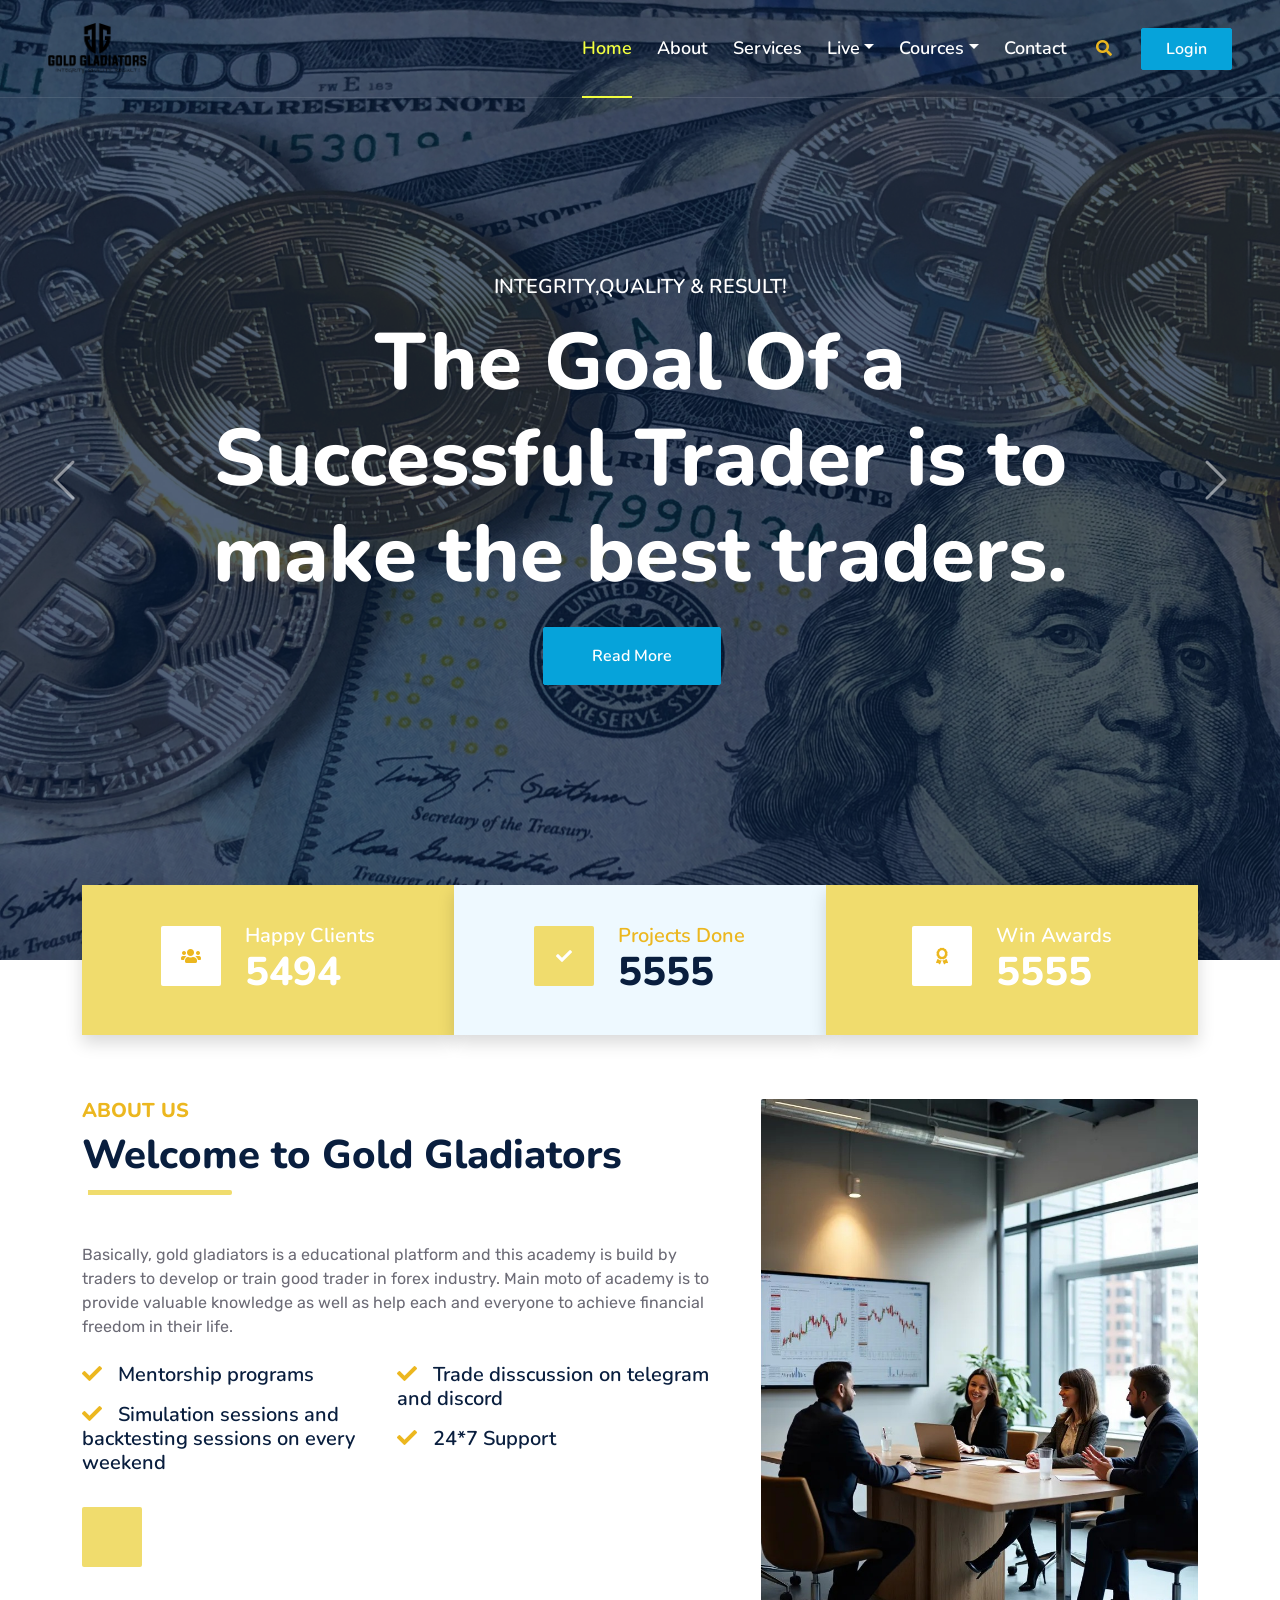
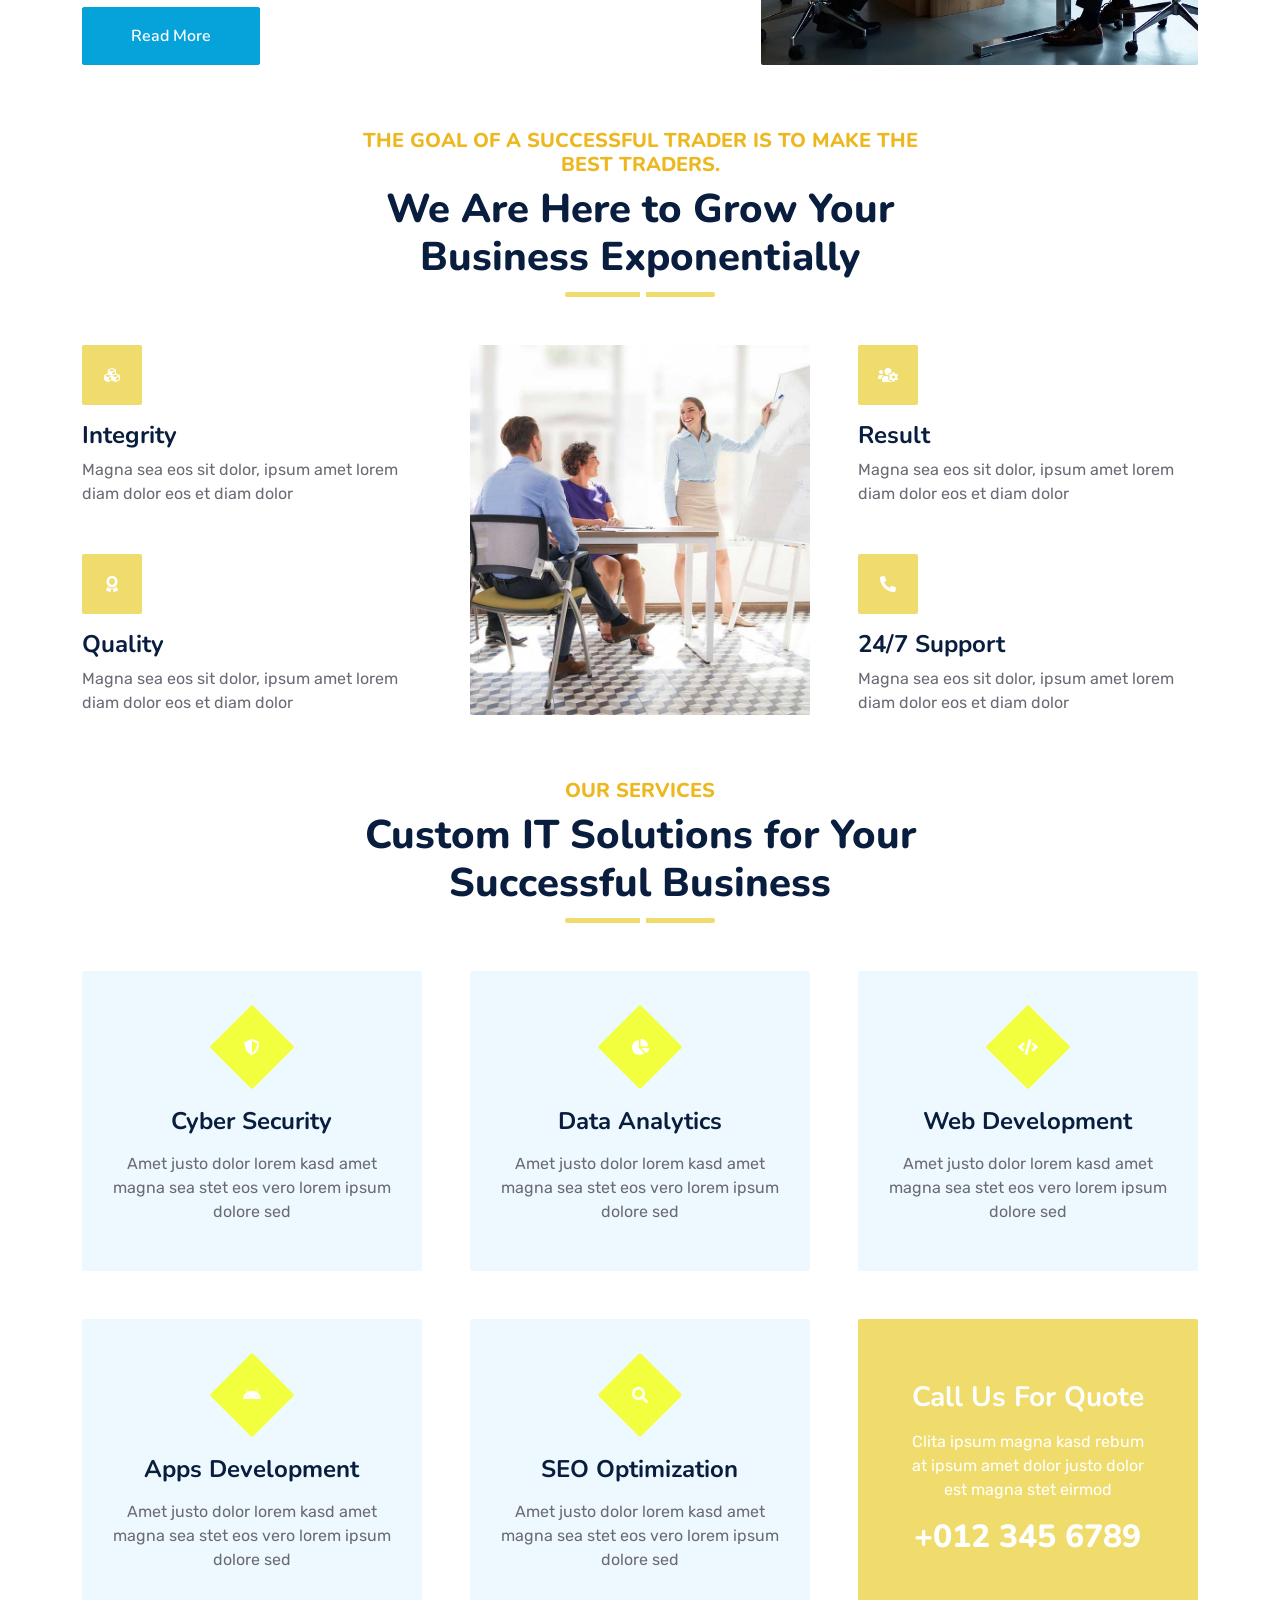
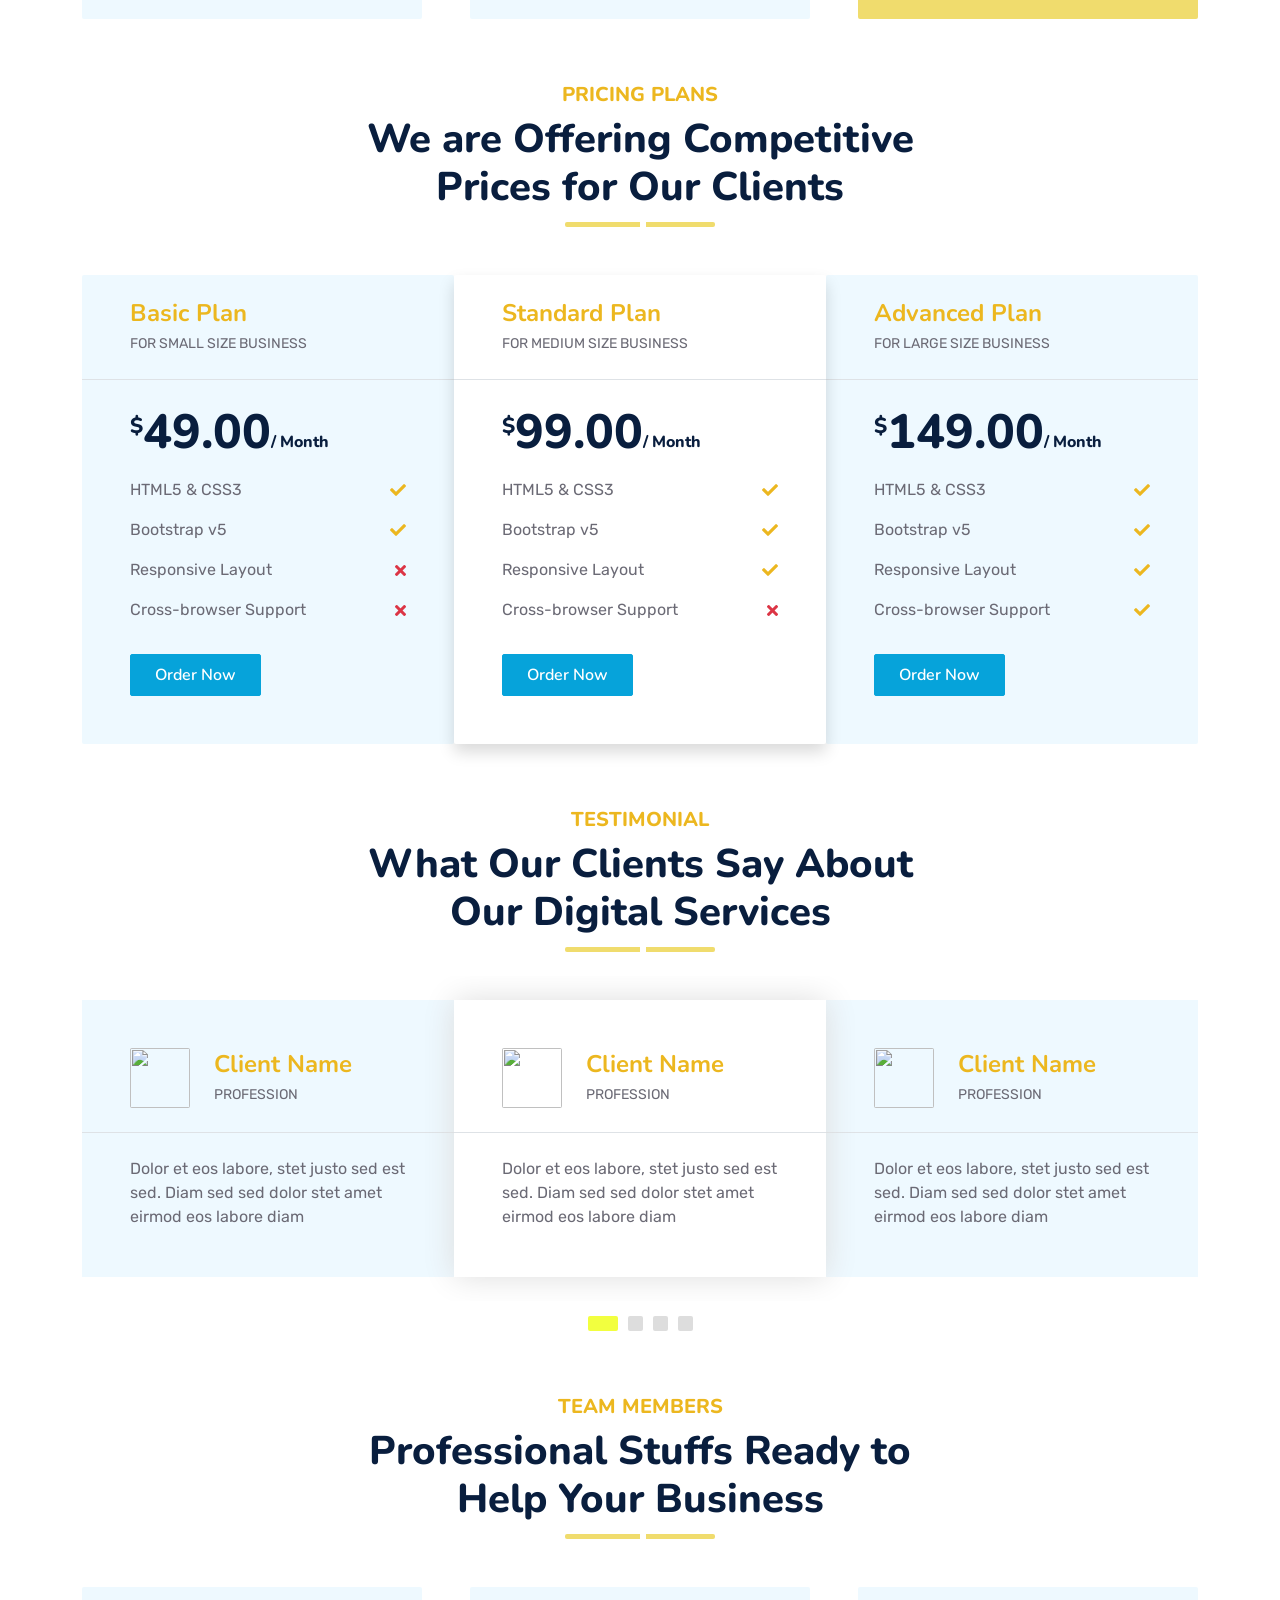
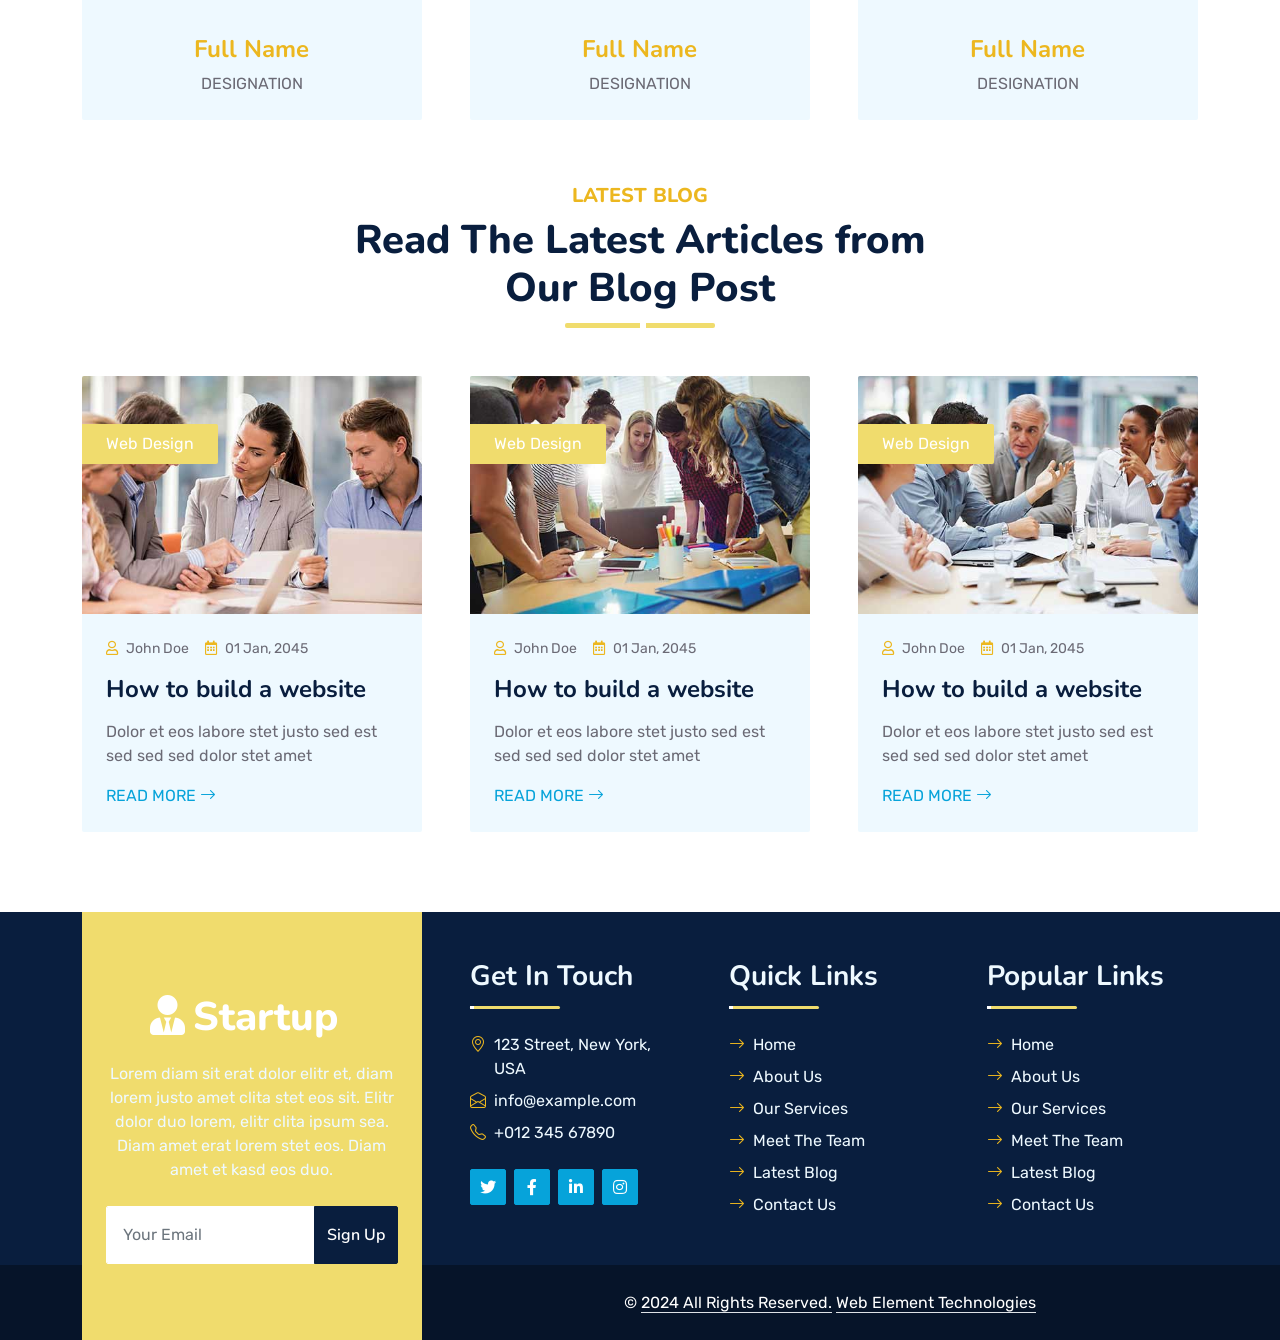
==== index.html @ cb043a67 "updated by admin" ====
<!DOCTYPE html>
<html lang="en">

<head>
    <meta charset="utf-8">
    <title>Gold Gladiators</title>

    <meta content="width=device-width, initial-scale=1.0" name="viewport">
    <meta content="Free HTML Templates" name="keywords">
    <meta content="Free HTML Templates" name="description">

    <!-- Favicon -->
    <link href="img/favicon.ico" rel="icon">

    <!-- Google Web Fonts -->
    <link rel="preconnect" href="https://fonts.googleapis.com">
    <link rel="preconnect" href="https://fonts.gstatic.com" crossorigin>
    <link href="https://fonts.googleapis.com/css2?family=Nunito:wght@400;600;700;800&family=Rubik:wght@400;500;600;700&display=swap" rel="stylesheet">

    <!-- Icon Font Stylesheet -->
    <link href="https://cdnjs.cloudflare.com/ajax/libs/font-awesome/5.10.0/css/all.min.css" rel="stylesheet">
    <link href="https://cdn.jsdelivr.net/npm/bootstrap-icons@1.4.1/font/bootstrap-icons.css" rel="stylesheet">

    <!-- Libraries Stylesheet -->
    <link href="lib/owlcarousel/assets/owl.carousel.min.css" rel="stylesheet">
    <link href="lib/animate/animate.min.css" rel="stylesheet">

    <!-- Customized Bootstrap Stylesheet -->
    <link href="css/bootstrap.min.css" rel="stylesheet">

    <!-- Template Stylesheet -->
    <link href="css/style.css" rel="stylesheet">
</head>

<body>
    <!-- Spinner Start -->
    <div id="spinner" class="show bg-white position-fixed translate-middle w-100 vh-100 top-50 start-50 d-flex align-items-center justify-content-center">
        <div class="spinner"></div>
    </div>
    <!-- Spinner End -->
    <!-- Navbar & Carousel Start -->
    <div class="container-fluid position-relative p-0">
        <nav class="navbar navbar-expand-lg navbar-dark px-5 py-3 py-lg-0">
            <a href="index.html" class="navbar-brand p-0">
                <img src="./img/gg logo FINAL.png" alt="" height="20%" width="20%">
            </a>
            <button class="navbar-toggler" type="button" data-bs-toggle="collapse" data-bs-target="#navbarCollapse">
                <span class="fa fa-bars"></span>
            </button>
            <div class="collapse navbar-collapse" id="navbarCollapse">
                <div class="navbar-nav ms-auto py-0">
                    <a href="index.html" class="nav-item nav-link active">Home</a>
                    <a href="about.html" class="nav-item nav-link">About</a>
                    <a href="service.html" class="nav-item nav-link">Services</a>
                    <div class="nav-item dropdown">
                        <a href="#" class="nav-link dropdown-toggle" data-bs-toggle="dropdown">Live</a>
                        <div class="dropdown-menu m-0">
                            <a href="blog.html" class="dropdown-item">Blog Grid</a>
                            <a href="detail.html" class="dropdown-item">Blog Detail</a>
                        </div>
                    </div>
                    <div class="nav-item dropdown">
                        <a href="#" class="nav-link dropdown-toggle" data-bs-toggle="dropdown">Cources</a>
                        <div class="dropdown-menu m-0">
                            <a href="price.html" class="dropdown-item">Foundation Program</a>
                            <a href="feature.html" class="dropdown-item">Elite Program</a>
                            <a href="team.html" class="dropdown-item">Exclusive Program	</a>

                        </div>
                    </div>
                    <a href="contact.html" class="nav-item nav-link">Contact</a>
                </div>
                <butaton type="button" class="btn text-primary ms-3" data-bs-toggle="modal" data-bs-target="#searchModal"><i class="fa fa-search"></i></butaton>
                <a href="https://htmlcodex.com/startup-company-website-template" class="btn btn-primary py-2 px-4 ms-3">Login</a>
            </div>
        </nav>

        <div id="header-carousel" class="carousel slide carousel-fade" data-bs-ride="carousel">
            <div class="carousel-inner">
                <div class="carousel-item active">
                    <img class="w-100" src="./img/pexels-davidmcbee-730547.jpg" alt="Image">
                    <div class="carousel-caption d-flex flex-column align-items-center justify-content-center">
                        <div class="p-3" style="max-width: 900px;">
                            <h5 class="text-white text-uppercase mb-3 animated slideInDown">INTEGRITY,QUALITY & RESULT!</h5>
                            <h1 class="display-1 text-white mb-md-4 animated zoomIn">The Goal Of a Successful Trader is to make the best traders.</h1>
                            <a href="about.html" class="btn btn-primary py-md-3 px-md-5 me-3 animated slideInLeft">Read More</a>
                            <!-- <a href="" class="btn btn-outline-light py-md-3 px-md-5 animated slideInRight">Contact Us</a> -->
                        </div>
                    </div>
                </div>
                <div class="carousel-item">
                    <img class="w-100" src="img/carousel-2.jpg" alt="Image">
                    <div class="carousel-caption d-flex flex-column align-items-center justify-content-center">
                        <div class="p-3" style="max-width: 900px;">
                            <h5 class="text-white text-uppercase mb-3 animated slideInDown">Integrity,Quality & Result!</h5>
                            <h1 class="display-1 text-white mb-md-4 animated zoomIn">The Goal of a Successful Trader is to make the best traders.</h1>
                            <a href="about.html" class="btn btn-primary py-md-3 px-md-5 me-3 animated slideInLeft">Read More</a>
                            <!-- <a href="" class="btn btn-outline-light py-md-3 px-md-5 animated slideInRight">Contact Us</a> -->
                        </div>
                    </div>
                </div>
            </div>
            <button class="carousel-control-prev" type="button" data-bs-target="#header-carousel"
                data-bs-slide="prev">
                <span class="carousel-control-prev-icon" aria-hidden="true"></span>
                <span class="visually-hidden">Previous</span>
            </button>
            <button class="carousel-control-next" type="button" data-bs-target="#header-carousel"
                data-bs-slide="next">
                <span class="carousel-control-next-icon" aria-hidden="true"></span>
                <span class="visually-hidden">Next</span>
            </button>
        </div>
    </div>
    <!-- Navbar & Carousel End -->


    <!-- Full Screen Search Start -->
    <div class="modal fade" id="searchModal" tabindex="-1">
        <div class="modal-dialog modal-fullscreen">
            <div class="modal-content" style="background: rgba(45, 189, 191, 0.7);">
                <div class="modal-header border-0">
                    <button type="button" class="btn bg-white btn-close" data-bs-dismiss="modal" aria-label="Close"></button>
                </div>
                <div class="modal-body d-flex align-items-center justify-content-center">
                    <div class="input-group" style="max-width: 600px;">
                        <input type="text" class="form-control bg-transparent border-primary p-3" placeholder="Type search keyword">
                        <button class="btn btn-primary px-4"><i class="bi bi-search"></i></button>
                    </div>
                </div>
            </div>
        </div>
    </div>
    <!-- Full Screen Search End -->


    <!-- Facts Start -->
    <div class="container-fluid facts py-5 pt-lg-0">
        <div class="container py-5 pt-lg-0">
            <div class="row gx-0">
                <div class="col-lg-4 wow zoomIn" data-wow-delay="0.1s">
                    <div class="bg-primary shadow d-flex align-items-center justify-content-center p-4" style="height: 150px;">
                        <div class="bg-white d-flex align-items-center justify-content-center rounded mb-2" style="width: 60px; height: 60px;">
                            <i class="fa fa-users text-primary"></i>
                        </div>
                        <div class="ps-4">
                            <h5 class="text-white mb-0">Happy Clients</h5>
                            <h1 class="text-white mb-0" data-toggle="counter-up">12345</h1>
                        </div>
                    </div>
                </div>
                <div class="col-lg-4 wow zoomIn" data-wow-delay="0.3s">
                    <div class="bg-light shadow d-flex align-items-center justify-content-center p-4" style="height: 150px;">
                        <div class="bg-primary d-flex align-items-center justify-content-center rounded mb-2" style="width: 60px; height: 60px;">
                            <i class="fa fa-check text-white"></i>
                        </div>
                        <div class="ps-4">
                            <h5 class="text-primary mb-0">Projects Done</h5>
                            <h1 class="mb-0" data-toggle="counter-up">12345</h1>
                        </div>
                    </div>
                </div>
                <div class="col-lg-4 wow zoomIn" data-wow-delay="0.6s">
                    <div class="bg-primary shadow d-flex align-items-center justify-content-center p-4" style="height: 150px;">
                        <div class="bg-white d-flex align-items-center justify-content-center rounded mb-2" style="width: 60px; height: 60px;">
                            <i class="fa fa-award text-primary"></i>
                        </div>
                        <div class="ps-4">
                            <h5 class="text-white mb-0">Win Awards</h5>
                            <h1 class="text-white mb-0" data-toggle="counter-up">12345</h1>
                        </div>
                    </div>
                </div>
            </div>
        </div>
    </div>
    <!-- Facts Start -->


    <!-- About Start -->
    <div class="container-fluid py-5 wow fadeInUp" data-wow-delay="0.1s">
        <div class="container py-5">
            <div class="row g-5">
                <div class="col-lg-7">
                    <div class="section-title position-relative pb-3 mb-5">
                        <h5 class="fw-bold text-primary text-uppercase">About Us</h5>
                        <h1 class="mb-0">Welcome to Gold Gladiators</h1>
                    </div>
                    <p class="mb-4">Basically, gold gladiators is a educational platform and this academy is build by traders to develop or train good trader in forex industry. Main moto of academy is to provide valuable knowledge as well as help each and everyone to achieve financial freedom in their life.</p>
                    <div class="row g-0 mb-3">
                        <div class="col-sm-6 wow zoomIn" data-wow-delay="0.2s">
                            <h5 class="mb-3"><i class="fa fa-check text-primary me-3"></i>Mentorship programs</h5>
                            <h5 class="mb-3"><i class="fa fa-check text-primary me-3"></i>Simulation sessions and backtesting sessions on every weekend</h5>
                        </div>
                        <div class="col-sm-6 wow zoomIn" data-wow-delay="0.4s">
                            <h5 class="mb-3"><i class="fa fa-check text-primary me-3"></i>Trade disscussion on telegram and discord</h5>
                            <h5 class="mb-3"><i class="fa fa-check text-primary me-3"></i>24*7 Support</h5>
                        </div>
                    </div>
                    <div class="d-flex align-items-center mb-4 wow fadeIn" data-wow-delay="0.6s">
                        <div class="bg-primary d-flex align-items-center justify-content-center rounded" style="width: 60px; height: 60px;">
                            <!-- <i class="fa fa-phone-alt text-white"></i> -->
                        </div>
                        
                    </div>
                    <a href="about.html" class="btn btn-primary py-3 px-5 mt-3 wow zoomIn" data-wow-delay="0.9s">Read More</a>
                </div>
                <div class="col-lg-5" style="min-height: 500px;">
                    <div class="position-relative h-100">
                        <img class="position-absolute w-100 h-100 rounded wow zoomIn" data-wow-delay="0.9s" src="./img/about-img.jpeg.jpg" style="object-fit: cover;">
                    </div>
                </div>
            </div>
        </div>
    </div>
    <!-- About End -->


    <!-- Features Start -->
    <div class="container-fluid py-5 wow fadeInUp" data-wow-delay="0.1s">
        <div class="container py-5">
            <div class="section-title text-center position-relative pb-3 mb-5 mx-auto" style="max-width: 600px;">
                <h5 class="fw-bold text-primary text-uppercase">The Goal of a Successful Trader is to make the
                    best traders.</h5>
                <h1 class="mb-0">We Are Here to Grow Your Business Exponentially</h1>
            </div>
            <div class="row g-5">
                <div class="col-lg-4">
                    <div class="row g-5">
                        <div class="col-12 wow zoomIn" data-wow-delay="0.2s">
                            <div class="bg-primary rounded d-flex align-items-center justify-content-center mb-3" style="width: 60px; height: 60px;">
                                <i class="fa fa-cubes text-white"></i>
                            </div>
                            <h4>Integrity</h4>
                            <p class="mb-0">Magna sea eos sit dolor, ipsum amet lorem diam dolor eos et diam dolor</p>
                        </div>
                        <div class="col-12 wow zoomIn" data-wow-delay="0.6s">
                            <div class="bg-primary rounded d-flex align-items-center justify-content-center mb-3" style="width: 60px; height: 60px;">
                                <i class="fa fa-award text-white"></i>
                            </div>
                            <h4>Quality</h4>
                            <p class="mb-0">Magna sea eos sit dolor, ipsum amet lorem diam dolor eos et diam dolor</p>
                        </div>
                    </div>
                </div>
                <div class="col-lg-4  wow zoomIn" data-wow-delay="0.9s" style="min-height: 350px;">
                    <div class="position-relative h-100">
                        <img class="position-absolute w-100 h-100 rounded wow zoomIn" data-wow-delay="0.1s" src="img/feature.jpg" style="object-fit: cover;">
                    </div>
                </div>
                <div class="col-lg-4">
                    <div class="row g-5">
                        <div class="col-12 wow zoomIn" data-wow-delay="0.4s">
                            <div class="bg-primary rounded d-flex align-items-center justify-content-center mb-3" style="width: 60px; height: 60px;">
                                <i class="fa fa-users-cog text-white"></i>
                            </div>
                            <h4>Result</h4>
                            <p class="mb-0">Magna sea eos sit dolor, ipsum amet lorem diam dolor eos et diam dolor</p>
                        </div>
                        <div class="col-12 wow zoomIn" data-wow-delay="0.8s">
                            <div class="bg-primary rounded d-flex align-items-center justify-content-center mb-3" style="width: 60px; height: 60px;">
                                <i class="fa fa-phone-alt text-white"></i>
                            </div>
                            <h4>24/7 Support</h4>
                            <p class="mb-0">Magna sea eos sit dolor, ipsum amet lorem diam dolor eos et diam dolor</p>
                        </div>
                    </div>
                </div>
            </div>
        </div>
    </div>
    <!-- Features Start -->


    <!-- Service Start -->
    <div class="container-fluid py-5 wow fadeInUp" data-wow-delay="0.1s">
        <div class="container py-5">
            <div class="section-title text-center position-relative pb-3 mb-5 mx-auto" style="max-width: 600px;">
                <h5 class="fw-bold text-primary text-uppercase">Our Services</h5>
                <h1 class="mb-0">Custom IT Solutions for Your Successful Business</h1>
            </div>
            <div class="row g-5">
                <div class="col-lg-4 col-md-6 wow zoomIn" data-wow-delay="0.3s">
                    <div class="service-item bg-light rounded d-flex flex-column align-items-center justify-content-center text-center">
                        <div class="service-icon">
                            <i class="fa fa-shield-alt text-white"></i>
                        </div>
                        <h4 class="mb-3">Cyber Security</h4>
                        <p class="m-0">Amet justo dolor lorem kasd amet magna sea stet eos vero lorem ipsum dolore sed</p>
                        <a class="btn btn-lg btn-primary rounded" href="">
                            <i class="bi bi-arrow-right"></i>
                        </a>
                    </div>
                </div>
                <div class="col-lg-4 col-md-6 wow zoomIn" data-wow-delay="0.6s">
                    <div class="service-item bg-light rounded d-flex flex-column align-items-center justify-content-center text-center">
                        <div class="service-icon">
                            <i class="fa fa-chart-pie text-white"></i>
                        </div>
                        <h4 class="mb-3">Data Analytics</h4>
                        <p class="m-0">Amet justo dolor lorem kasd amet magna sea stet eos vero lorem ipsum dolore sed</p>
                        <a class="btn btn-lg btn-primary rounded" href="">
                            <i class="bi bi-arrow-right"></i>
                        </a>
                    </div>
                </div>
                <div class="col-lg-4 col-md-6 wow zoomIn" data-wow-delay="0.9s">
                    <div class="service-item bg-light rounded d-flex flex-column align-items-center justify-content-center text-center">
                        <div class="service-icon">
                            <i class="fa fa-code text-white"></i>
                        </div>
                        <h4 class="mb-3">Web Development</h4>
                        <p class="m-0">Amet justo dolor lorem kasd amet magna sea stet eos vero lorem ipsum dolore sed</p>
                        <a class="btn btn-lg btn-primary rounded" href="">
                            <i class="bi bi-arrow-right"></i>
                        </a>
                    </div>
                </div>
                <div class="col-lg-4 col-md-6 wow zoomIn" data-wow-delay="0.3s">
                    <div class="service-item bg-light rounded d-flex flex-column align-items-center justify-content-center text-center">
                        <div class="service-icon">
                            <i class="fab fa-android text-white"></i>
                        </div>
                        <h4 class="mb-3">Apps Development</h4>
                        <p class="m-0">Amet justo dolor lorem kasd amet magna sea stet eos vero lorem ipsum dolore sed</p>
                        <a class="btn btn-lg btn-primary rounded" href="">
                            <i class="bi bi-arrow-right"></i>
                        </a>
                    </div>
                </div>
                <div class="col-lg-4 col-md-6 wow zoomIn" data-wow-delay="0.6s">
                    <div class="service-item bg-light rounded d-flex flex-column align-items-center justify-content-center text-center">
                        <div class="service-icon">
                            <i class="fa fa-search text-white"></i>
                        </div>
                        <h4 class="mb-3">SEO Optimization</h4>
                        <p class="m-0">Amet justo dolor lorem kasd amet magna sea stet eos vero lorem ipsum dolore sed</p>
                        <a class="btn btn-lg btn-primary rounded" href="">
                            <i class="bi bi-arrow-right"></i>
                        </a>
                    </div>
                </div>
                <div class="col-lg-4 col-md-6 wow zoomIn" data-wow-delay="0.9s">
                    <div class="position-relative bg-primary rounded h-100 d-flex flex-column align-items-center justify-content-center text-center p-5">
                        <h3 class="text-white mb-3">Call Us For Quote</h3>
                        <p class="text-white mb-3">Clita ipsum magna kasd rebum at ipsum amet dolor justo dolor est magna stet eirmod</p>
                        <h2 class="text-white mb-0">+012 345 6789</h2>
                    </div>
                </div>
            </div>
        </div>
    </div>
    <!-- Service End -->


    <!-- Pricing Plan Start -->
    <div class="container-fluid py-5 wow fadeInUp" data-wow-delay="0.1s">
        <div class="container py-5">
            <div class="section-title text-center position-relative pb-3 mb-5 mx-auto" style="max-width: 600px;">
                <h5 class="fw-bold text-primary text-uppercase">Pricing Plans</h5>
                <h1 class="mb-0">We are Offering Competitive Prices for Our Clients</h1>
            </div>
            <div class="row g-0">
                <div class="col-lg-4 wow slideInUp" data-wow-delay="0.6s">
                    <div class="bg-light rounded">
                        <div class="border-bottom py-4 px-5 mb-4">
                            <h4 class="text-primary mb-1">Basic Plan</h4>
                            <small class="text-uppercase">For Small Size Business</small>
                        </div>
                        <div class="p-5 pt-0">
                            <h1 class="display-5 mb-3">
                                <small class="align-top" style="font-size: 22px; line-height: 45px;">$</small>49.00<small
                                    class="align-bottom" style="font-size: 16px; line-height: 40px;">/ Month</small>
                            </h1>
                            <div class="d-flex justify-content-between mb-3"><span>HTML5 & CSS3</span><i class="fa fa-check text-primary pt-1"></i></div>
                            <div class="d-flex justify-content-between mb-3"><span>Bootstrap v5</span><i class="fa fa-check text-primary pt-1"></i></div>
                            <div class="d-flex justify-content-between mb-3"><span>Responsive Layout</span><i class="fa fa-times text-danger pt-1"></i></div>
                            <div class="d-flex justify-content-between mb-2"><span>Cross-browser Support</span><i class="fa fa-times text-danger pt-1"></i></div>
                            <a href="" class="btn btn-primary py-2 px-4 mt-4">Order Now</a>
                        </div>
                    </div>
                </div>
                <div class="col-lg-4 wow slideInUp" data-wow-delay="0.3s">
                    <div class="bg-white rounded shadow position-relative" style="z-index: 1;">
                        <div class="border-bottom py-4 px-5 mb-4">
                            <h4 class="text-primary mb-1">Standard Plan</h4>
                            <small class="text-uppercase">For Medium Size Business</small>
                        </div>
                        <div class="p-5 pt-0">
                            <h1 class="display-5 mb-3">
                                <small class="align-top" style="font-size: 22px; line-height: 45px;">$</small>99.00<small
                                    class="align-bottom" style="font-size: 16px; line-height: 40px;">/ Month</small>
                            </h1>
                            <div class="d-flex justify-content-between mb-3"><span>HTML5 & CSS3</span><i class="fa fa-check text-primary pt-1"></i></div>
                            <div class="d-flex justify-content-between mb-3"><span>Bootstrap v5</span><i class="fa fa-check text-primary pt-1"></i></div>
                            <div class="d-flex justify-content-between mb-3"><span>Responsive Layout</span><i class="fa fa-check text-primary pt-1"></i></div>
                            <div class="d-flex justify-content-between mb-2"><span>Cross-browser Support</span><i class="fa fa-times text-danger pt-1"></i></div>
                            <a href="" class="btn btn-primary py-2 px-4 mt-4">Order Now</a>
                        </div>
                    </div>
                </div>
                <div class="col-lg-4 wow slideInUp" data-wow-delay="0.9s">
                    <div class="bg-light rounded">
                        <div class="border-bottom py-4 px-5 mb-4">
                            <h4 class="text-primary mb-1">Advanced Plan</h4>
                            <small class="text-uppercase">For Large Size Business</small>
                        </div>
                        <div class="p-5 pt-0">
                            <h1 class="display-5 mb-3">
                                <small class="align-top" style="font-size: 22px; line-height: 45px;">$</small>149.00<small
                                    class="align-bottom" style="font-size: 16px; line-height: 40px;">/ Month</small>
                            </h1>
                            <div class="d-flex justify-content-between mb-3"><span>HTML5 & CSS3</span><i class="fa fa-check text-primary pt-1"></i></div>
                            <div class="d-flex justify-content-between mb-3"><span>Bootstrap v5</span><i class="fa fa-check text-primary pt-1"></i></div>
                            <div class="d-flex justify-content-between mb-3"><span>Responsive Layout</span><i class="fa fa-check text-primary pt-1"></i></div>
                            <div class="d-flex justify-content-between mb-2"><span>Cross-browser Support</span><i class="fa fa-check text-primary pt-1"></i></div>
                            <a href="" class="btn btn-primary py-2 px-4 mt-4">Order Now</a>
                        </div>
                    </div>
                </div>
            </div>
        </div>
    </div>
    <!-- Pricing Plan End -->
    <!-- Testimonial Start -->
    <div class="container-fluid py-5 wow fadeInUp" data-wow-delay="0.1s">
        <div class="container py-5">
            <div class="section-title text-center position-relative pb-3 mb-4 mx-auto" style="max-width: 600px;">
                <h5 class="fw-bold text-primary text-uppercase">Testimonial</h5>
                <h1 class="mb-0">What Our Clients Say About Our Digital Services</h1>
            </div>
            <div class="owl-carousel testimonial-carousel wow fadeInUp" data-wow-delay="0.6s">
                <div class="testimonial-item bg-light my-4">
                    <div class="d-flex align-items-center border-bottom pt-5 pb-4 px-5">
                        <img class="img-fluid rounded" src="img/testimonial-1.jpg" style="width: 60px; height: 60px;" >
                        <div class="ps-4">
                            <h4 class="text-primary mb-1">Client Name</h4>
                            <small class="text-uppercase">Profession</small>
                        </div>
                    </div>
                    <div class="pt-4 pb-5 px-5">
                        Dolor et eos labore, stet justo sed est sed. Diam sed sed dolor stet amet eirmod eos labore diam
                    </div>
                </div>
                <div class="testimonial-item bg-light my-4">
                    <div class="d-flex align-items-center border-bottom pt-5 pb-4 px-5">
                        <img class="img-fluid rounded" src="img/testimonial-2.jpg" style="width: 60px; height: 60px;" >
                        <div class="ps-4">
                            <h4 class="text-primary mb-1">Client Name</h4>
                            <small class="text-uppercase">Profession</small>
                        </div>
                    </div>
                    <div class="pt-4 pb-5 px-5">
                        Dolor et eos labore, stet justo sed est sed. Diam sed sed dolor stet amet eirmod eos labore diam
                    </div>
                </div>
                <div class="testimonial-item bg-light my-4">
                    <div class="d-flex align-items-center border-bottom pt-5 pb-4 px-5">
                        <img class="img-fluid rounded" src="img/testimonial-3.jpg" style="width: 60px; height: 60px;" >
                        <div class="ps-4">
                            <h4 class="text-primary mb-1">Client Name</h4>
                            <small class="text-uppercase">Profession</small>
                        </div>
                    </div>
                    <div class="pt-4 pb-5 px-5">
                        Dolor et eos labore, stet justo sed est sed. Diam sed sed dolor stet amet eirmod eos labore diam
                    </div>
                </div>
                <div class="testimonial-item bg-light my-4">
                    <div class="d-flex align-items-center border-bottom pt-5 pb-4 px-5">
                        <img class="img-fluid rounded" src="img/testimonial-4.jpg" style="width: 60px; height: 60px;" >
                        <div class="ps-4">
                            <h4 class="text-primary mb-1">Client Name</h4>
                            <small class="text-uppercase">Profession</small>
                        </div>
                    </div>
                    <div class="pt-4 pb-5 px-5">
                        Dolor et eos labore, stet justo sed est sed. Diam sed sed dolor stet amet eirmod eos labore diam
                    </div>
                </div>
            </div>
        </div>
    </div>
    <!-- Testimonial End -->


    <!-- Team Start -->
    <div class="container-fluid py-5 wow fadeInUp" data-wow-delay="0.1s">
        <div class="container py-5">
            <div class="section-title text-center position-relative pb-3 mb-5 mx-auto" style="max-width: 600px;">
                <h5 class="fw-bold text-primary text-uppercase">Team Members</h5>
                <h1 class="mb-0">Professional Stuffs Ready to Help Your Business</h1>
            </div>
            <div class="row g-5">
                <div class="col-lg-4 wow slideInUp" data-wow-delay="0.3s">
                    <div class="team-item bg-light rounded overflow-hidden">
                        <div class="team-img position-relative overflow-hidden">
                            <img class="img-fluid w-100" src="img/team-1.jpg" alt="">
                            <div class="team-social">
                                <a class="btn btn-lg btn-primary btn-lg-square rounded" href=""><i class="fab fa-twitter fw-normal"></i></a>
                                <a class="btn btn-lg btn-primary btn-lg-square rounded" href=""><i class="fab fa-facebook-f fw-normal"></i></a>
                                <a class="btn btn-lg btn-primary btn-lg-square rounded" href=""><i class="fab fa-instagram fw-normal"></i></a>
                                <a class="btn btn-lg btn-primary btn-lg-square rounded" href=""><i class="fab fa-linkedin-in fw-normal"></i></a>
                            </div>
                        </div>
                        <div class="text-center py-4">
                            <h4 class="text-primary">Full Name</h4>
                            <p class="text-uppercase m-0">Designation</p>
                        </div>
                    </div>
                </div>
                <div class="col-lg-4 wow slideInUp" data-wow-delay="0.6s">
                    <div class="team-item bg-light rounded overflow-hidden">
                        <div class="team-img position-relative overflow-hidden">
                            <img class="img-fluid w-100" src="img/team-2.jpg" alt="">
                            <div class="team-social">
                                <a class="btn btn-lg btn-primary btn-lg-square rounded" href=""><i class="fab fa-twitter fw-normal"></i></a>
                                <a class="btn btn-lg btn-primary btn-lg-square rounded" href=""><i class="fab fa-facebook-f fw-normal"></i></a>
                                <a class="btn btn-lg btn-primary btn-lg-square rounded" href=""><i class="fab fa-instagram fw-normal"></i></a>
                                <a class="btn btn-lg btn-primary btn-lg-square rounded" href=""><i class="fab fa-linkedin-in fw-normal"></i></a>
                            </div>
                        </div>
                        <div class="text-center py-4">
                            <h4 class="text-primary">Full Name</h4>
                            <p class="text-uppercase m-0">Designation</p>
                        </div>
                    </div>
                </div>
                <div class="col-lg-4 wow slideInUp" data-wow-delay="0.9s">
                    <div class="team-item bg-light rounded overflow-hidden">
                        <div class="team-img position-relative overflow-hidden">
                            <img class="img-fluid w-100" src="img/team-3.jpg" alt="">
                            <div class="team-social">
                                <a class="btn btn-lg btn-primary btn-lg-square rounded" href=""><i class="fab fa-twitter fw-normal"></i></a>
                                <a class="btn btn-lg btn-primary btn-lg-square rounded" href=""><i class="fab fa-facebook-f fw-normal"></i></a>
                                <a class="btn btn-lg btn-primary btn-lg-square rounded" href=""><i class="fab fa-instagram fw-normal"></i></a>
                                <a class="btn btn-lg btn-primary btn-lg-square rounded" href=""><i class="fab fa-linkedin-in fw-normal"></i></a>
                            </div>
                        </div>
                        <div class="text-center py-4">
                            <h4 class="text-primary">Full Name</h4>
                            <p class="text-uppercase m-0">Designation</p>
                        </div>
                    </div>
                </div>
            </div>
        </div>
    </div>
    <!-- Team End -->


    <!-- Blog Start -->
    <div class="container-fluid py-5 wow fadeInUp" data-wow-delay="0.1s">
        <div class="container py-5">
            <div class="section-title text-center position-relative pb-3 mb-5 mx-auto" style="max-width: 600px;">
                <h5 class="fw-bold text-primary text-uppercase">Latest Blog</h5>
                <h1 class="mb-0">Read The Latest Articles from Our Blog Post</h1>
            </div>
            <div class="row g-5">
                <div class="col-lg-4 wow slideInUp" data-wow-delay="0.3s">
                    <div class="blog-item bg-light rounded overflow-hidden">
                        <div class="blog-img position-relative overflow-hidden">
                            <img class="img-fluid" src="img/blog-1.jpg" alt="">
                            <a class="position-absolute top-0 start-0 bg-primary text-white rounded-end mt-5 py-2 px-4" href="">Web Design</a>
                        </div>
                        <div class="p-4">
                            <div class="d-flex mb-3">
                                <small class="me-3"><i class="far fa-user text-primary me-2"></i>John Doe</small>
                                <small><i class="far fa-calendar-alt text-primary me-2"></i>01 Jan, 2045</small>
                            </div>
                            <h4 class="mb-3">How to build a website</h4>
                            <p>Dolor et eos labore stet justo sed est sed sed sed dolor stet amet</p>
                            <a class="text-uppercase" href="">Read More <i class="bi bi-arrow-right"></i></a>
                        </div>
                    </div>
                </div>
                <div class="col-lg-4 wow slideInUp" data-wow-delay="0.6s">
                    <div class="blog-item bg-light rounded overflow-hidden">
                        <div class="blog-img position-relative overflow-hidden">
                            <img class="img-fluid" src="img/blog-2.jpg" alt="">
                            <a class="position-absolute top-0 start-0 bg-primary text-white rounded-end mt-5 py-2 px-4" href="">Web Design</a>
                        </div>
                        <div class="p-4">
                            <div class="d-flex mb-3">
                                <small class="me-3"><i class="far fa-user text-primary me-2"></i>John Doe</small>
                                <small><i class="far fa-calendar-alt text-primary me-2"></i>01 Jan, 2045</small>
                            </div>
                            <h4 class="mb-3">How to build a website</h4>
                            <p>Dolor et eos labore stet justo sed est sed sed sed dolor stet amet</p>
                            <a class="text-uppercase" href="">Read More <i class="bi bi-arrow-right"></i></a>
                        </div>
                    </div>
                </div>
                <div class="col-lg-4 wow slideInUp" data-wow-delay="0.9s">
                    <div class="blog-item bg-light rounded overflow-hidden">
                        <div class="blog-img position-relative overflow-hidden">
                            <img class="img-fluid" src="img/blog-3.jpg" alt="">
                            <a class="position-absolute top-0 start-0 bg-primary text-white rounded-end mt-5 py-2 px-4" href="">Web Design</a>
                        </div>
                        <div class="p-4">
                            <div class="d-flex mb-3">
                                <small class="me-3"><i class="far fa-user text-primary me-2"></i>John Doe</small>
                                <small><i class="far fa-calendar-alt text-primary me-2"></i>01 Jan, 2045</small>
                            </div>
                            <h4 class="mb-3">How to build a website</h4>
                            <p>Dolor et eos labore stet justo sed est sed sed sed dolor stet amet</p>
                            <a class="text-uppercase" href="">Read More <i class="bi bi-arrow-right"></i></a>
                        </div>
                    </div>
                </div>
            </div>
        </div>
    </div>
    <!-- Blog Start -->
    <!-- Footer Start -->
    <div class="container-fluid bg-dark text-light mt-5 wow fadeInUp" data-wow-delay="0.1s">
        <div class="container">
            <div class="row gx-5">
                <div class="col-lg-4 col-md-6 footer-about">
                    <div class="d-flex flex-column align-items-center justify-content-center text-center h-100 bg-primary p-4">
                        <a href="index.html" class="navbar-brand">
                            <h1 class="m-0 text-white"><i class="fa fa-user-tie me-2"></i>Startup</h1>
                        </a>
                        <p class="mt-3 mb-4">Lorem diam sit erat dolor elitr et, diam lorem justo amet clita stet eos sit. Elitr dolor duo lorem, elitr clita ipsum sea. Diam amet erat lorem stet eos. Diam amet et kasd eos duo.</p>
                        <form action="">
                            <div class="input-group">
                                <input type="text" class="form-control border-white p-3" placeholder="Your Email">
                                <button class="btn btn-dark">Sign Up</button>
                            </div>
                        </form>
                    </div>
                </div>
                <div class="col-lg-8 col-md-6">
                    <div class="row gx-5">
                        <div class="col-lg-4 col-md-12 pt-5 mb-5">
                            <div class="section-title section-title-sm position-relative pb-3 mb-4">
                                <h3 class="text-light mb-0">Get In Touch</h3>
                            </div>
                            <div class="d-flex mb-2">
                                <i class="bi bi-geo-alt text-primary me-2"></i>
                                <p class="mb-0">123 Street, New York, USA</p>
                            </div>
                            <div class="d-flex mb-2">
                                <i class="bi bi-envelope-open text-primary me-2"></i>
                                <p class="mb-0">info@example.com</p>
                            </div>
                            <div class="d-flex mb-2">
                                <i class="bi bi-telephone text-primary me-2"></i>
                                <p class="mb-0">+012 345 67890</p>
                            </div>
                            <div class="d-flex mt-4">
                                <a class="btn btn-primary btn-square me-2" href="#"><i class="fab fa-twitter fw-normal"></i></a>
                                <a class="btn btn-primary btn-square me-2" href="#"><i class="fab fa-facebook-f fw-normal"></i></a>
                                <a class="btn btn-primary btn-square me-2" href="#"><i class="fab fa-linkedin-in fw-normal"></i></a>
                                <a class="btn btn-primary btn-square" href="#"><i class="fab fa-instagram fw-normal"></i></a>
                            </div>
                        </div>
                        <div class="col-lg-4 col-md-12 pt-0 pt-lg-5 mb-5">
                            <div class="section-title section-title-sm position-relative pb-3 mb-4">
                                <h3 class="text-light mb-0">Quick Links</h3>
                            </div>
                            <div class="link-animated d-flex flex-column justify-content-start">
                                <a class="text-light mb-2" href="#"><i class="bi bi-arrow-right text-primary me-2"></i>Home</a>
                                <a class="text-light mb-2" href="#"><i class="bi bi-arrow-right text-primary me-2"></i>About Us</a>
                                <a class="text-light mb-2" href="#"><i class="bi bi-arrow-right text-primary me-2"></i>Our Services</a>
                                <a class="text-light mb-2" href="#"><i class="bi bi-arrow-right text-primary me-2"></i>Meet The Team</a>
                                <a class="text-light mb-2" href="#"><i class="bi bi-arrow-right text-primary me-2"></i>Latest Blog</a>
                                <a class="text-light" href="#"><i class="bi bi-arrow-right text-primary me-2"></i>Contact Us</a>
                            </div>
                        </div>
                        <div class="col-lg-4 col-md-12 pt-0 pt-lg-5 mb-5">
                            <div class="section-title section-title-sm position-relative pb-3 mb-4">
                                <h3 class="text-light mb-0">Popular Links</h3>
                            </div>
                            <div class="link-animated d-flex flex-column justify-content-start">
                                <a class="text-light mb-2" href="#"><i class="bi bi-arrow-right text-primary me-2"></i>Home</a>
                                <a class="text-light mb-2" href="#"><i class="bi bi-arrow-right text-primary me-2"></i>About Us</a>
                                <a class="text-light mb-2" href="#"><i class="bi bi-arrow-right text-primary me-2"></i>Our Services</a>
                                <a class="text-light mb-2" href="#"><i class="bi bi-arrow-right text-primary me-2"></i>Meet The Team</a>
                                <a class="text-light mb-2" href="#"><i class="bi bi-arrow-right text-primary me-2"></i>Latest Blog</a>
                                <a class="text-light" href="#"><i class="bi bi-arrow-right text-primary me-2"></i>Contact Us</a>
                            </div>
                        </div>
                    </div>
                </div>
            </div>
        </div>
    </div>
    <div class="container-fluid text-white" style="background: #061429;">
        <div class="container text-center">
            <div class="row justify-content-end">
                <div class="col-lg-8 col-md-6">
                    <div class="d-flex align-items-center justify-content-center" style="height: 75px;">
                        <p class="mb-0">&copy; <a class="text-white border-bottom" href="#">2024 All Rights Reserved.</a> <a class="text-white border-bottom">
									
						 <a class="text-white border-bottom" href="https://htmlcodex.com"> Web Element Technologies</a></p>
                    </div>
                </div>
            </div>
        </div>
    </div>
    <!-- Footer End -->


    <!-- Back to Top -->
    <a href="#" class="btn btn-lg btn-primary btn-lg-square rounded back-to-top"><i class="bi bi-arrow-up"></i></a>


    <!-- JavaScript Libraries -->
    <script src="https://code.jquery.com/jquery-3.4.1.min.js"></script>
    <script src="https://cdn.jsdelivr.net/npm/bootstrap@5.0.0/dist/js/bootstrap.bundle.min.js"></script>
    <script src="lib/wow/wow.min.js"></script>
    <script src="lib/easing/easing.min.js"></script>
    <script src="lib/waypoints/waypoints.min.js"></script>
    <script src="lib/counterup/counterup.min.js"></script>
    <script src="lib/owlcarousel/owl.carousel.min.js"></script>

    <!-- Template Javascript -->
    <script src="js/main.js"></script>
</body>

</html>
---- css/style.css ----
/********** Template CSS **********/
:root {
     --primary: #f2ff3f;
     --secondary: #34AD54;
    --light: #EEF9FF;
    --dark: #091E3E; 
}


/*** Spinner ***/
.spinner {
    width: 40px;
    height: 40px;
    background: var(--primary);
    margin: 100px auto;
    -webkit-animation: sk-rotateplane 1.2s infinite ease-in-out;
    animation: sk-rotateplane 1.2s infinite ease-in-out;
}

@-webkit-keyframes sk-rotateplane {
    0% {
        -webkit-transform: perspective(120px)
    }
    50% {
        -webkit-transform: perspective(120px) rotateY(180deg)
    }
    100% {
        -webkit-transform: perspective(120px) rotateY(180deg) rotateX(180deg)
    }
}

@keyframes sk-rotateplane {
    0% {
        transform: perspective(120px) rotateX(0deg) rotateY(0deg);
        -webkit-transform: perspective(120px) rotateX(0deg) rotateY(0deg)
    }
    50% {
        transform: perspective(120px) rotateX(-180.1deg) rotateY(0deg);
        -webkit-transform: perspective(120px) rotateX(-180.1deg) rotateY(0deg)
    }
    100% {
        transform: perspective(120px) rotateX(-180deg) rotateY(-179.9deg);
        -webkit-transform: perspective(120px) rotateX(-180deg) rotateY(-179.9deg);
    }
}

#spinner {
    opacity: 0;
    visibility: hidden;
    transition: opacity .5s ease-out, visibility 0s linear .5s;
    z-index: 99999;
}

#spinner.show {
    transition: opacity .5s ease-out, visibility 0s linear 0s;
    visibility: visible;
    opacity: 1;
}


/*** Heading ***/
h1,
h2,
.fw-bold {
    font-weight: 800 !important;
}

h3,
h4,
.fw-semi-bold {
    font-weight: 700 !important;
}

h5,
h6,
.fw-medium {
    font-weight: 600 !important;
}


/*** Button ***/
.btn {
    font-family: 'Nunito', sans-serif;
    font-weight: 600;
    transition: .5s;
}

.btn-primary,
.btn-secondary {
    color: #FFFFFF;
    box-shadow: inset 0 0 0 50px transparent;
}

.btn-primary:hover {
    box-shadow: inset 0 0 0 0 var(--primary);
}

.btn-secondary:hover {
    box-shadow: inset 0 0 0 0 var(--secondary);
}

.btn-square {
    width: 36px;
    height: 36px;
}

.btn-sm-square {
    width: 30px;
    height: 30px;
}

.btn-lg-square {
    width: 48px;
    height: 48px;
}

.btn-square,
.btn-sm-square,
.btn-lg-square {
    padding-left: 0;
    padding-right: 0;
    text-align: center;
}


/*** Navbar ***/
.navbar-dark .navbar-nav .nav-link {
    font-family: 'Nunito', sans-serif;
    position: relative;
    margin-left: 25px;
    padding: 35px 0;
    color: #FFFFFF;
    font-size: 18px;
    font-weight: 600;
    outline: none;
    transition: .5s;
}

.sticky-top.navbar-dark .navbar-nav .nav-link {
    padding: 20px 0;
    color: var(--dark);
}

.navbar-dark .navbar-nav .nav-link:hover,
.navbar-dark .navbar-nav .nav-link.active {
    color: var(--primary);
}

.navbar-dark .navbar-brand h1 {
    color: #FFFFFF;
}

.navbar-dark .navbar-toggler {
    color: var(--primary) !important;
    border-color: var(--primary) !important;
}

@media (max-width: 991.98px) {
    .sticky-top.navbar-dark {
        position: relative;
        background: #FFFFFF;
    }

    .navbar-dark .navbar-nav .nav-link,
    .navbar-dark .navbar-nav .nav-link.show,
    .sticky-top.navbar-dark .navbar-nav .nav-link {
        padding: 10px 0;
        color: var(--dark);
    }

    .navbar-dark .navbar-brand h1 {
        color: var(--primary);
    }
}

@media (min-width: 992px) {
    .navbar-dark {
        position: absolute;
        width: 100%;
        top: 0;
        left: 0;
        border-bottom: 1px solid rgba(256, 256, 256, .1);
        z-index: 999;
    }
    
    .sticky-top.navbar-dark {
        position: fixed;
        background: #FFFFFF;
    }

    .navbar-dark .navbar-nav .nav-link::before {
        position: absolute;
        content: "";
        width: 0;
        height: 2px;
        bottom: -1px;
        left: 50%;
        background: var(--primary);
        transition: .5s;
    }

    .navbar-dark .navbar-nav .nav-link:hover::before,
    .navbar-dark .navbar-nav .nav-link.active::before {
        width: 100%;
        left: 0;
    }

    .navbar-dark .navbar-nav .nav-link.nav-contact::before {
        display: none;
    }

    .sticky-top.navbar-dark .navbar-brand h1 {
        color: var(--primary);
    }
}


/*** Carousel ***/
.carousel-caption {
    top: 0;
    left: 0;
    right: 0;
    bottom: 0;
    background: rgba(9, 30, 62, .7);
    z-index: 1;
}

@media (max-width: 576px) {
    .carousel-caption h5 {
        font-size: 14px;
        font-weight: 500 !important;
    }

    .carousel-caption h1 {
        font-size: 30px;
        font-weight: 600 !important;
    }
}

.carousel-control-prev,
.carousel-control-next {
    width: 10%;
}

.carousel-control-prev-icon,
.carousel-control-next-icon {
    width: 3rem;
    height: 3rem;
}


/*** Section Title ***/
.section-title::before {
    position: absolute;
    content: "";
    width: 150px;
    height: 5px;
    left: 0;
    bottom: 0;
    background: #f0dc6d;
    border-radius: 2px;
}

.section-title.text-center::before {
    left: 50%;
    margin-left: -75px;
}

.section-title.section-title-sm::before {
    width: 90px;
    height: 3px;
}

.section-title::after {
    position: absolute;
    content: "";
    width: 6px;
    height: 5px;
    bottom: 0px;
    background: #FFFFFF;
    -webkit-animation: section-title-run 5s infinite linear;
    animation: section-title-run 5s infinite linear;
}

.section-title.section-title-sm::after {
    width: 4px;
    height: 3px;
}

.section-title.text-center::after {
    -webkit-animation: section-title-run-center 5s infinite linear;
    animation: section-title-run-center 5s infinite linear;
}

.section-title.section-title-sm::after {
    -webkit-animation: section-title-run-sm 5s infinite linear;
    animation: section-title-run-sm 5s infinite linear;
}

@-webkit-keyframes section-title-run {
    0% {left: 0; } 50% { left : 145px; } 100% { left: 0; }
}

@-webkit-keyframes section-title-run-center {
    0% { left: 50%; margin-left: -75px; } 50% { left : 50%; margin-left: 45px; } 100% { left: 50%; margin-left: -75px; }
}

@-webkit-keyframes section-title-run-sm {
    0% {left: 0; } 50% { left : 85px; } 100% { left: 0; }
}


/*** Service ***/
.service-item {
    position: relative;
    height: 300px;
    padding: 0 30px;
    transition: .5s;
}

.service-item .service-icon {
    margin-bottom: 30px;
    width: 60px;
    height: 60px;
    display: flex;
    align-items: center;
    justify-content: center;
    background: var(--primary);
    border-radius: 2px;
    transform: rotate(-45deg);
}

.service-item .service-icon i {
    transform: rotate(45deg);
}

.service-item a.btn {
    position: absolute;
    width: 60px;
    bottom: -48px;
    left: 50%;
    margin-left: -30px;
    opacity: 0;
}

.service-item:hover a.btn {
    bottom: -24px;
    opacity: 1;
}


/*** Testimonial ***/
.testimonial-carousel .owl-dots {
    margin-top: 15px;
    display: flex;
    align-items: flex-end;
    justify-content: center;
}

.testimonial-carousel .owl-dot {
    position: relative;
    display: inline-block;
    margin: 0 5px;
    width: 15px;
    height: 15px;
    background: #DDDDDD;
    border-radius: 2px;
    transition: .5s;
}

.testimonial-carousel .owl-dot.active {
    width: 30px;
    background: var(--primary);
}

.testimonial-carousel .owl-item.center {
    position: relative;
    z-index: 1;
}

.testimonial-carousel .owl-item .testimonial-item {
    transition: .5s;
}

.testimonial-carousel .owl-item.center .testimonial-item {
    background: #FFFFFF !important;
    box-shadow: 0 0 30px #DDDDDD;
}


/*** Team ***/
.team-item {
    transition: .5s;
}

.team-social {
    position: absolute;
    width: 100%;
    height: 100%;
    top: 0;
    left: 0;
    display: flex;
    align-items: center;
    justify-content: center;
    transition: .5s;
}

.team-social a.btn {
    position: relative;
    margin: 0 3px;
    margin-top: 100px;
    opacity: 0;
}

.team-item:hover {
    box-shadow: 0 0 30px #DDDDDD;
}

.team-item:hover .team-social {
    background: rgba(9, 30, 62, .7);
}

.team-item:hover .team-social a.btn:first-child {
    opacity: 1;
    margin-top: 0;
    transition: .3s 0s;
}

.team-item:hover .team-social a.btn:nth-child(2) {
    opacity: 1;
    margin-top: 0;
    transition: .3s .05s;
}

.team-item:hover .team-social a.btn:nth-child(3) {
    opacity: 1;
    margin-top: 0;
    transition: .3s .1s;
}

.team-item:hover .team-social a.btn:nth-child(4) {
    opacity: 1;
    margin-top: 0;
    transition: .3s .15s;
}

.team-item .team-img img,
.blog-item .blog-img img  {
    transition: .5s;
}

.team-item:hover .team-img img,
.blog-item:hover .blog-img img {
    transform: scale(1.15);
}


/*** Miscellaneous ***/
@media (min-width: 991.98px) {
    .facts {
        position: relative;
        margin-top: -75px;
        z-index: 1;
    }
}

.back-to-top {
    position: fixed;
    display: none;
    right: 45px;
    bottom: 45px;
    z-index: 99;
}

.bg-header {
    background: linear-gradient(rgba(9, 30, 62, .7), rgba(9, 30, 62, .7)), url(../img/carousel-1.jpg) center center no-repeat;
    background-size: cover;
}

.link-animated a {
    transition: .5s;
}

.link-animated a:hover {
    padding-left: 10px;
}

@media (min-width: 767.98px) {
    .footer-about {
        margin-bottom: -75px;
    }
}
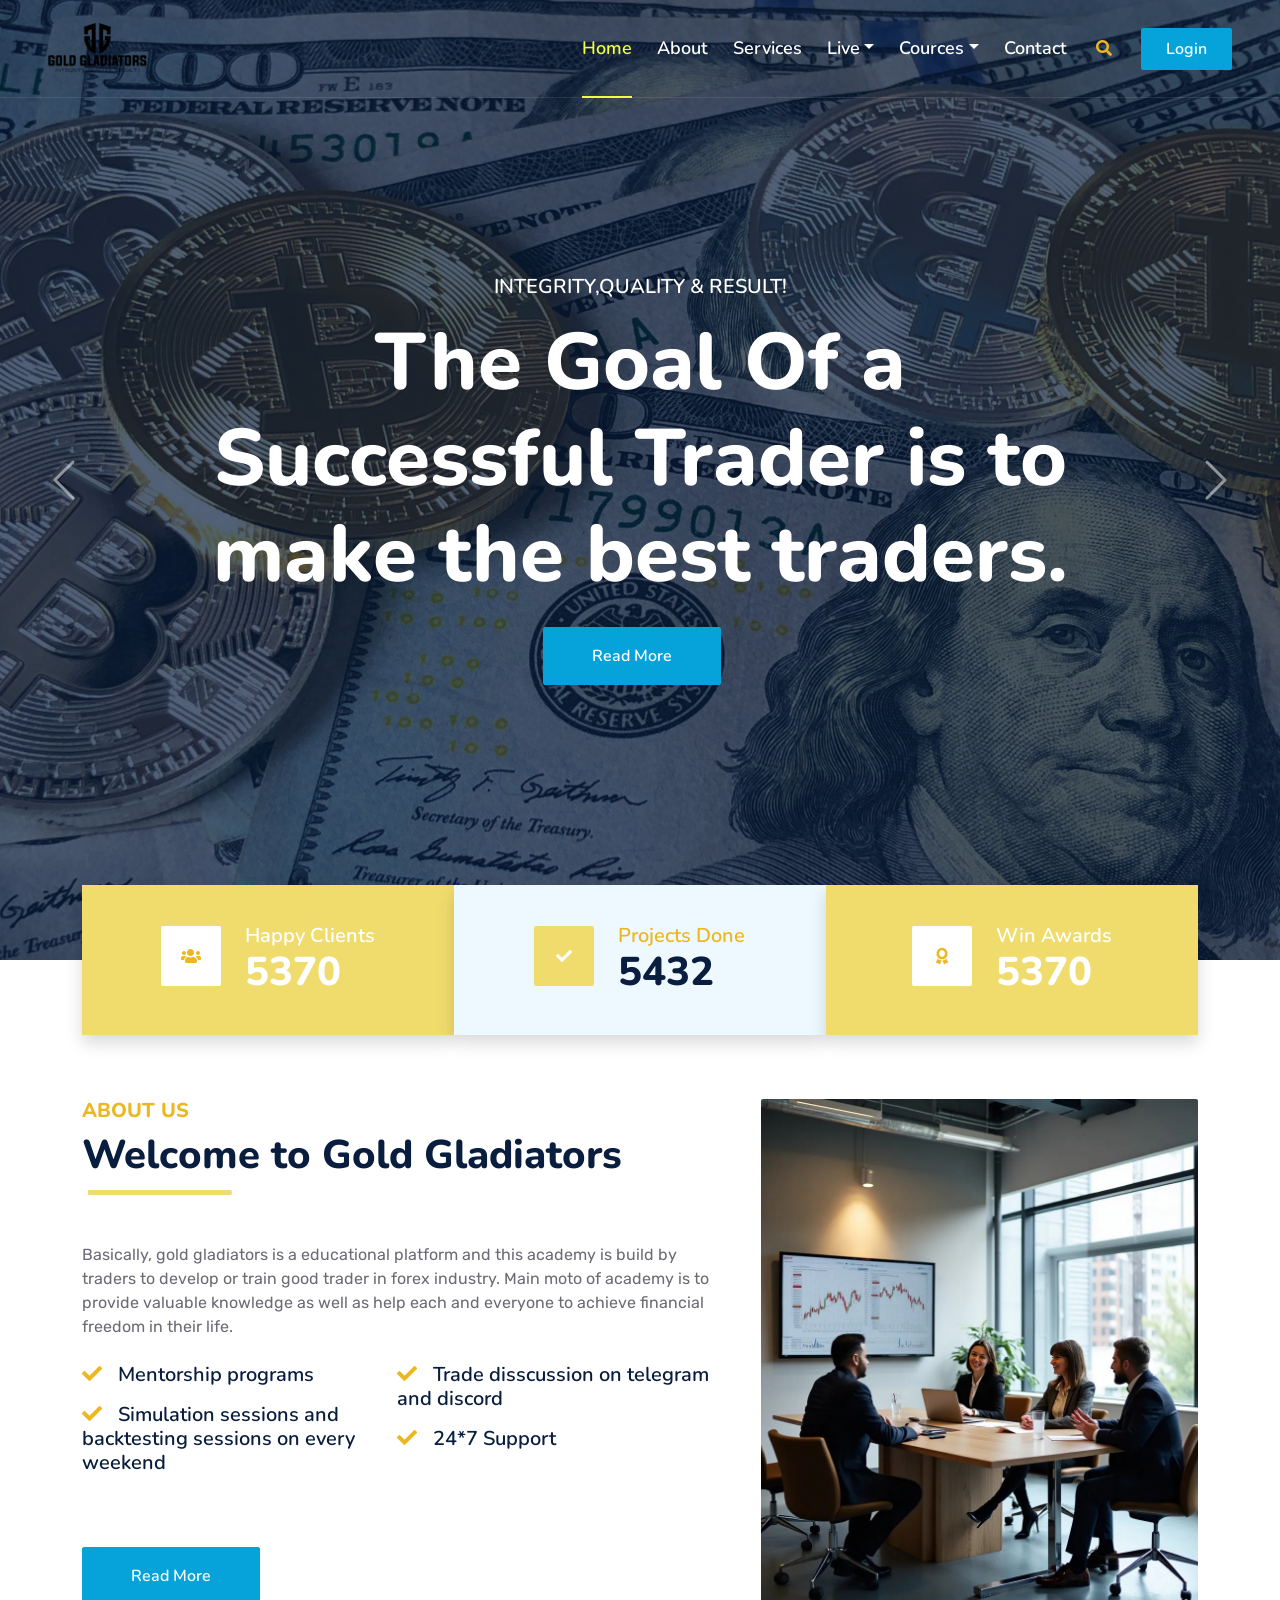
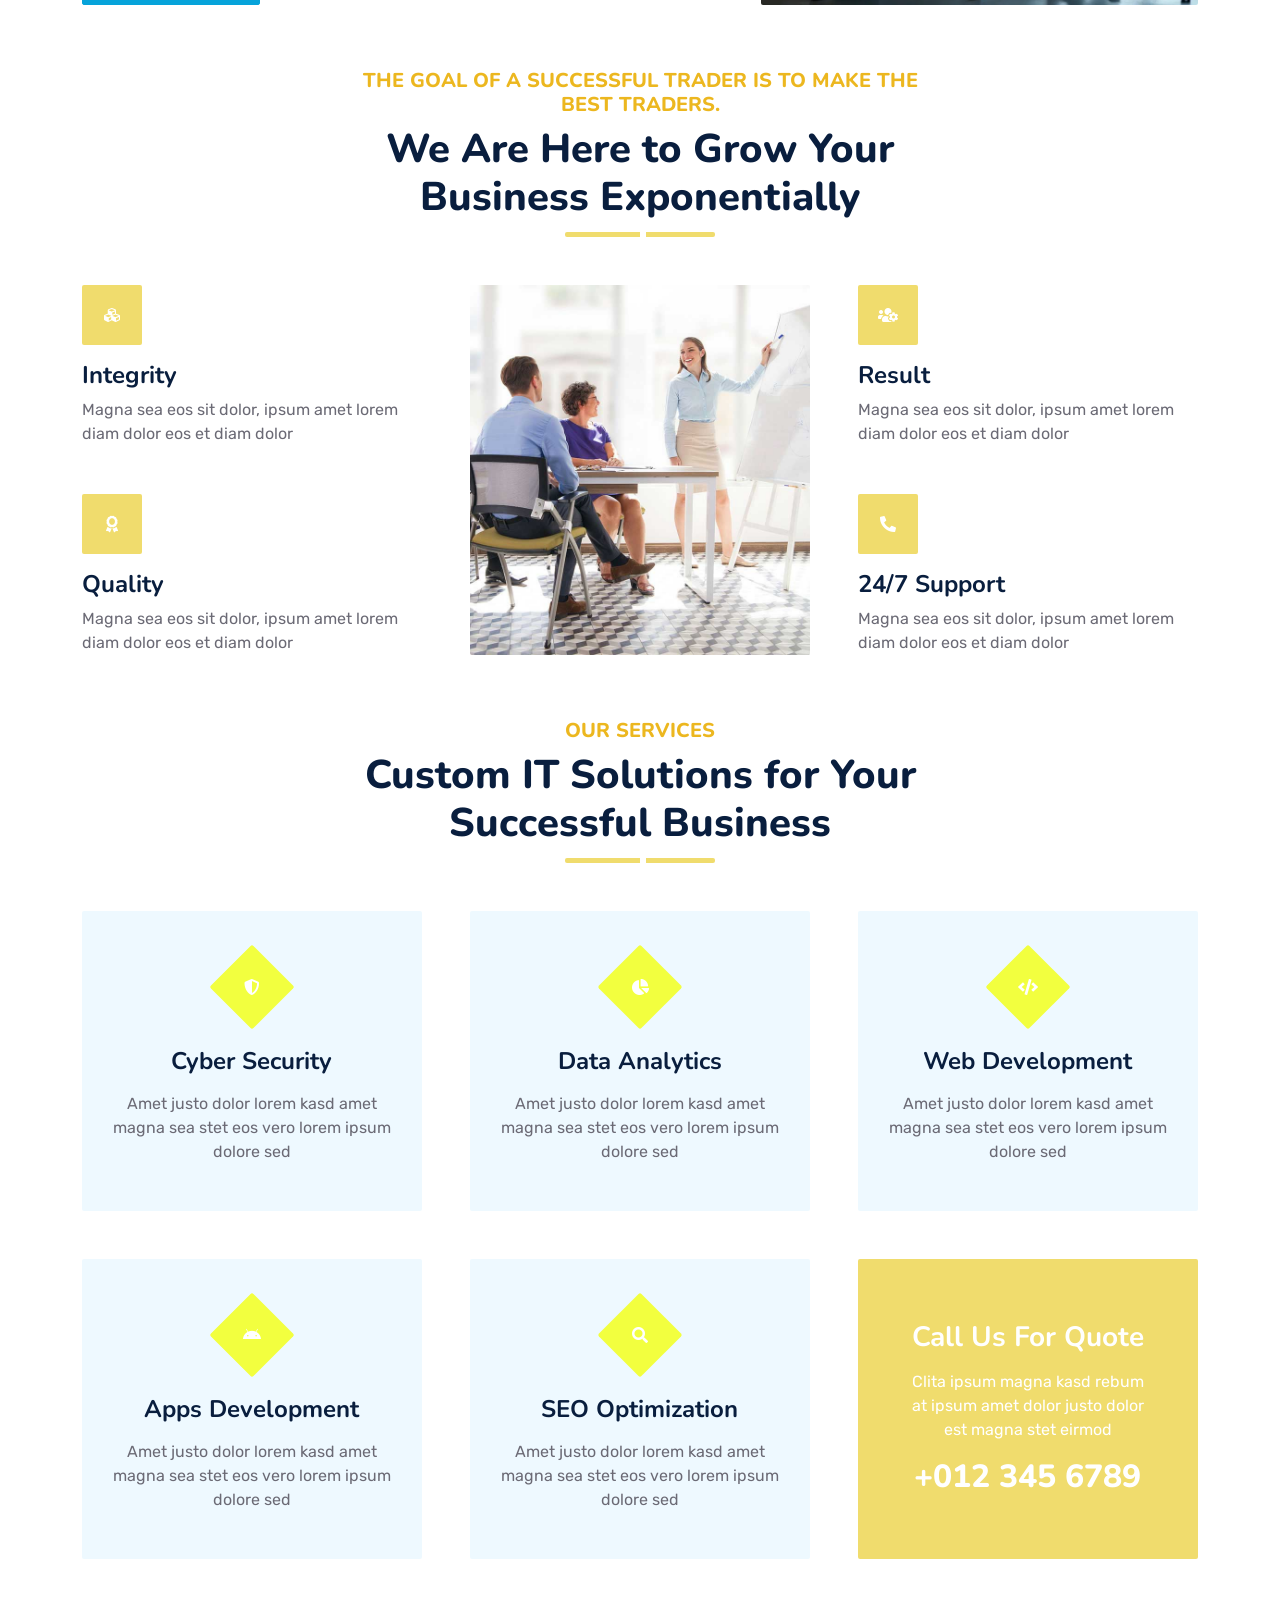
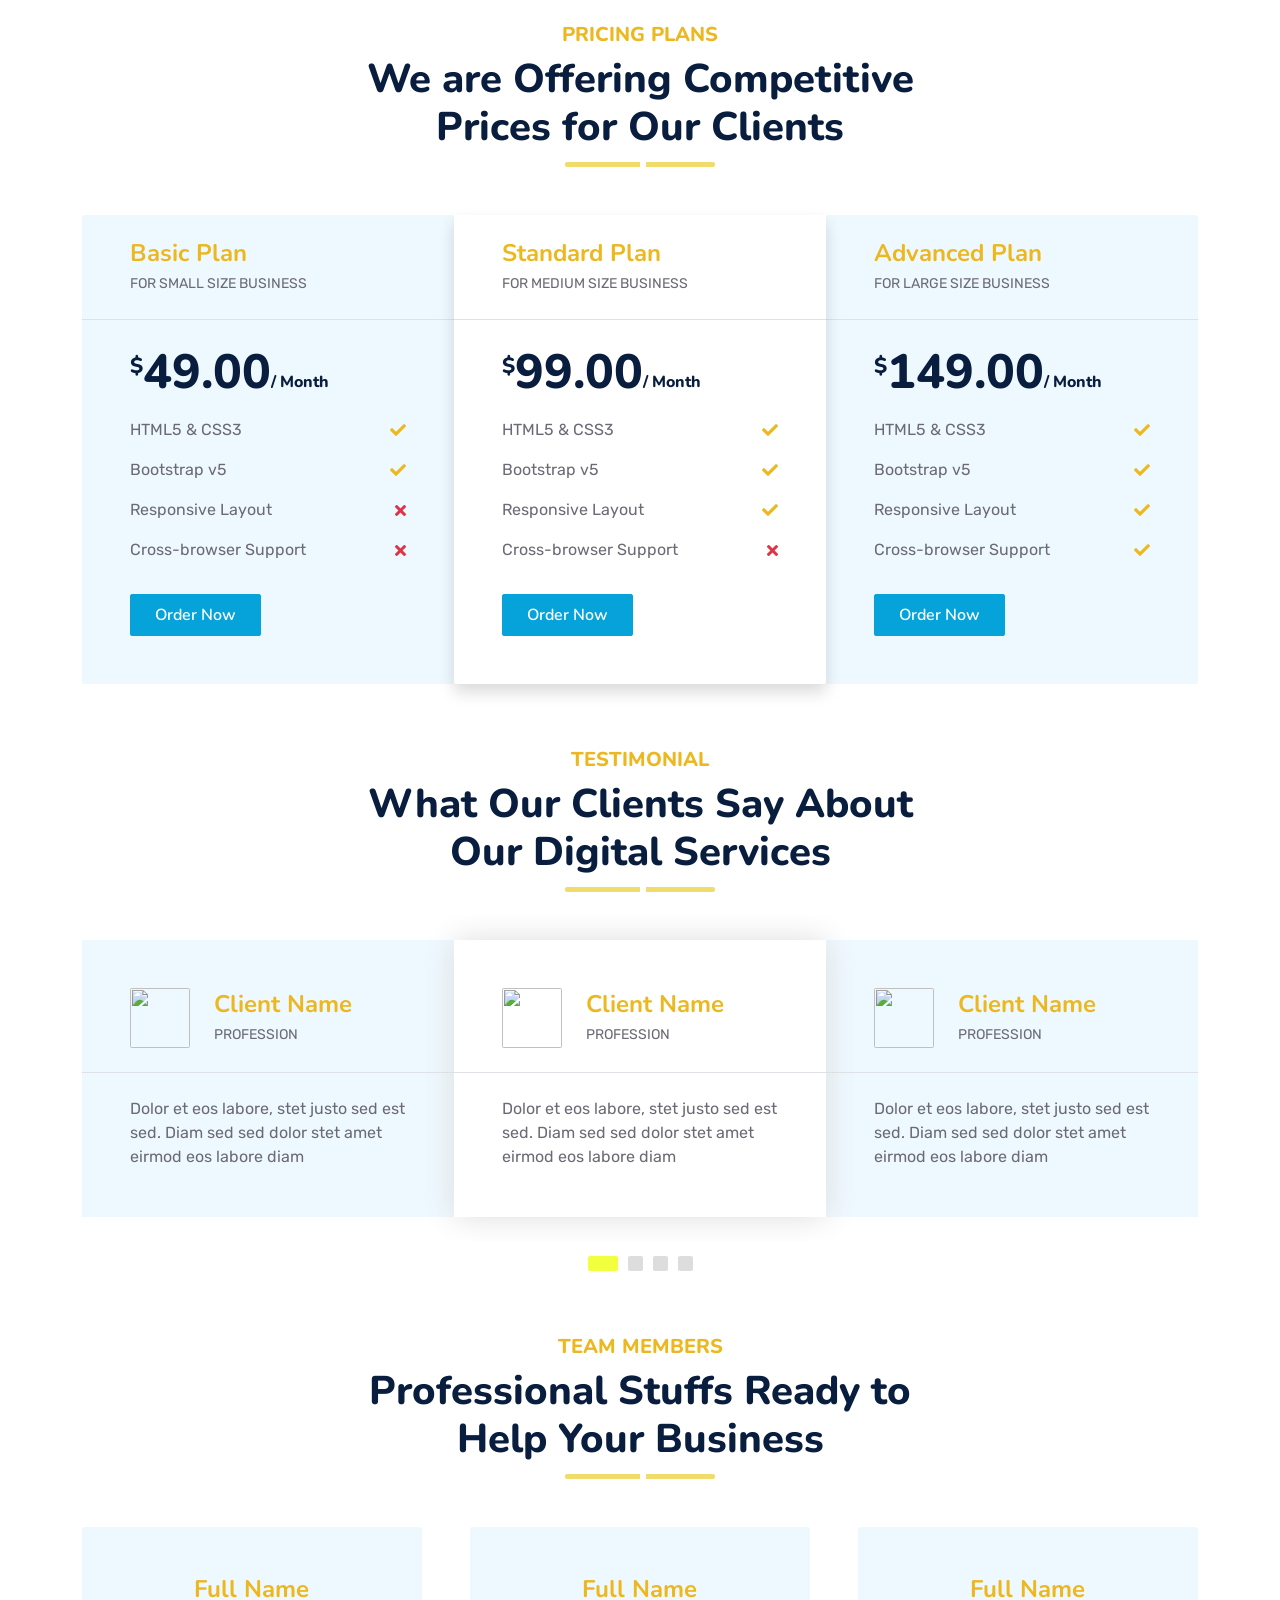
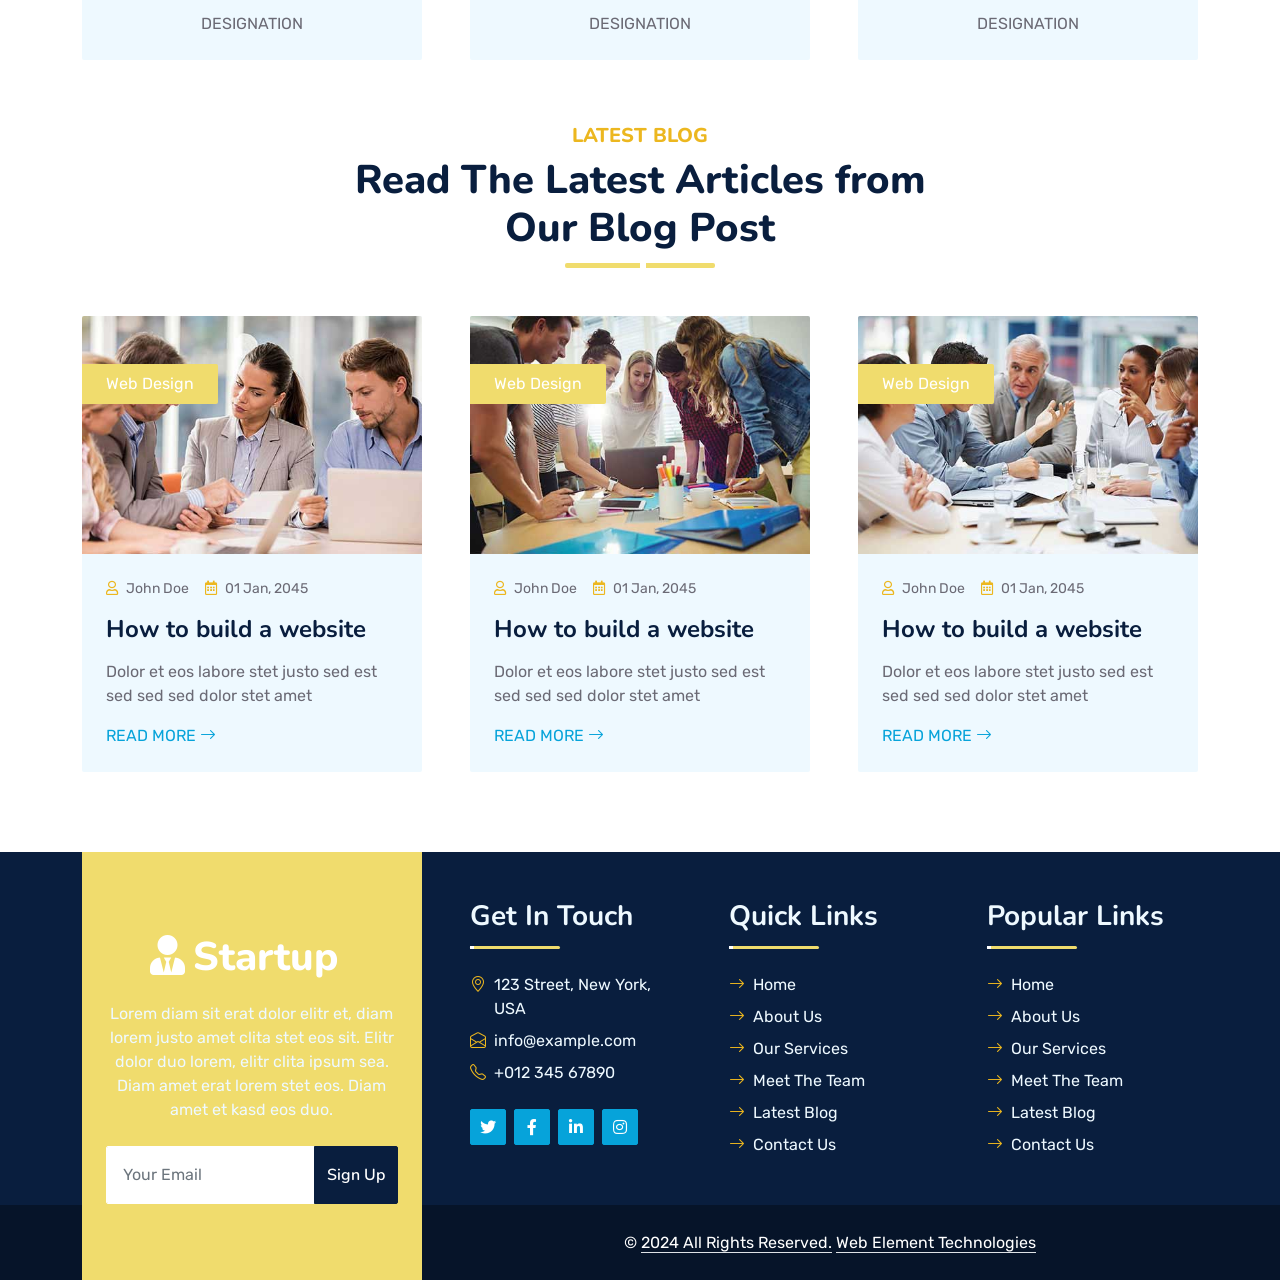
==== commit afb3f9fe: "updated by admin" ====
--- a/index.html
+++ b/index.html
@@ -198,9 +198,7 @@
                         </div>
                     </div>
                     <div class="d-flex align-items-center mb-4 wow fadeIn" data-wow-delay="0.6s">
-                        <div class="bg-primary d-flex align-items-center justify-content-center rounded" style="width: 60px; height: 60px;">
-                            <!-- <i class="fa fa-phone-alt text-white"></i> -->
-                        </div>
+                        
                         
                     </div>
                     <a href="about.html" class="btn btn-primary py-3 px-5 mt-3 wow zoomIn" data-wow-delay="0.9s">Read More</a>
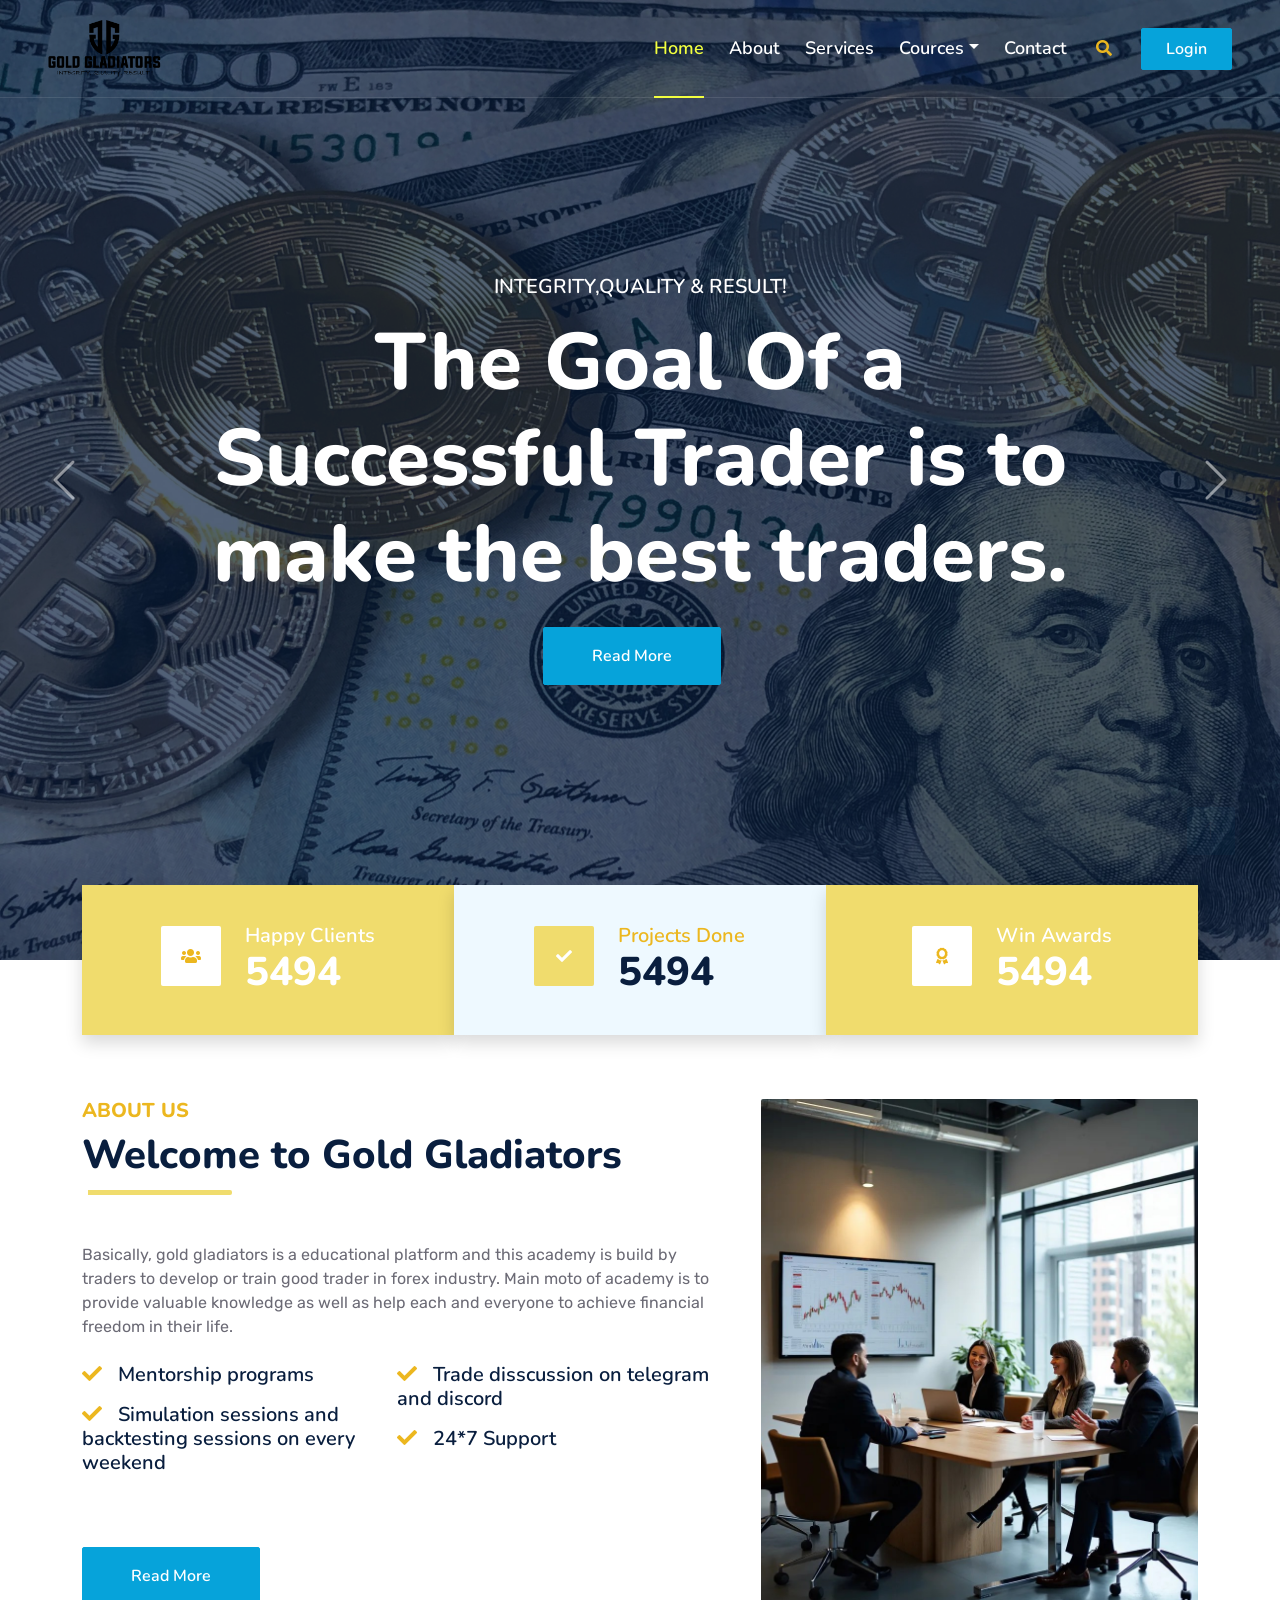
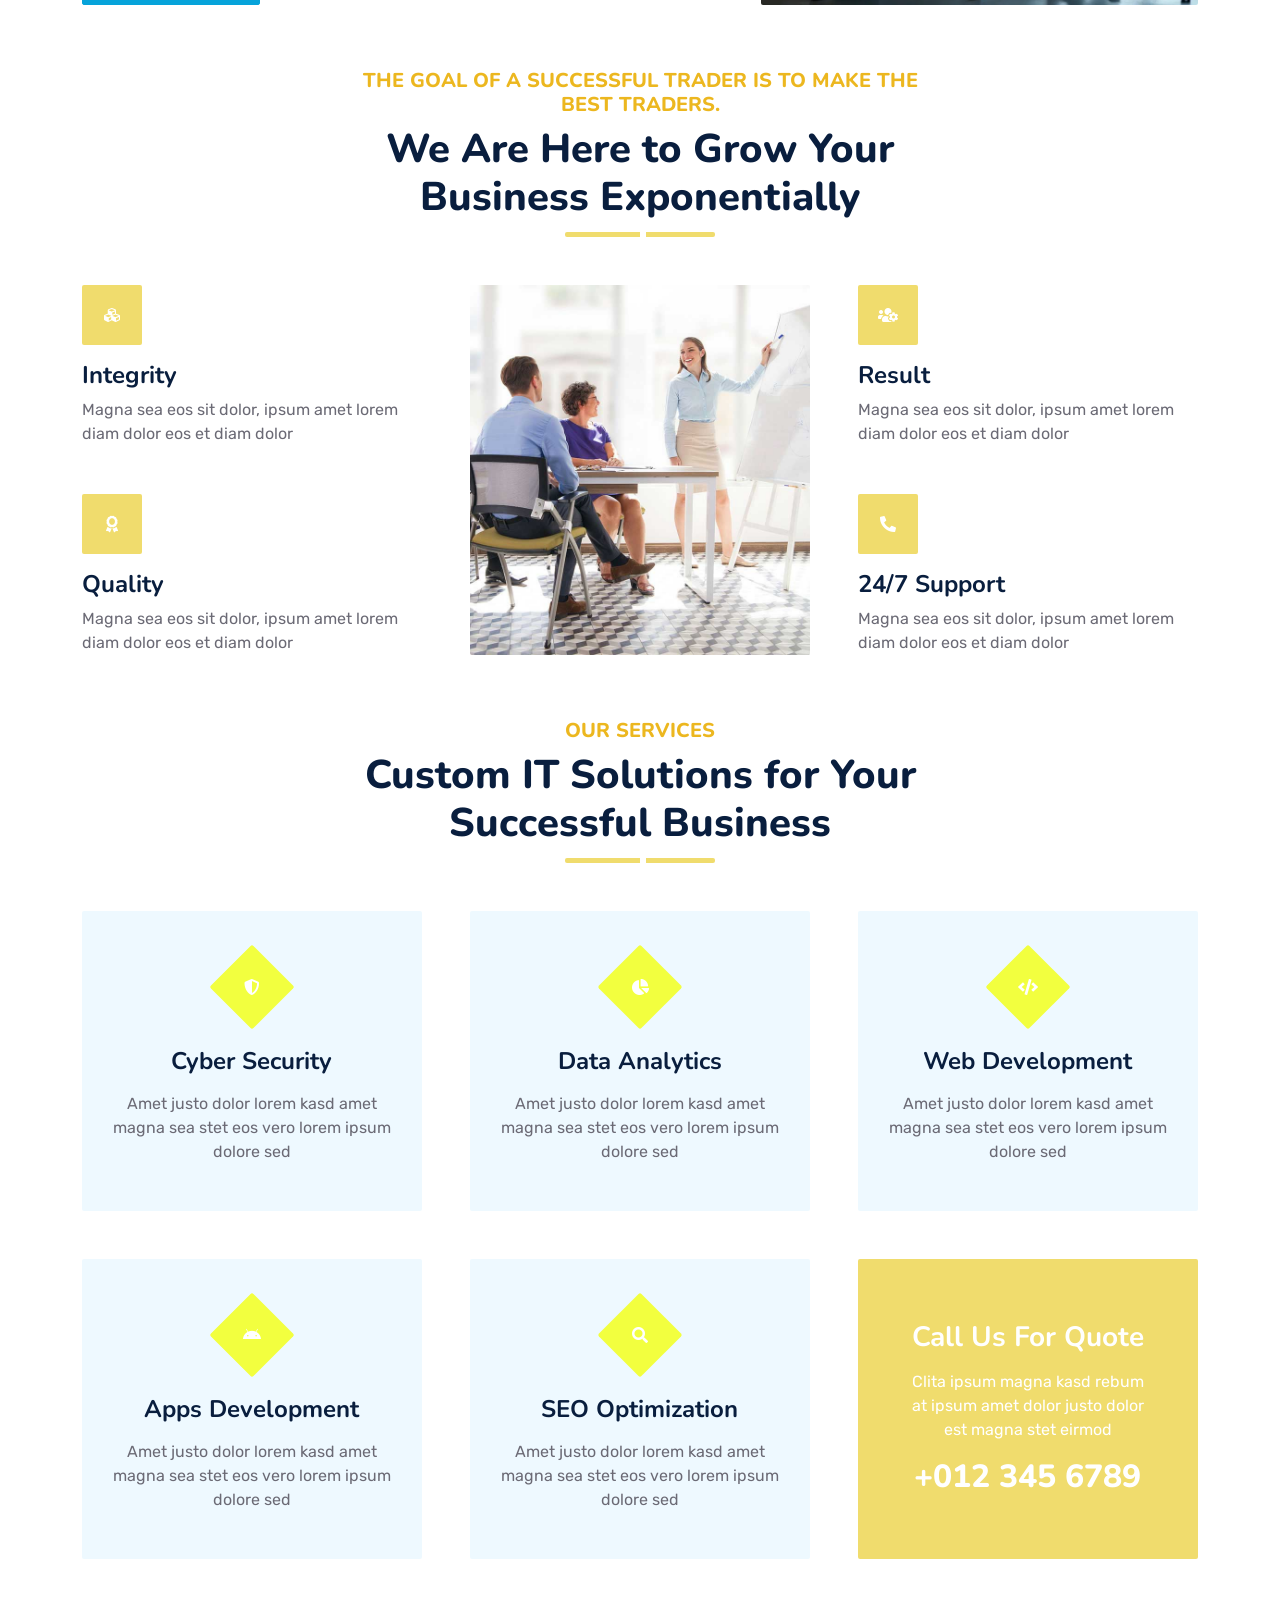
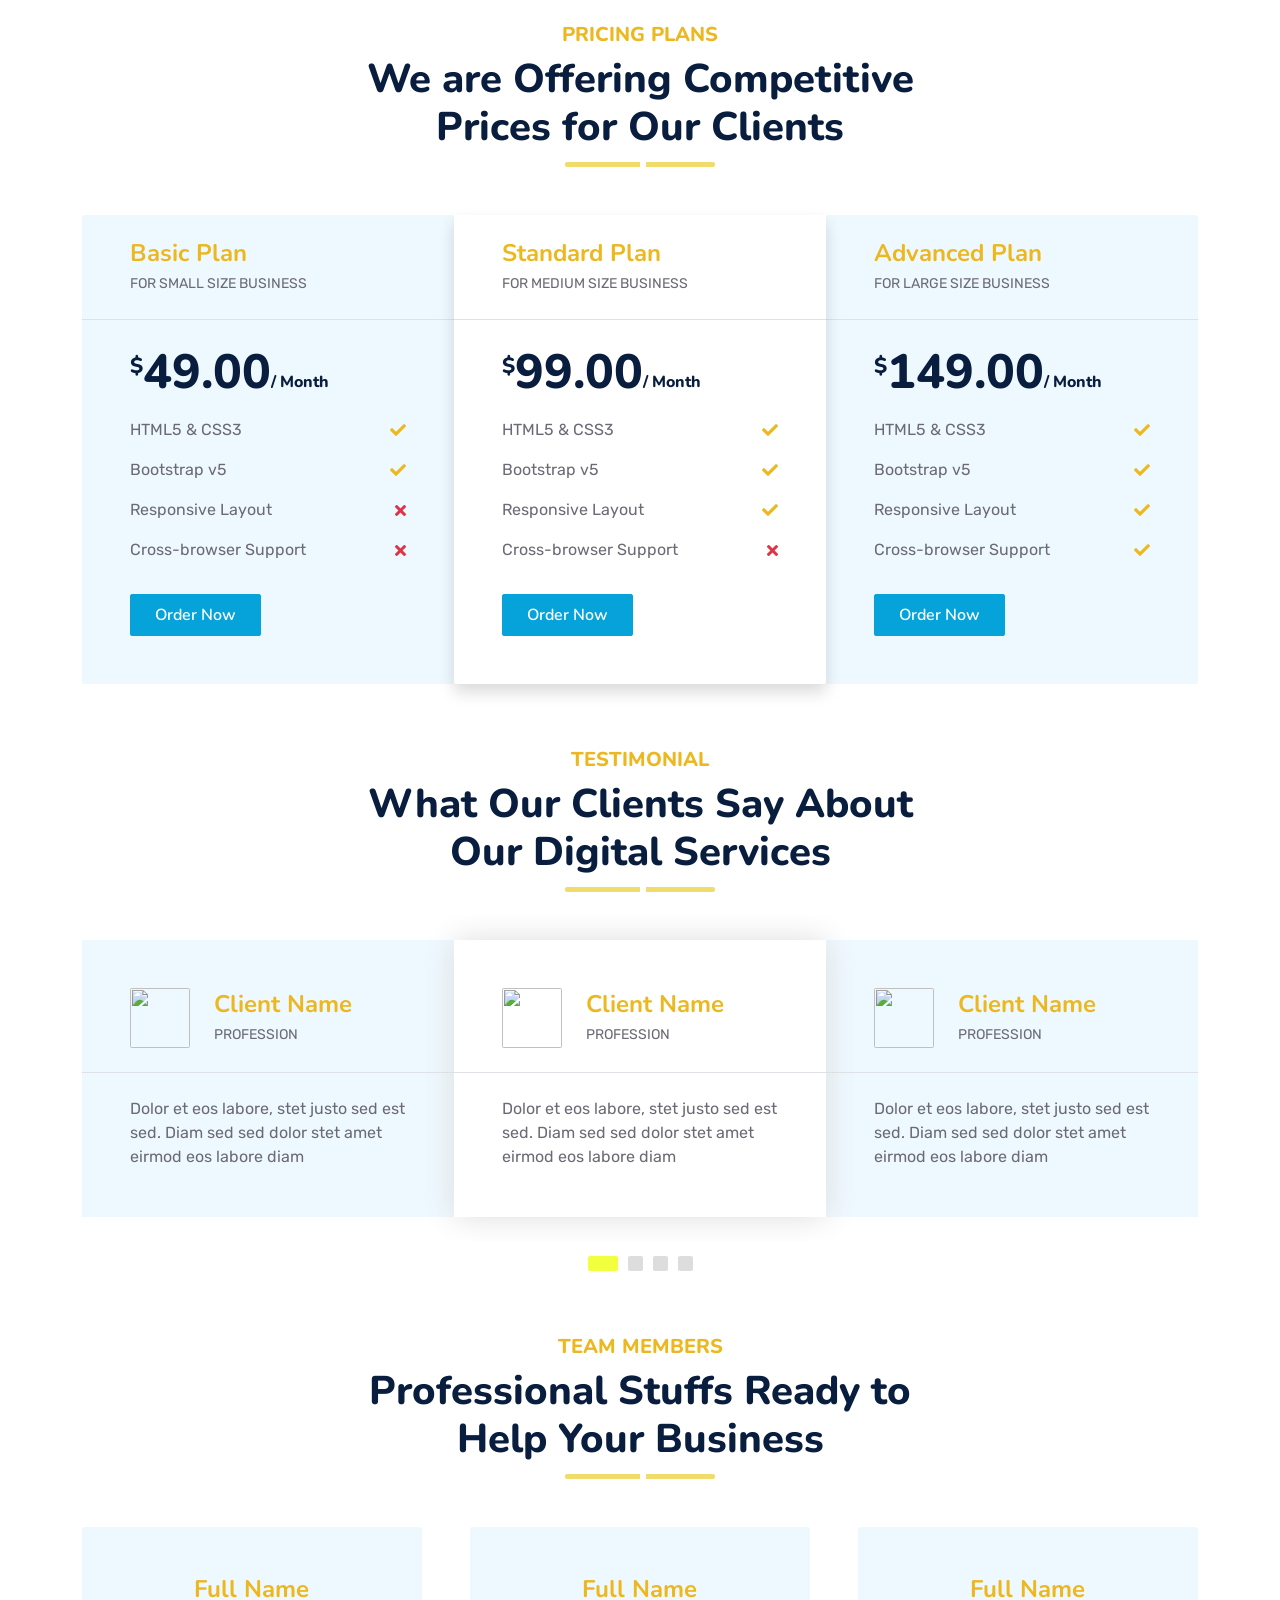
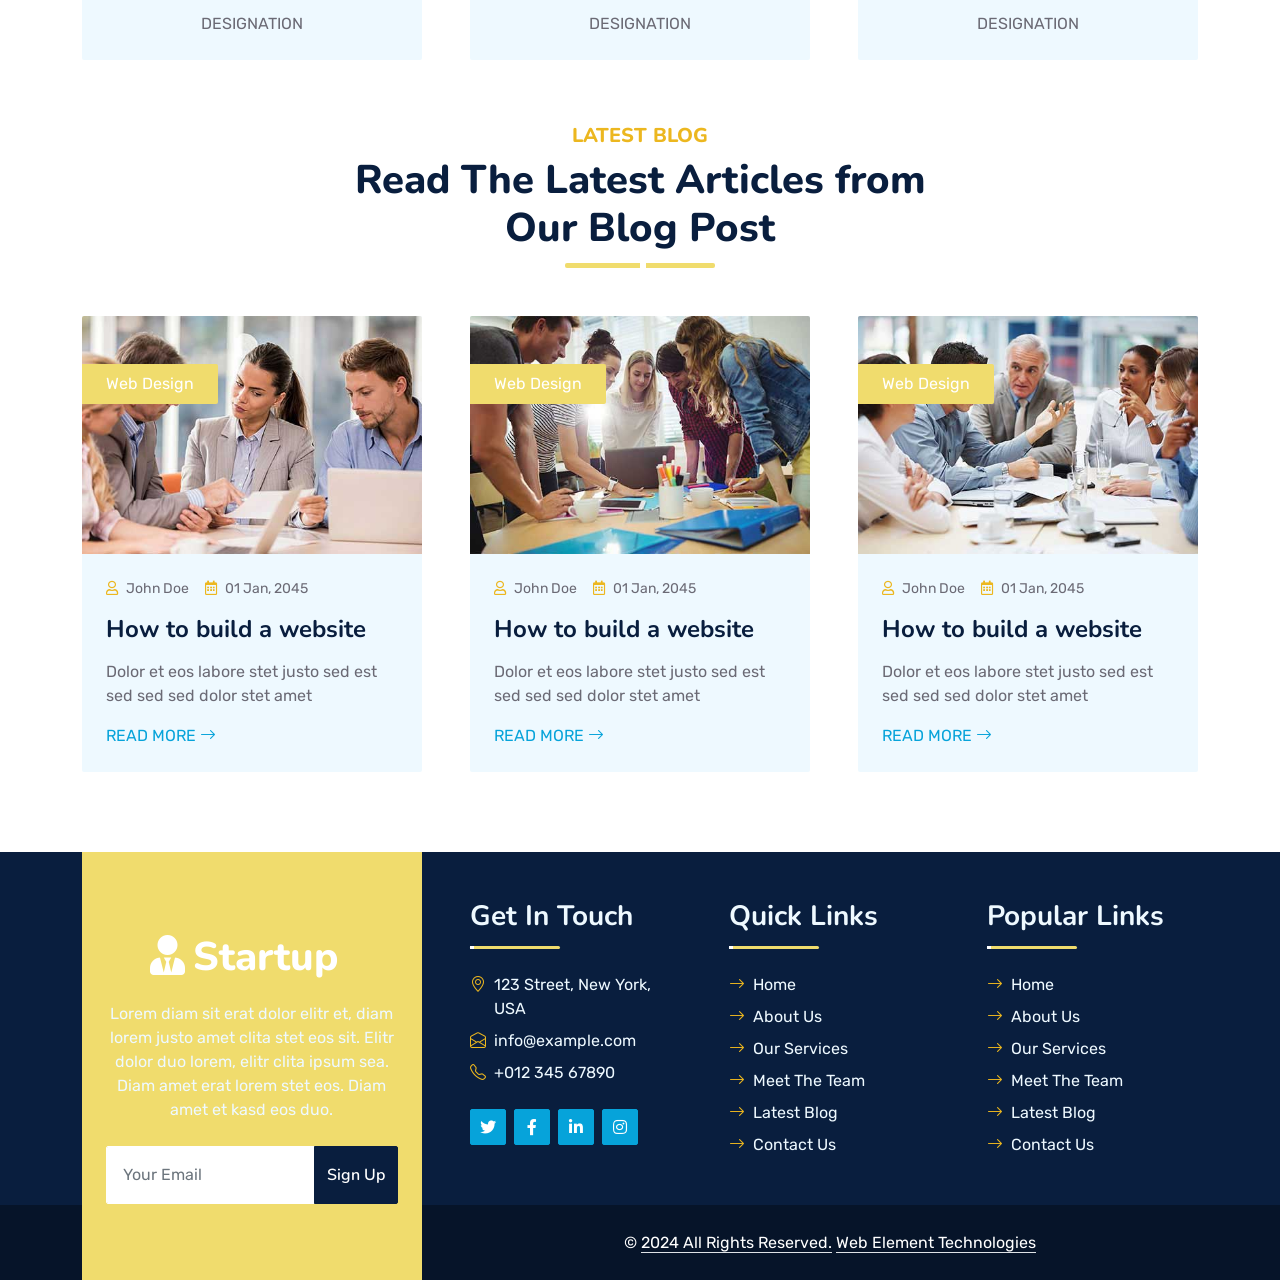
==== commit 3faf8cd9: "new code updated by admin" ====
--- a/index.html
+++ b/index.html
@@ -52,19 +52,13 @@
                     <a href="index.html" class="nav-item nav-link active">Home</a>
                     <a href="about.html" class="nav-item nav-link">About</a>
                     <a href="service.html" class="nav-item nav-link">Services</a>
-                    <div class="nav-item dropdown">
-                        <a href="#" class="nav-link dropdown-toggle" data-bs-toggle="dropdown">Live</a>
-                        <div class="dropdown-menu m-0">
-                            <a href="blog.html" class="dropdown-item">Blog Grid</a>
-                            <a href="detail.html" class="dropdown-item">Blog Detail</a>
-                        </div>
-                    </div>
+                    
                     <div class="nav-item dropdown">
                         <a href="#" class="nav-link dropdown-toggle" data-bs-toggle="dropdown">Cources</a>
                         <div class="dropdown-menu m-0">
-                            <a href="price.html" class="dropdown-item">Foundation Program</a>
-                            <a href="feature.html" class="dropdown-item">Elite Program</a>
-                            <a href="team.html" class="dropdown-item">Exclusive Program	</a>
+                            <a href="foundation.html" class="dropdown-item">Foundation Program</a>
+                            <a href="elite.html" class="dropdown-item">Elite Program</a>
+                            <a href="exclusive.html" class="dropdown-item">Exclusive Program	</a>
 
                         </div>
                     </div>
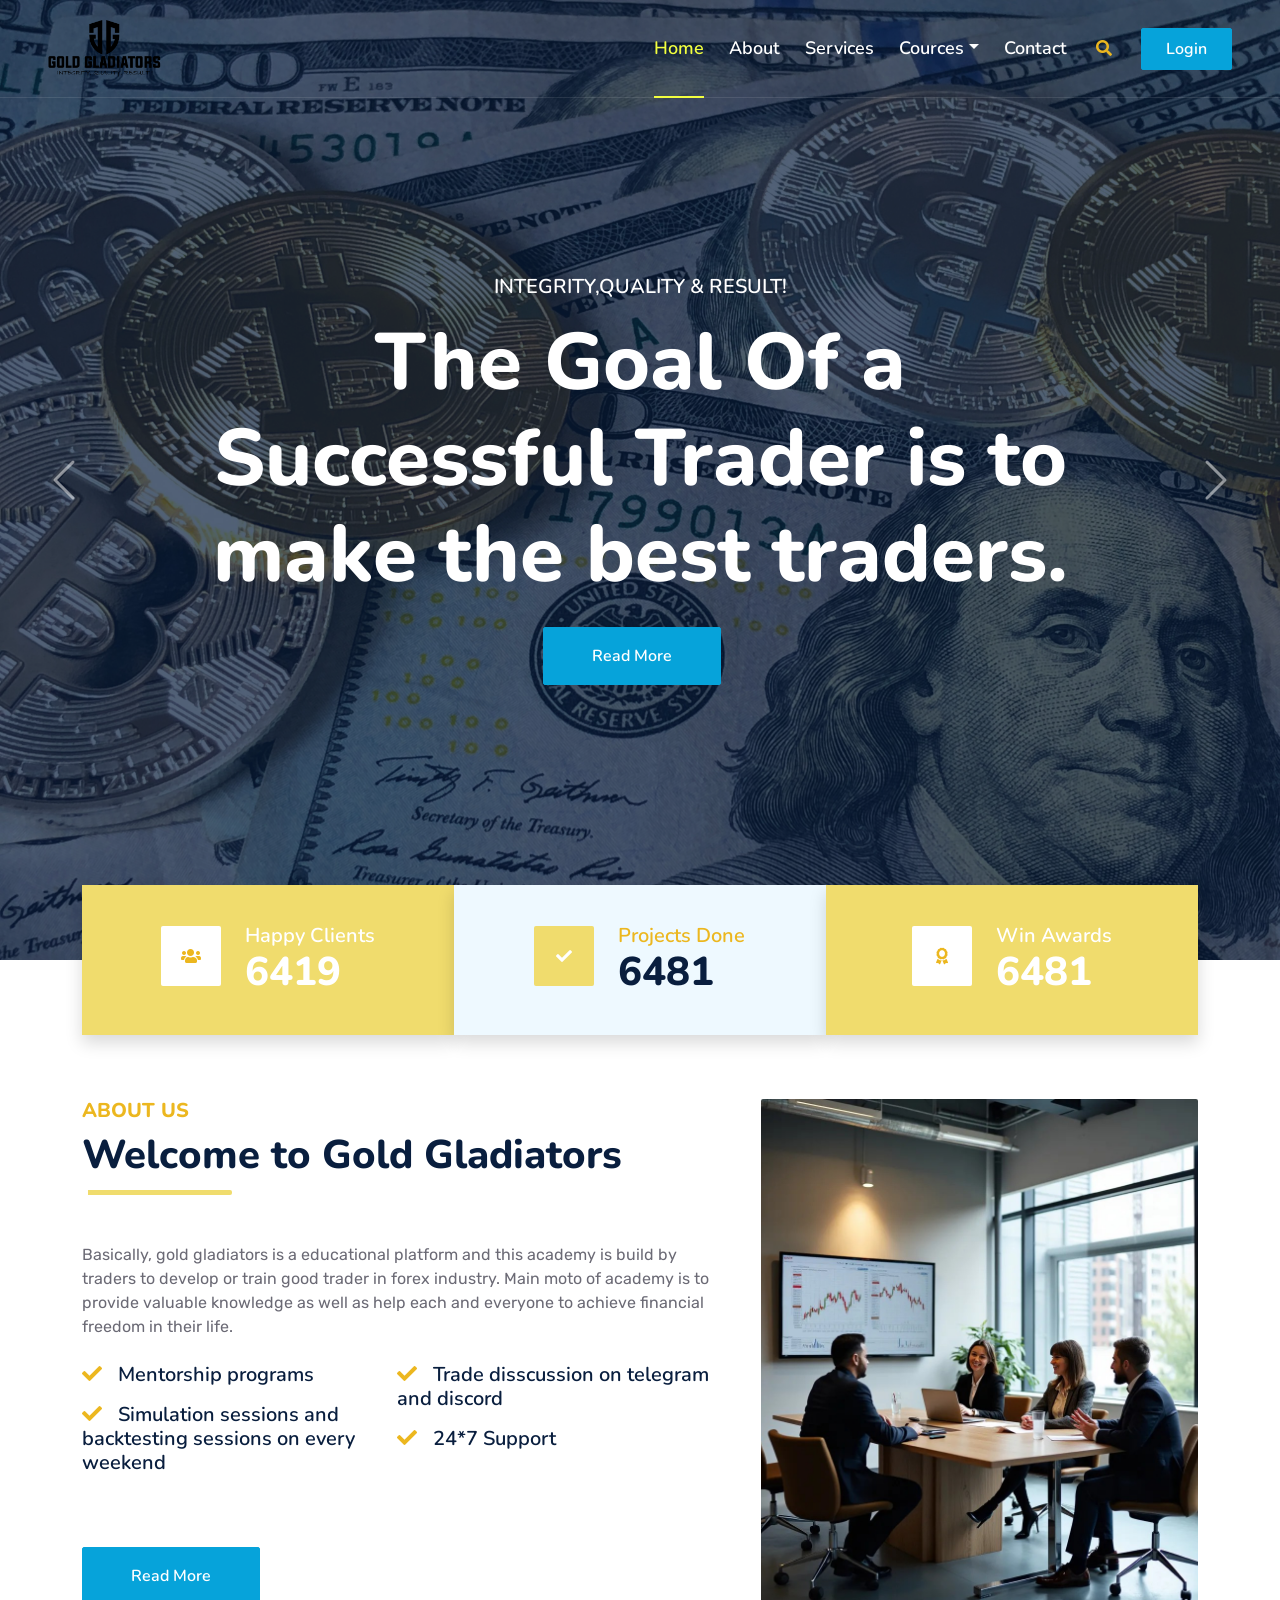
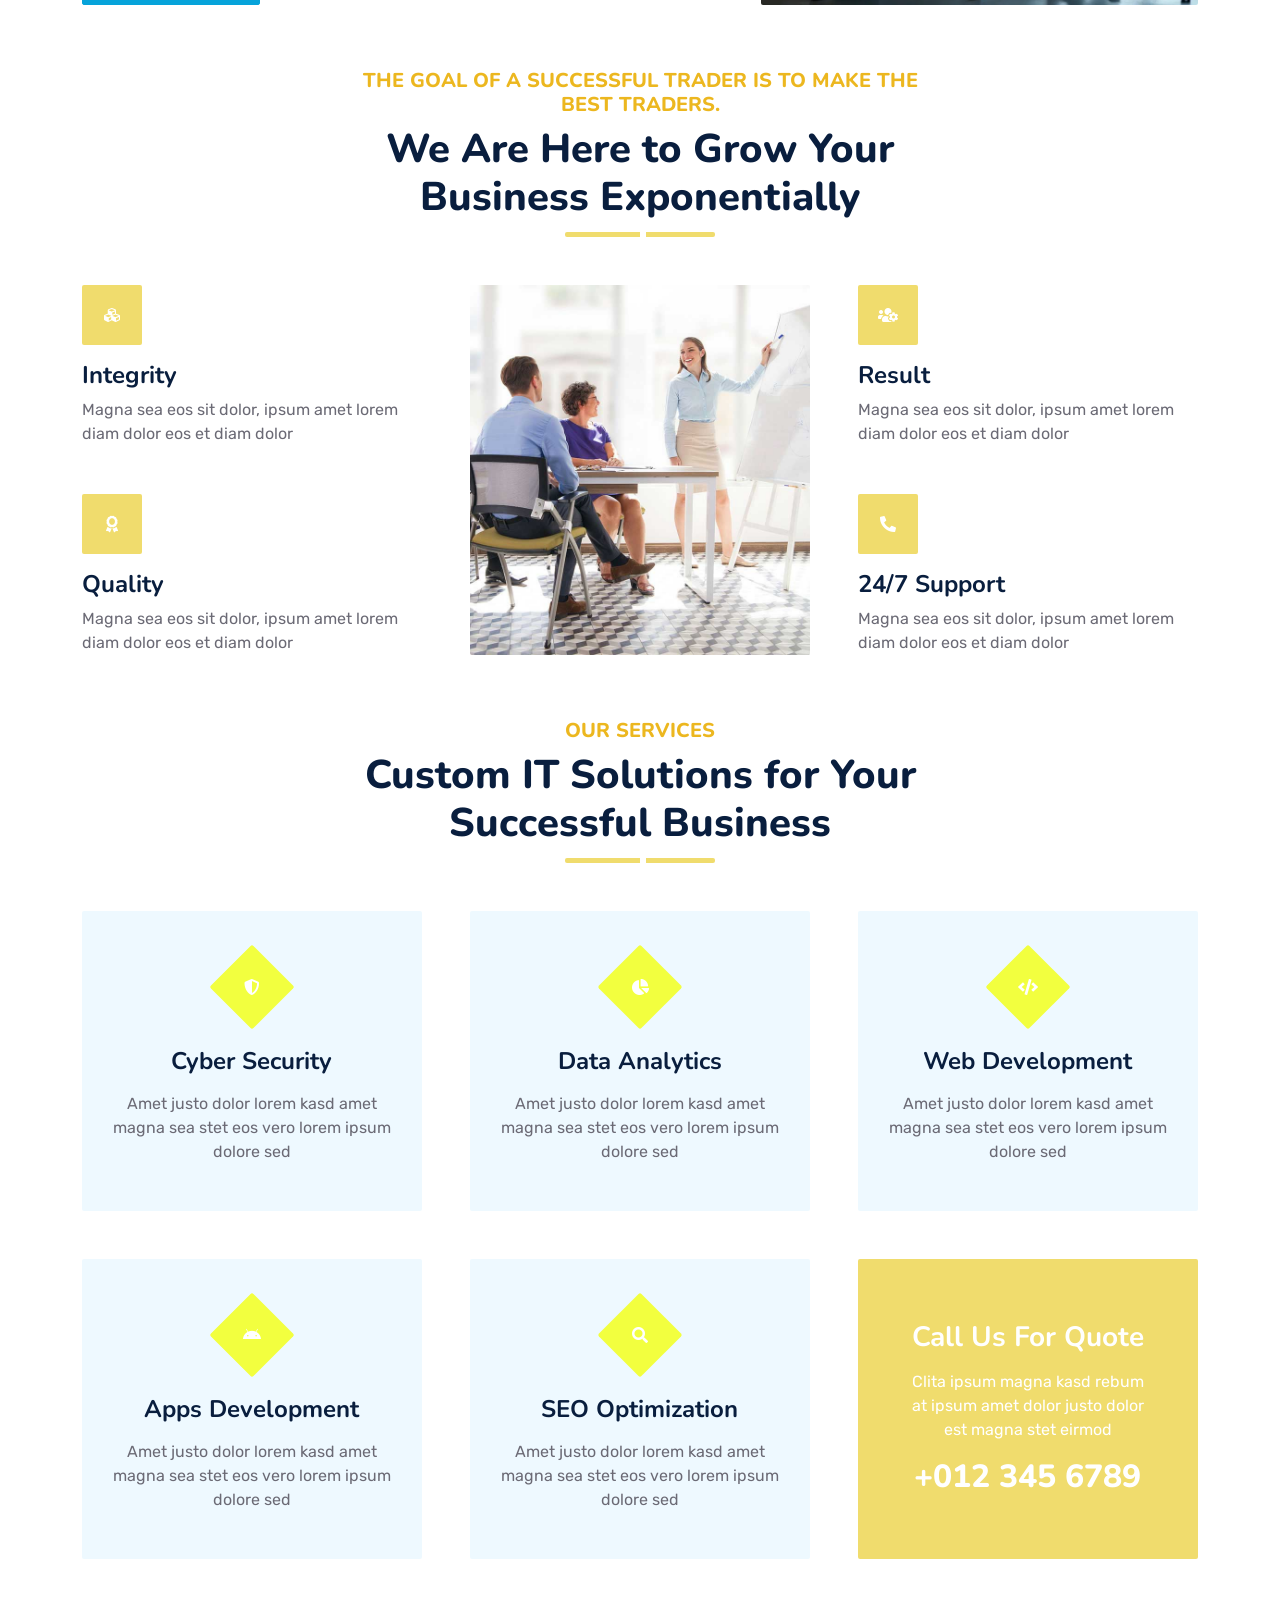
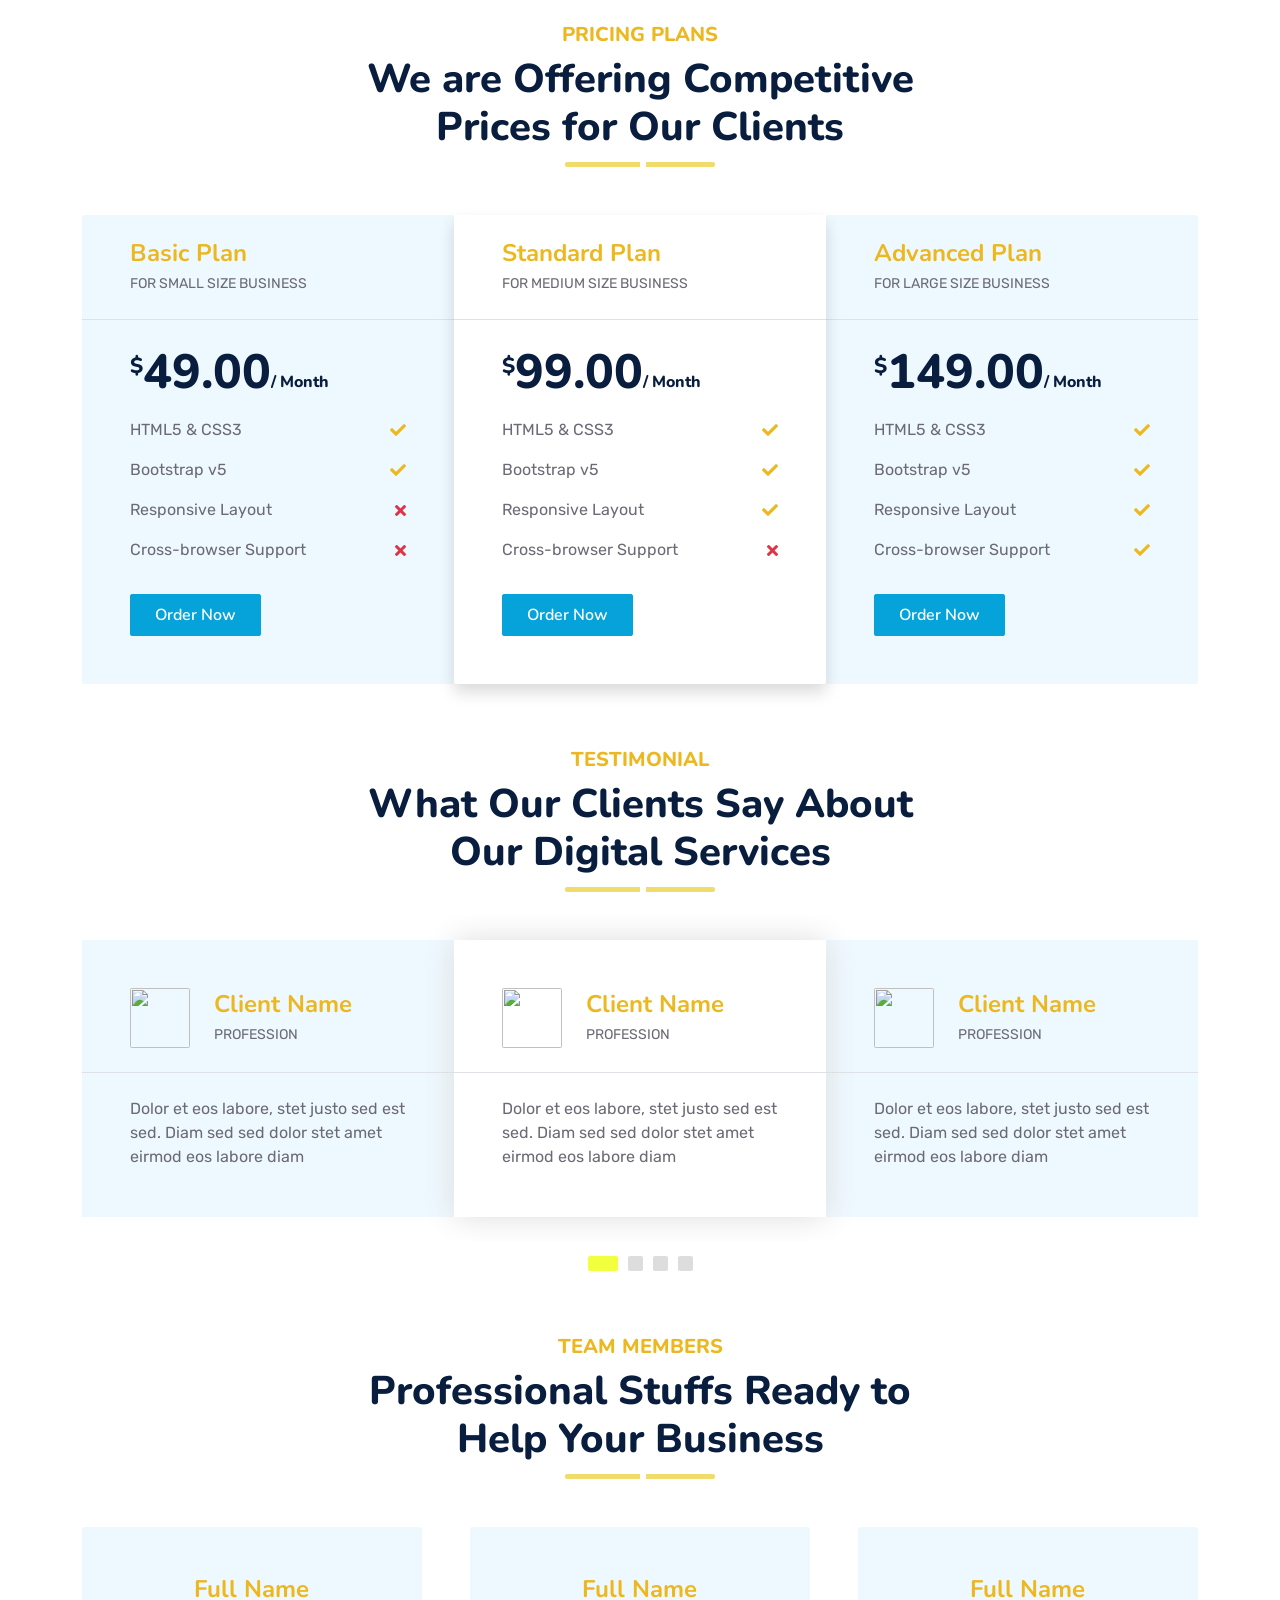
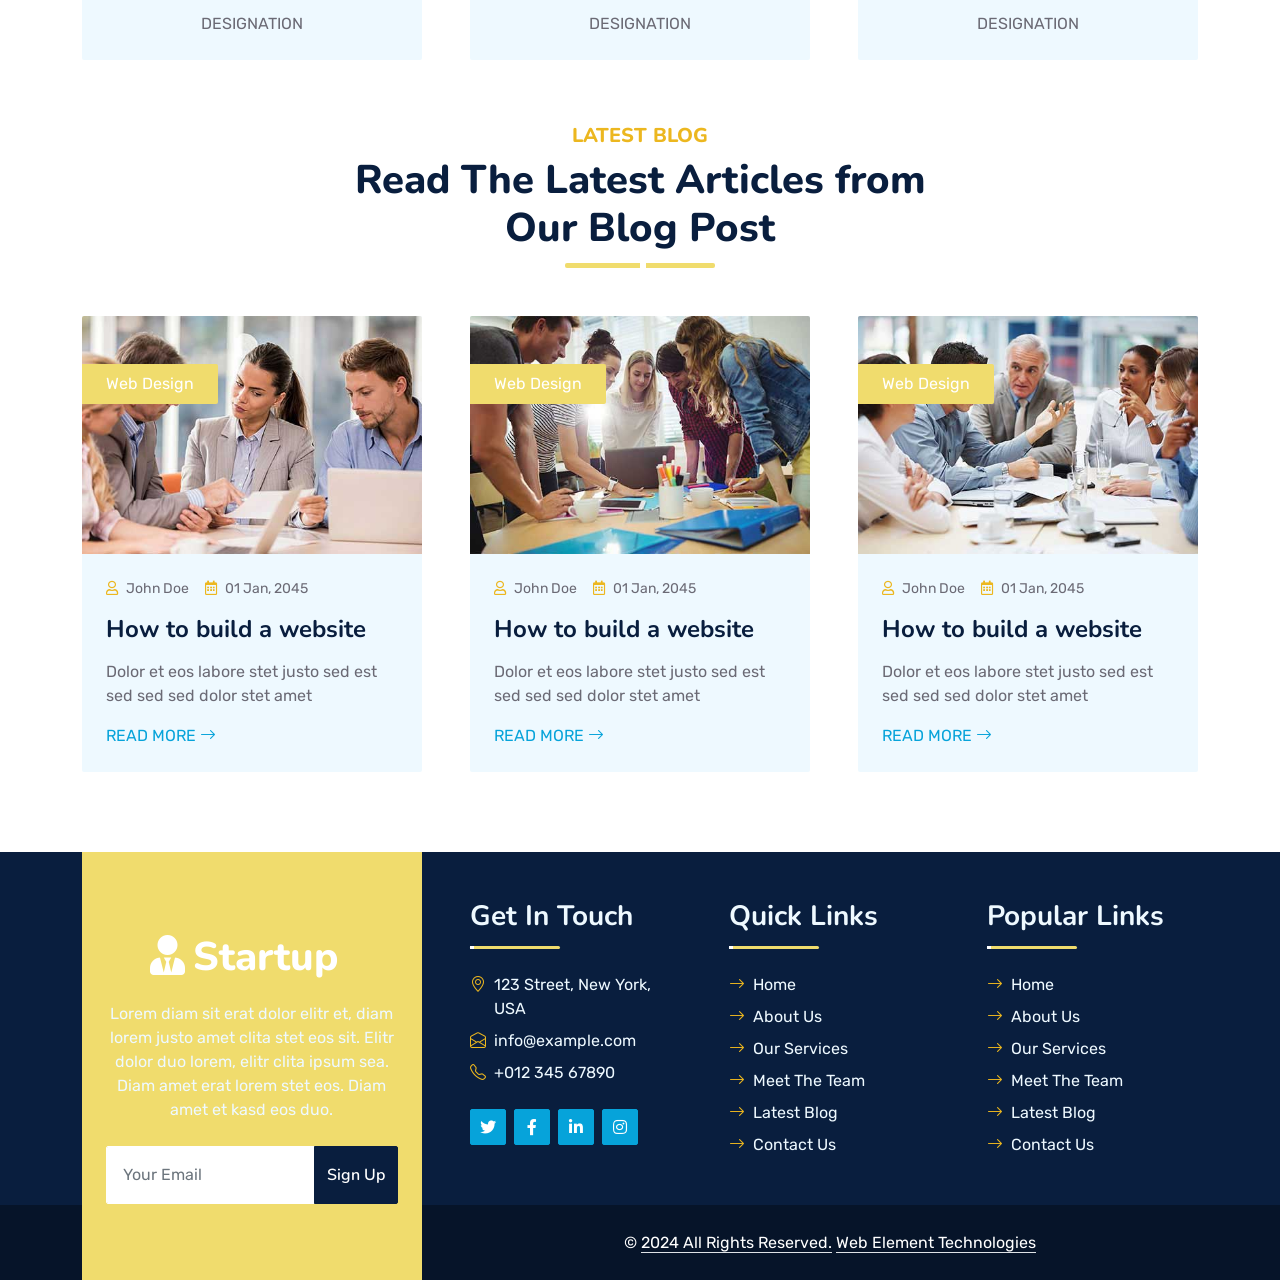
==== commit 0eea2c79: "new changes updated by pranjal" ====
--- a/index.html
+++ b/index.html
@@ -65,7 +65,7 @@
                     <a href="contact.html" class="nav-item nav-link">Contact</a>
                 </div>
                 <butaton type="button" class="btn text-primary ms-3" data-bs-toggle="modal" data-bs-target="#searchModal"><i class="fa fa-search"></i></butaton>
-                <a href="https://htmlcodex.com/startup-company-website-template" class="btn btn-primary py-2 px-4 ms-3">Login</a>
+                <a href="admin/index.html" class="btn btn-primary py-2 px-4 ms-3">Login</a>
             </div>
         </nav>
 
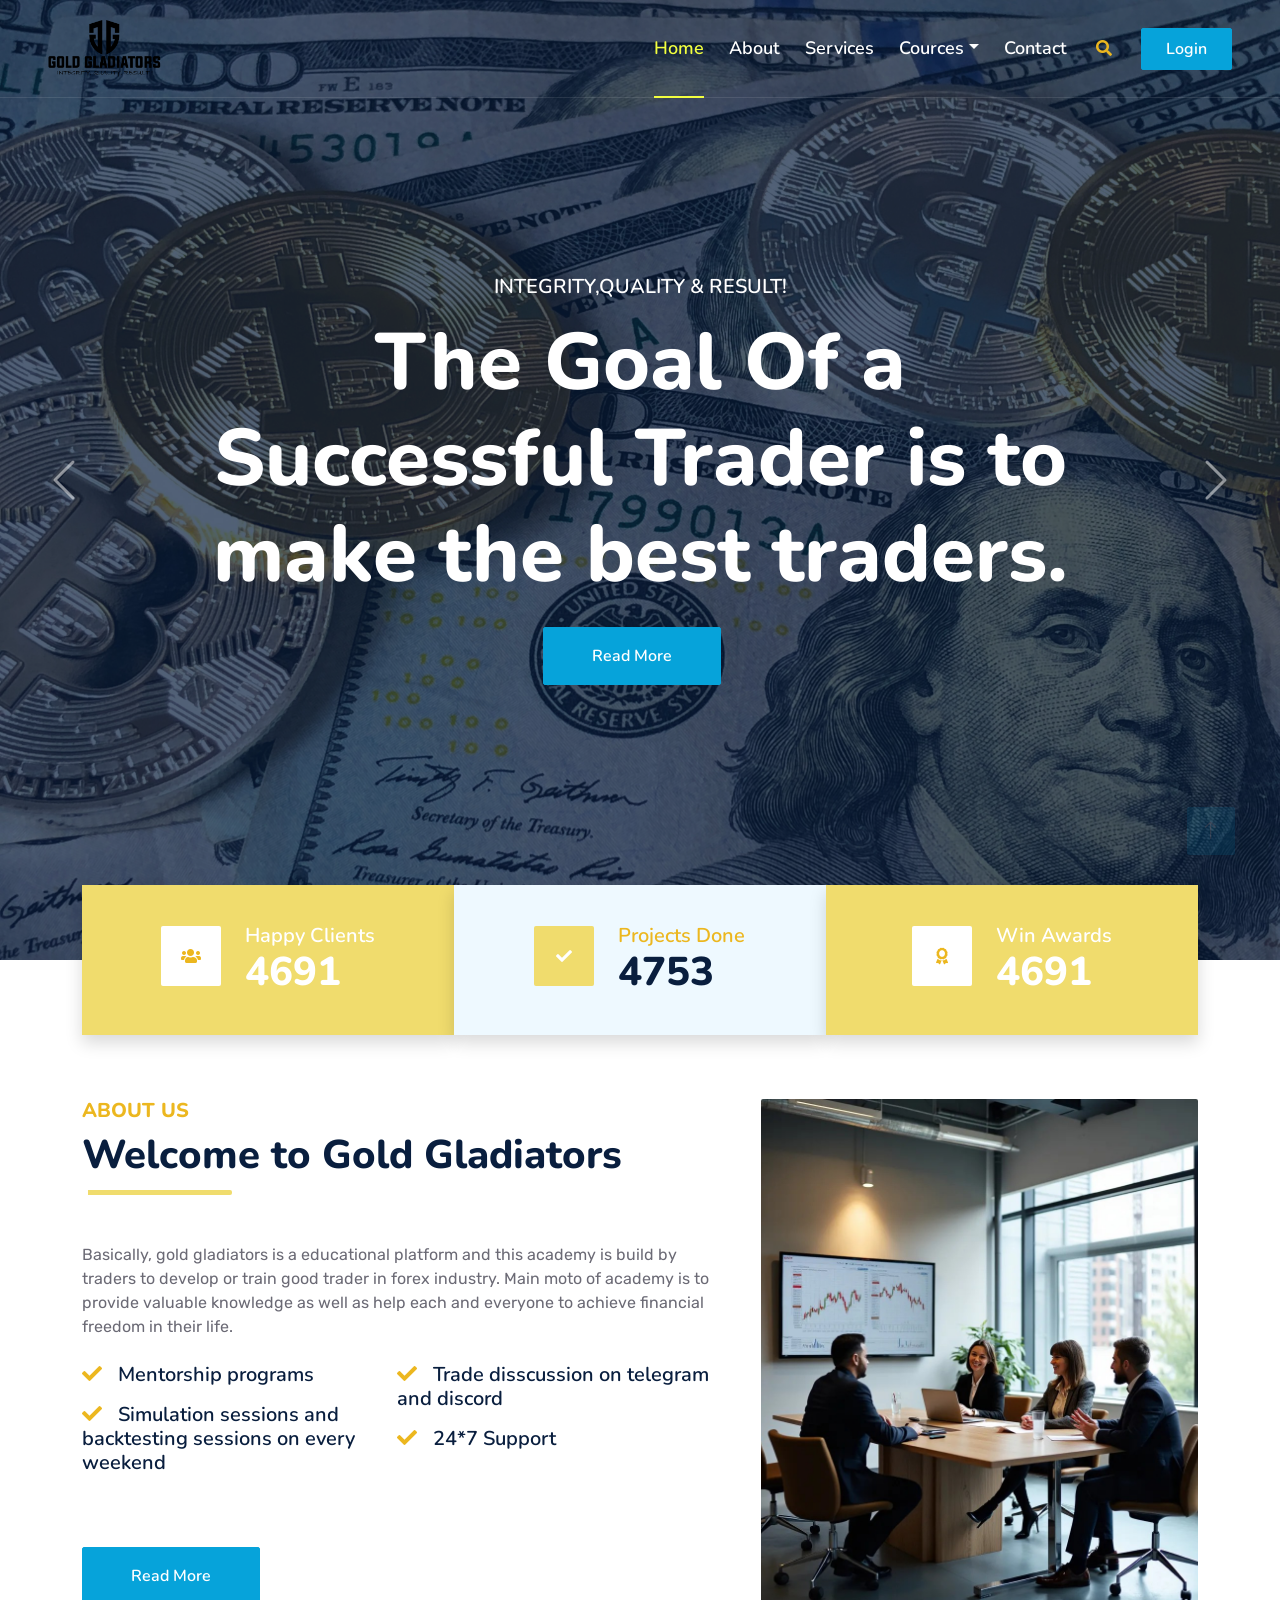
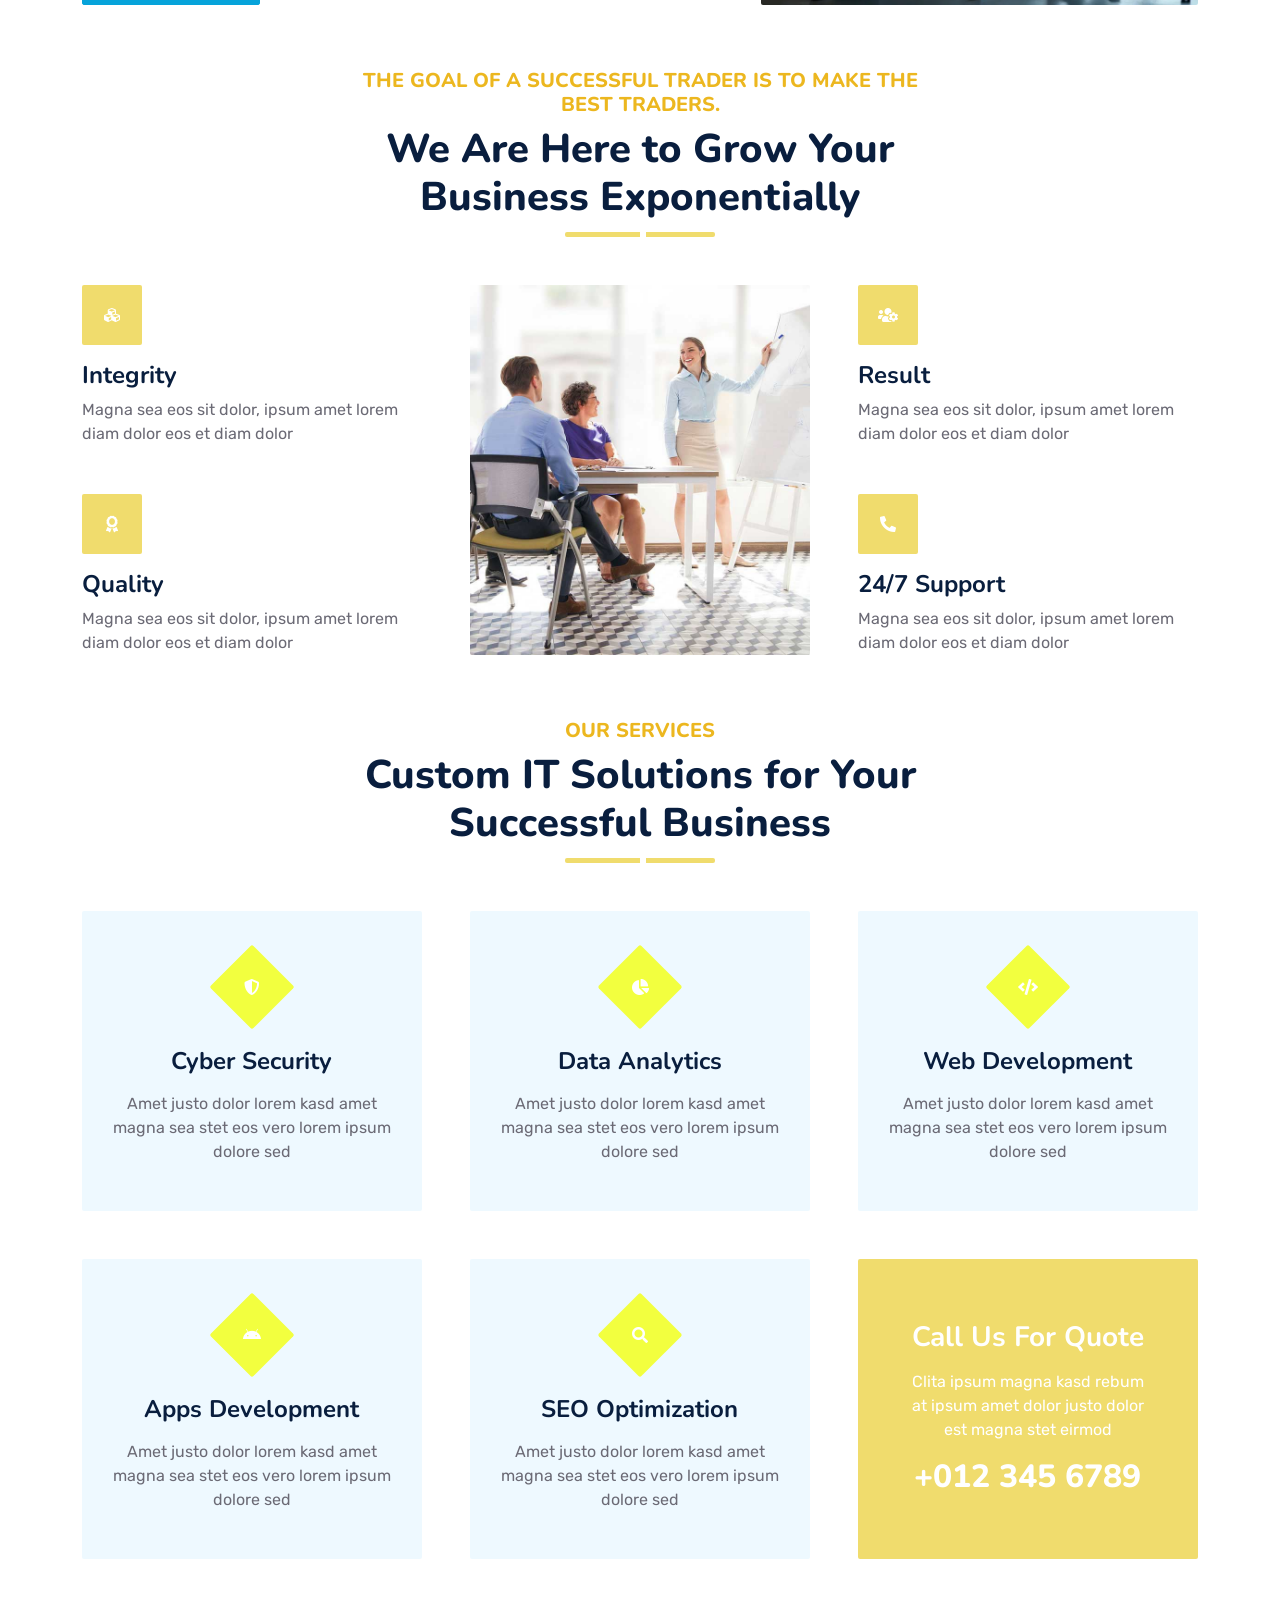
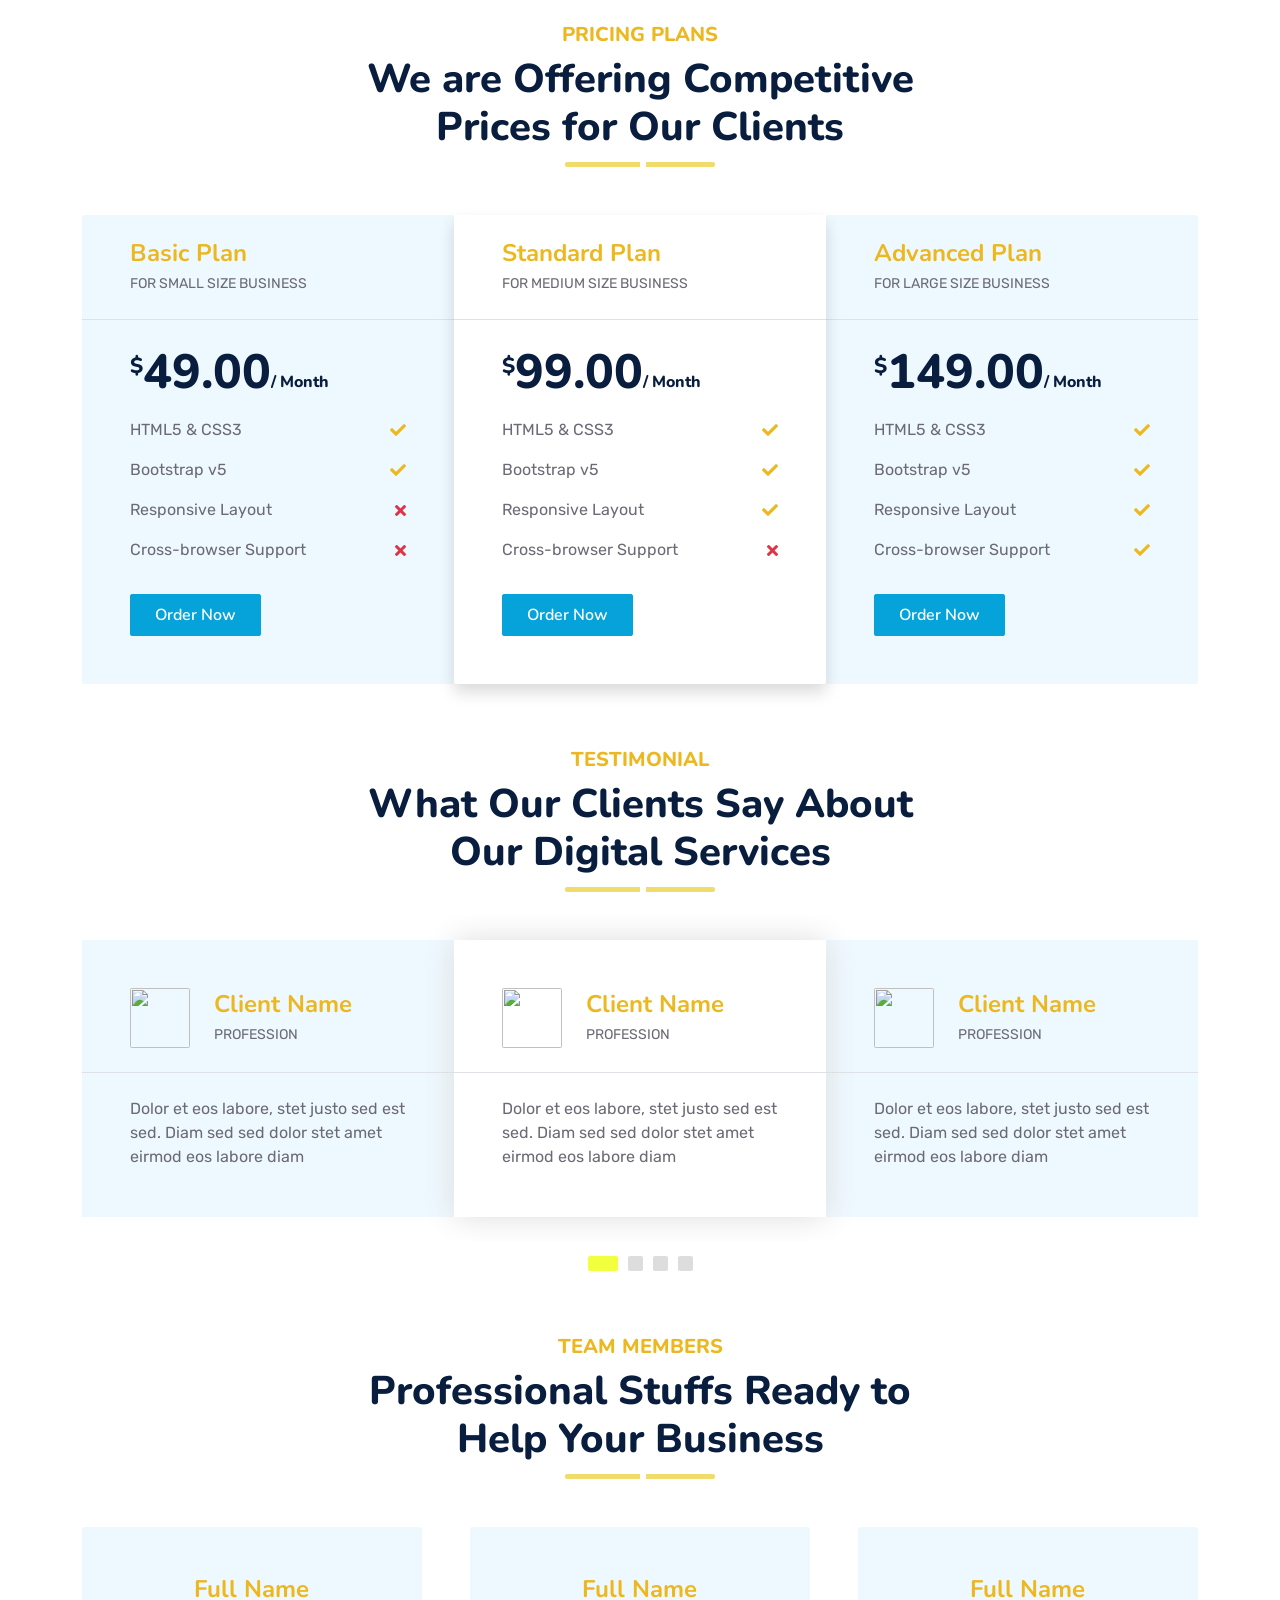
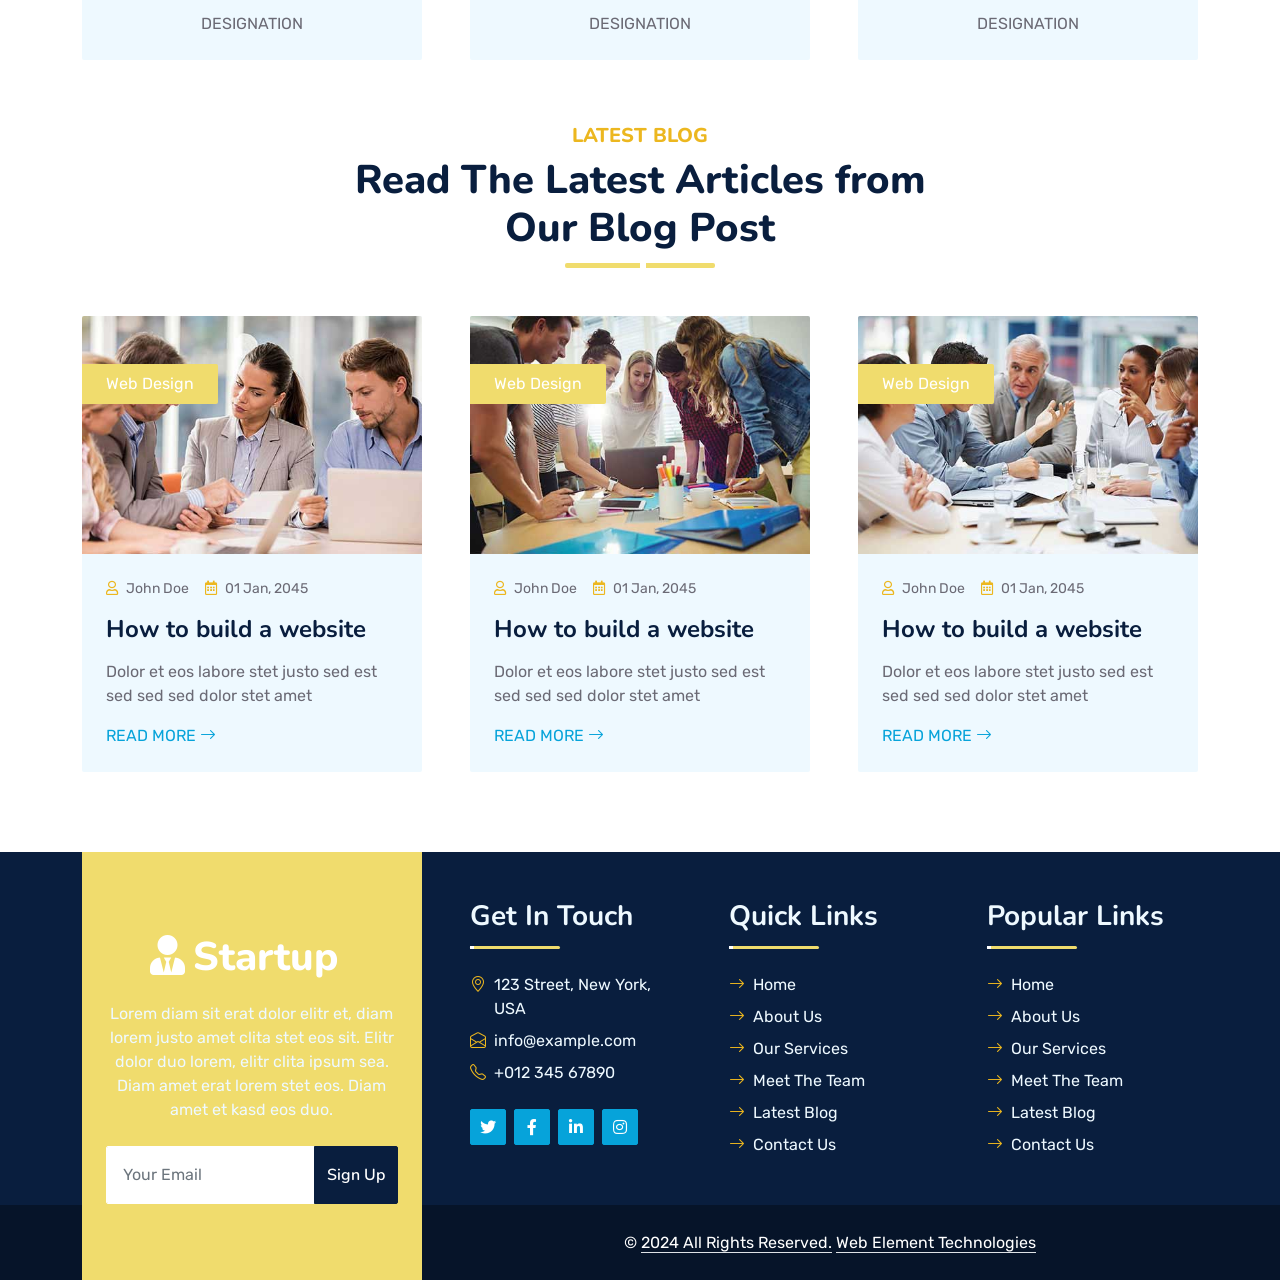
==== commit a27dfab8: "new code updated by admin" ====
--- a/index.html
+++ b/index.html
@@ -65,7 +65,7 @@
                     <a href="contact.html" class="nav-item nav-link">Contact</a>
                 </div>
                 <butaton type="button" class="btn text-primary ms-3" data-bs-toggle="modal" data-bs-target="#searchModal"><i class="fa fa-search"></i></butaton>
-                <a href="admin/index.html" class="btn btn-primary py-2 px-4 ms-3">Login</a>
+                <a href="./admin/index.html" class="btn btn-primary py-2 px-4 ms-3">Login</a>
             </div>
         </nav>
 
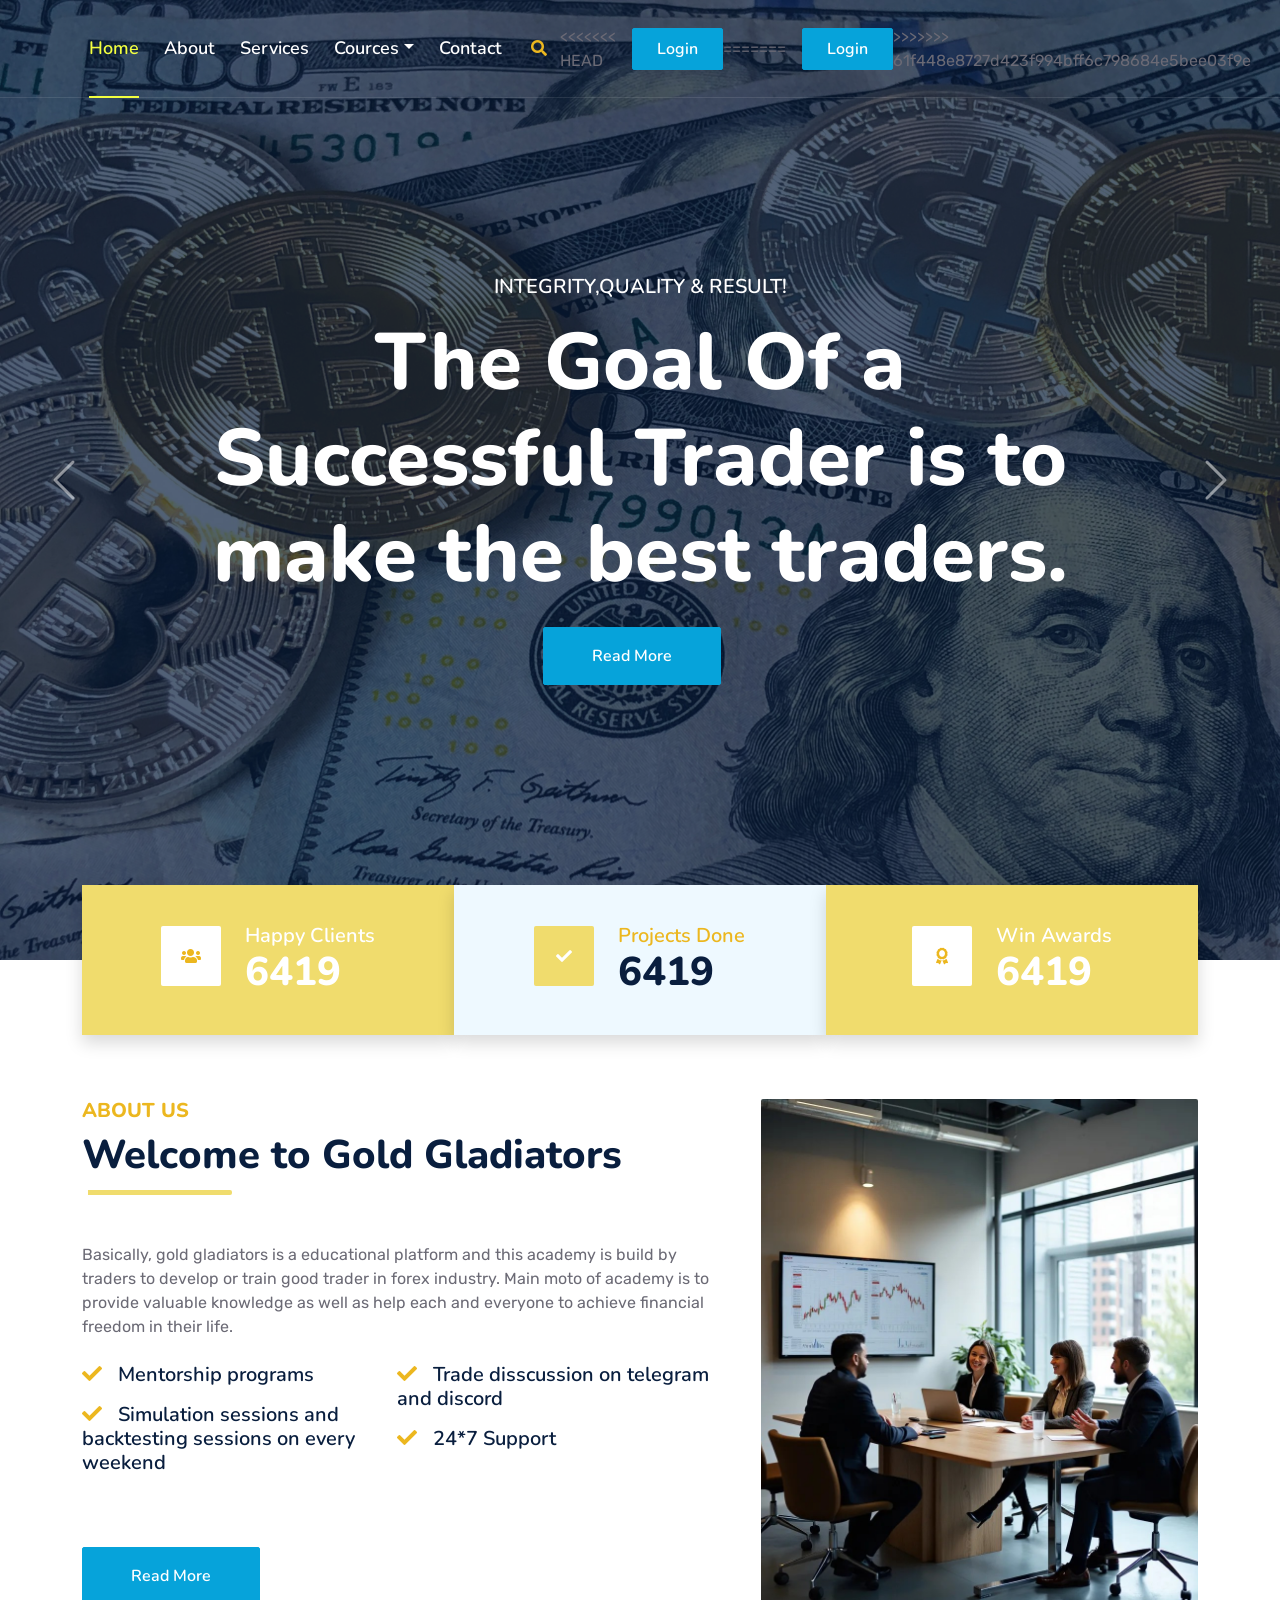
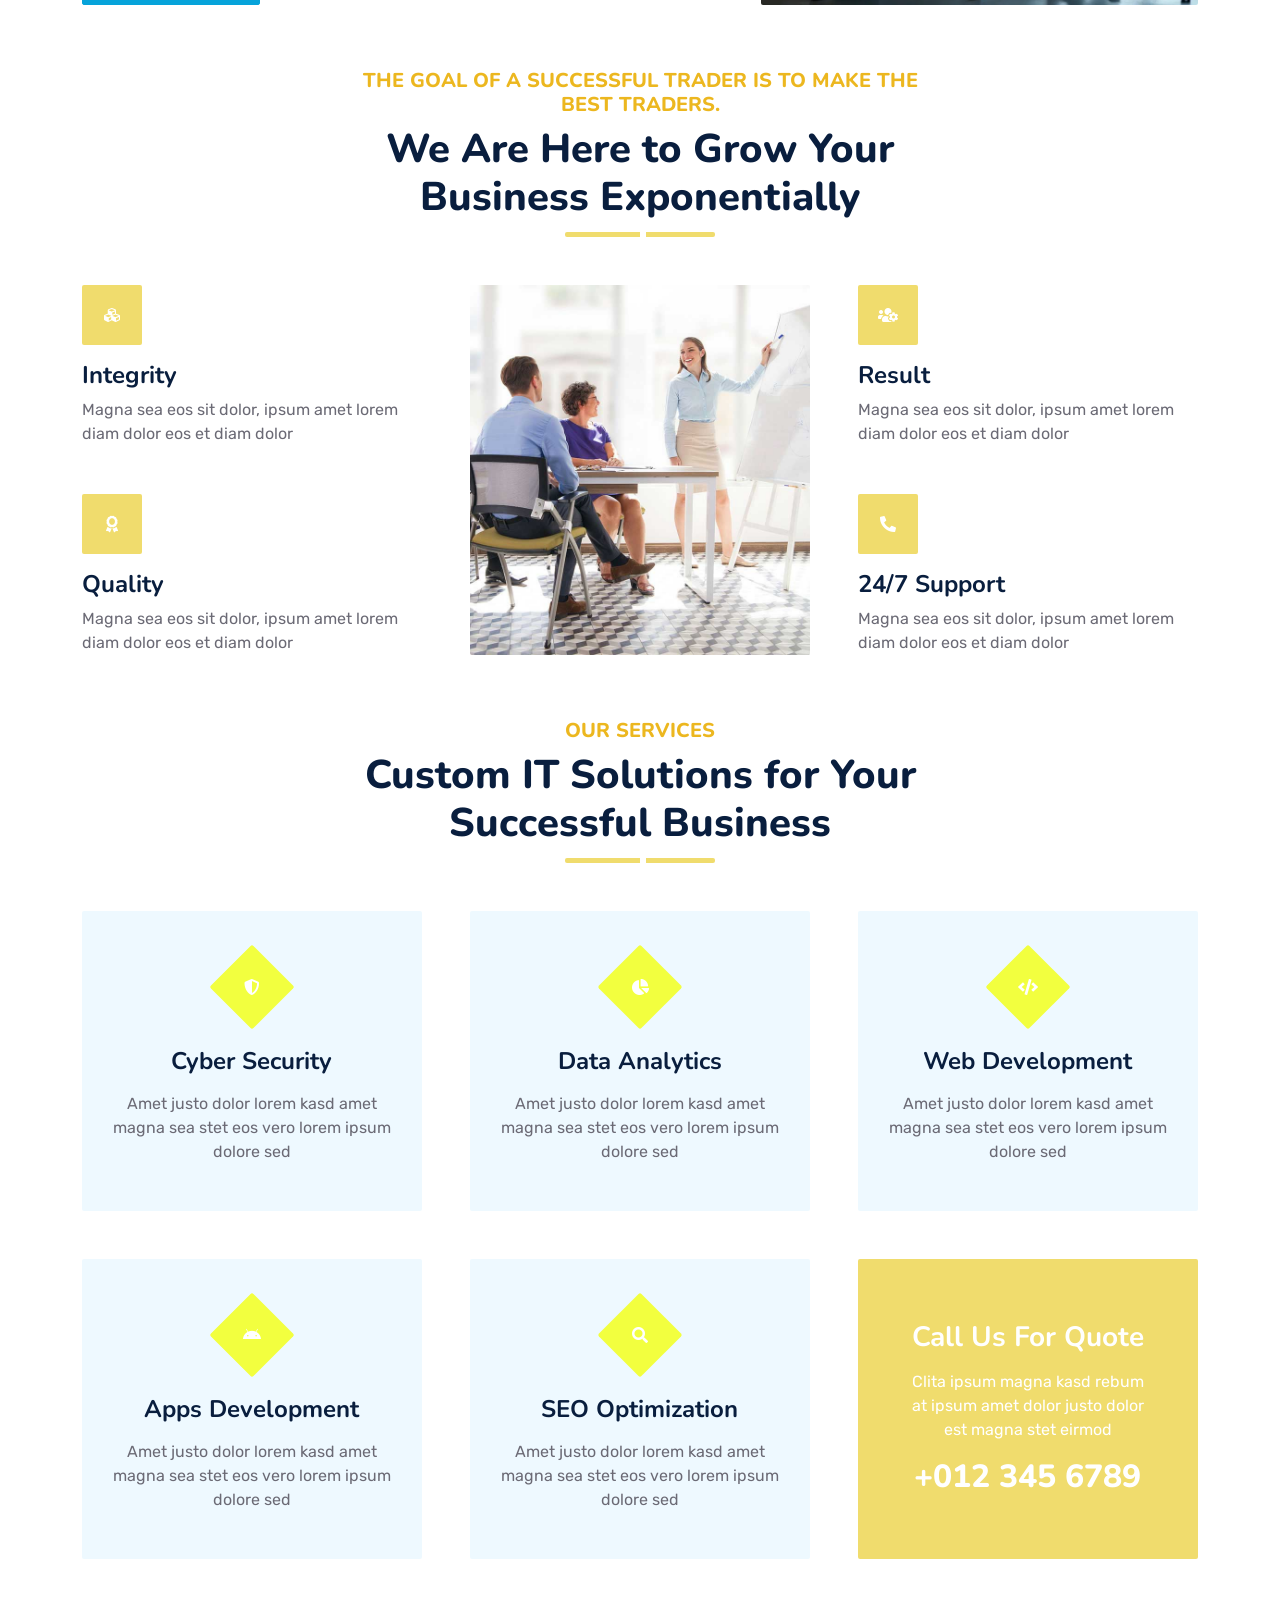
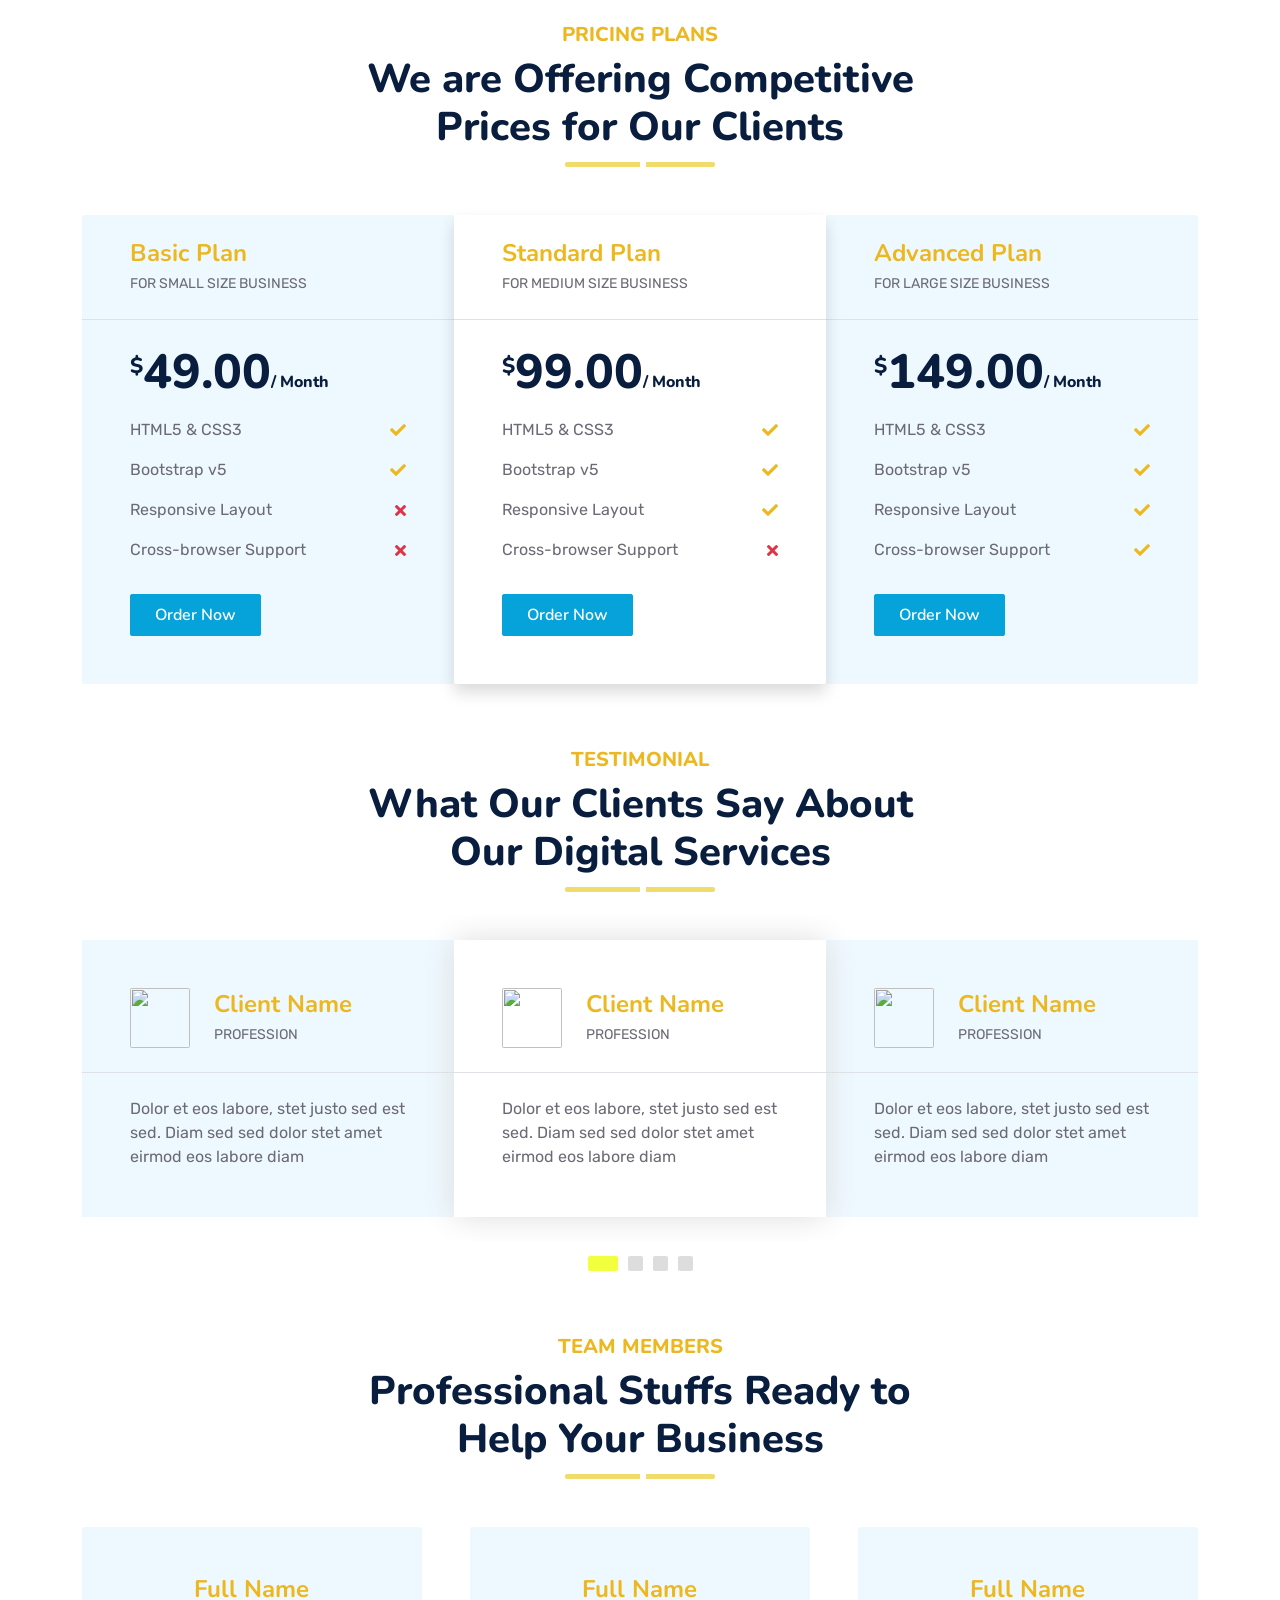
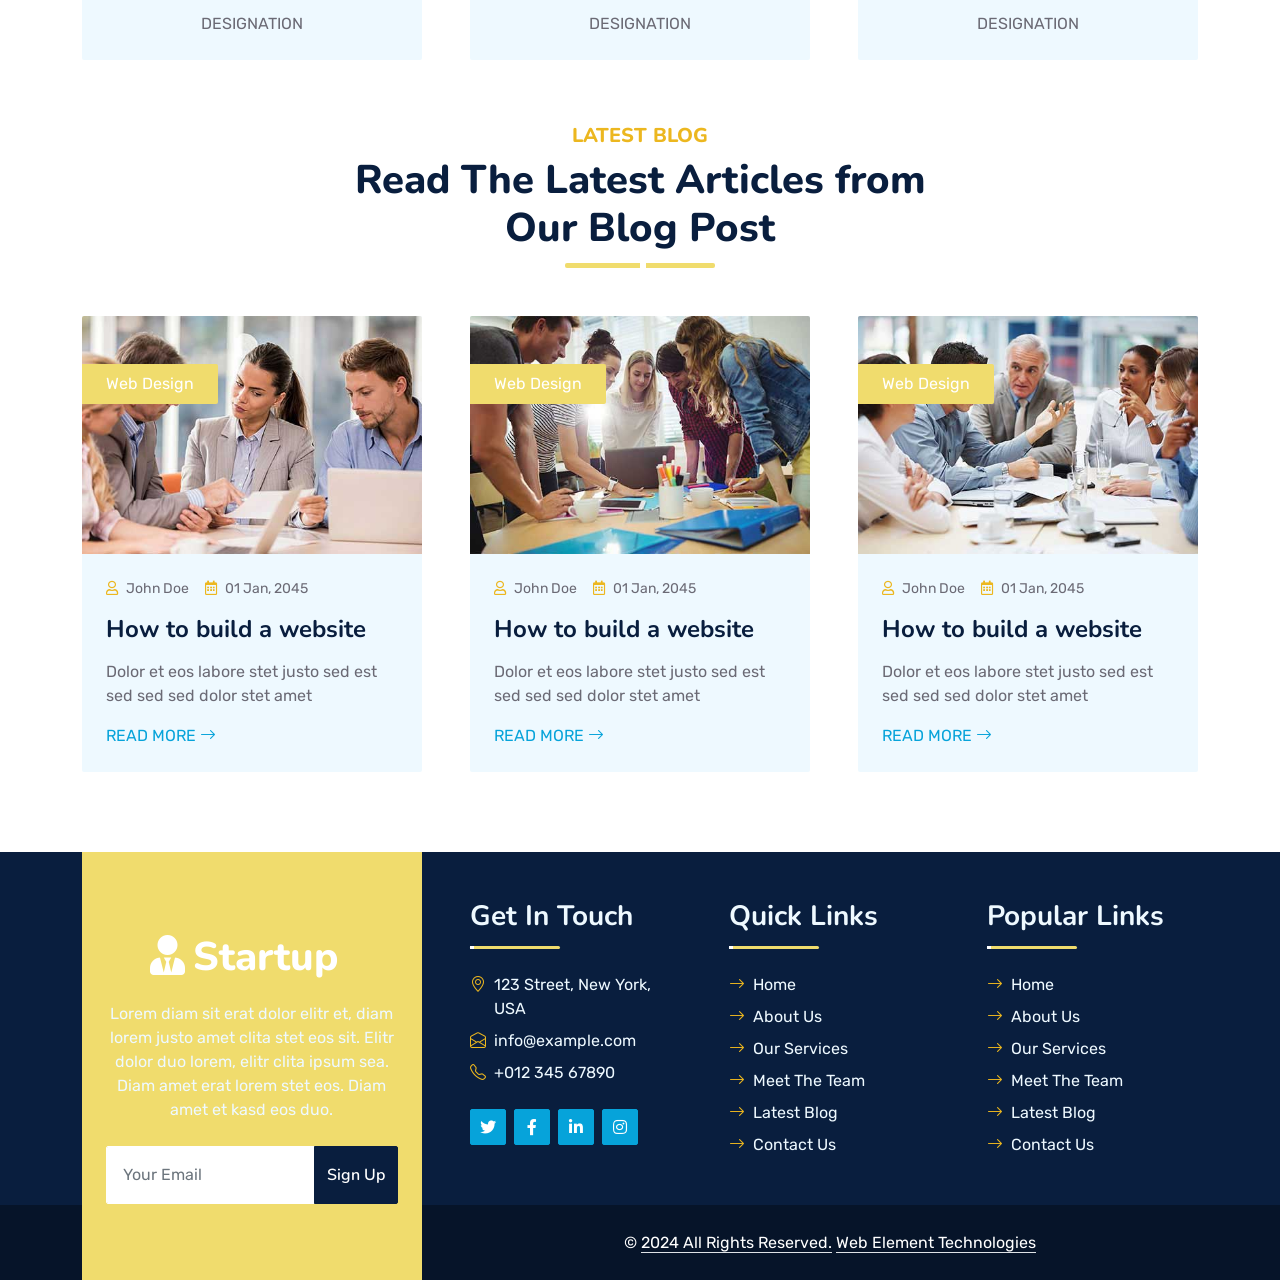
==== commit 1d98ebd5: "new code updated by admin" ====
--- a/index.html
+++ b/index.html
@@ -65,7 +65,11 @@
                     <a href="contact.html" class="nav-item nav-link">Contact</a>
                 </div>
                 <butaton type="button" class="btn text-primary ms-3" data-bs-toggle="modal" data-bs-target="#searchModal"><i class="fa fa-search"></i></butaton>
+<<<<<<< HEAD
                 <a href="./admin/index.html" class="btn btn-primary py-2 px-4 ms-3">Login</a>
+=======
+                <a href="admin/index.html" class="btn btn-primary py-2 px-4 ms-3">Login</a>
+>>>>>>> 61f448e8727d423f994bff6c798684e5bee03f9e
             </div>
         </nav>
 
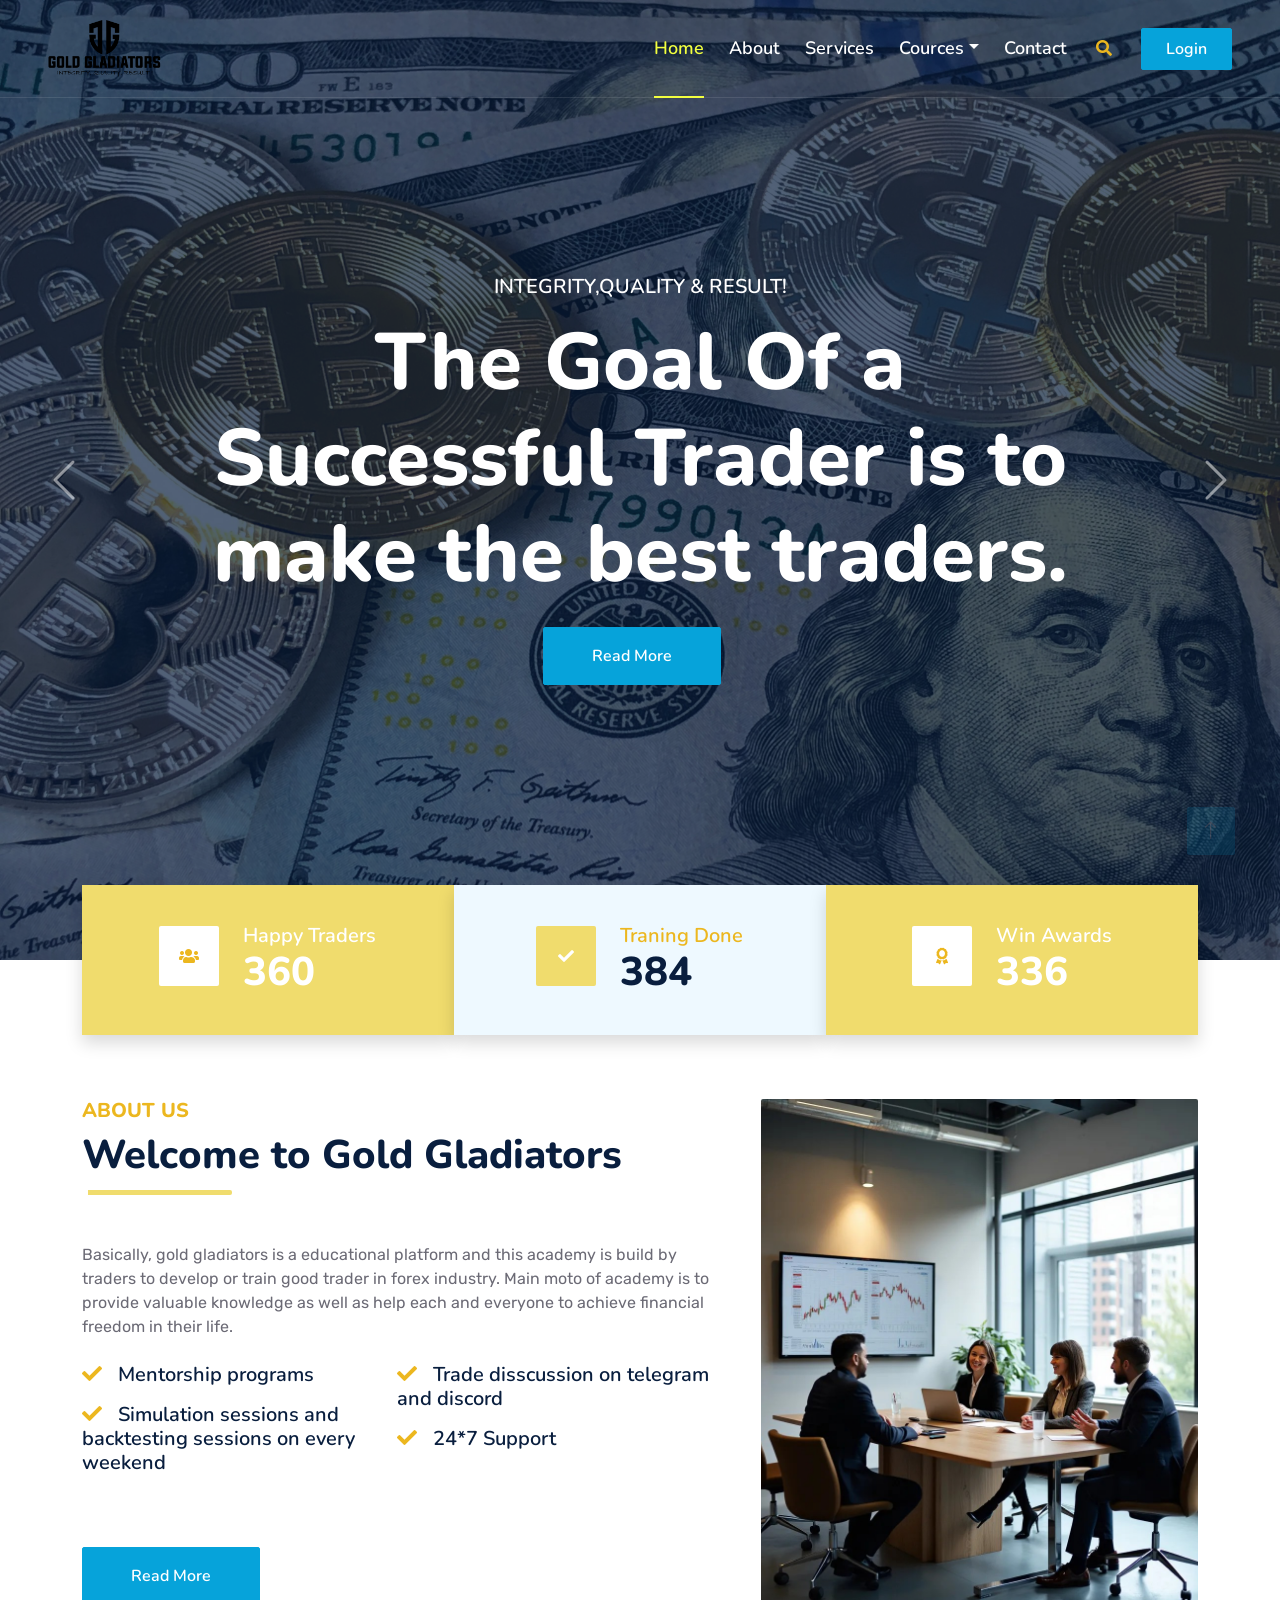
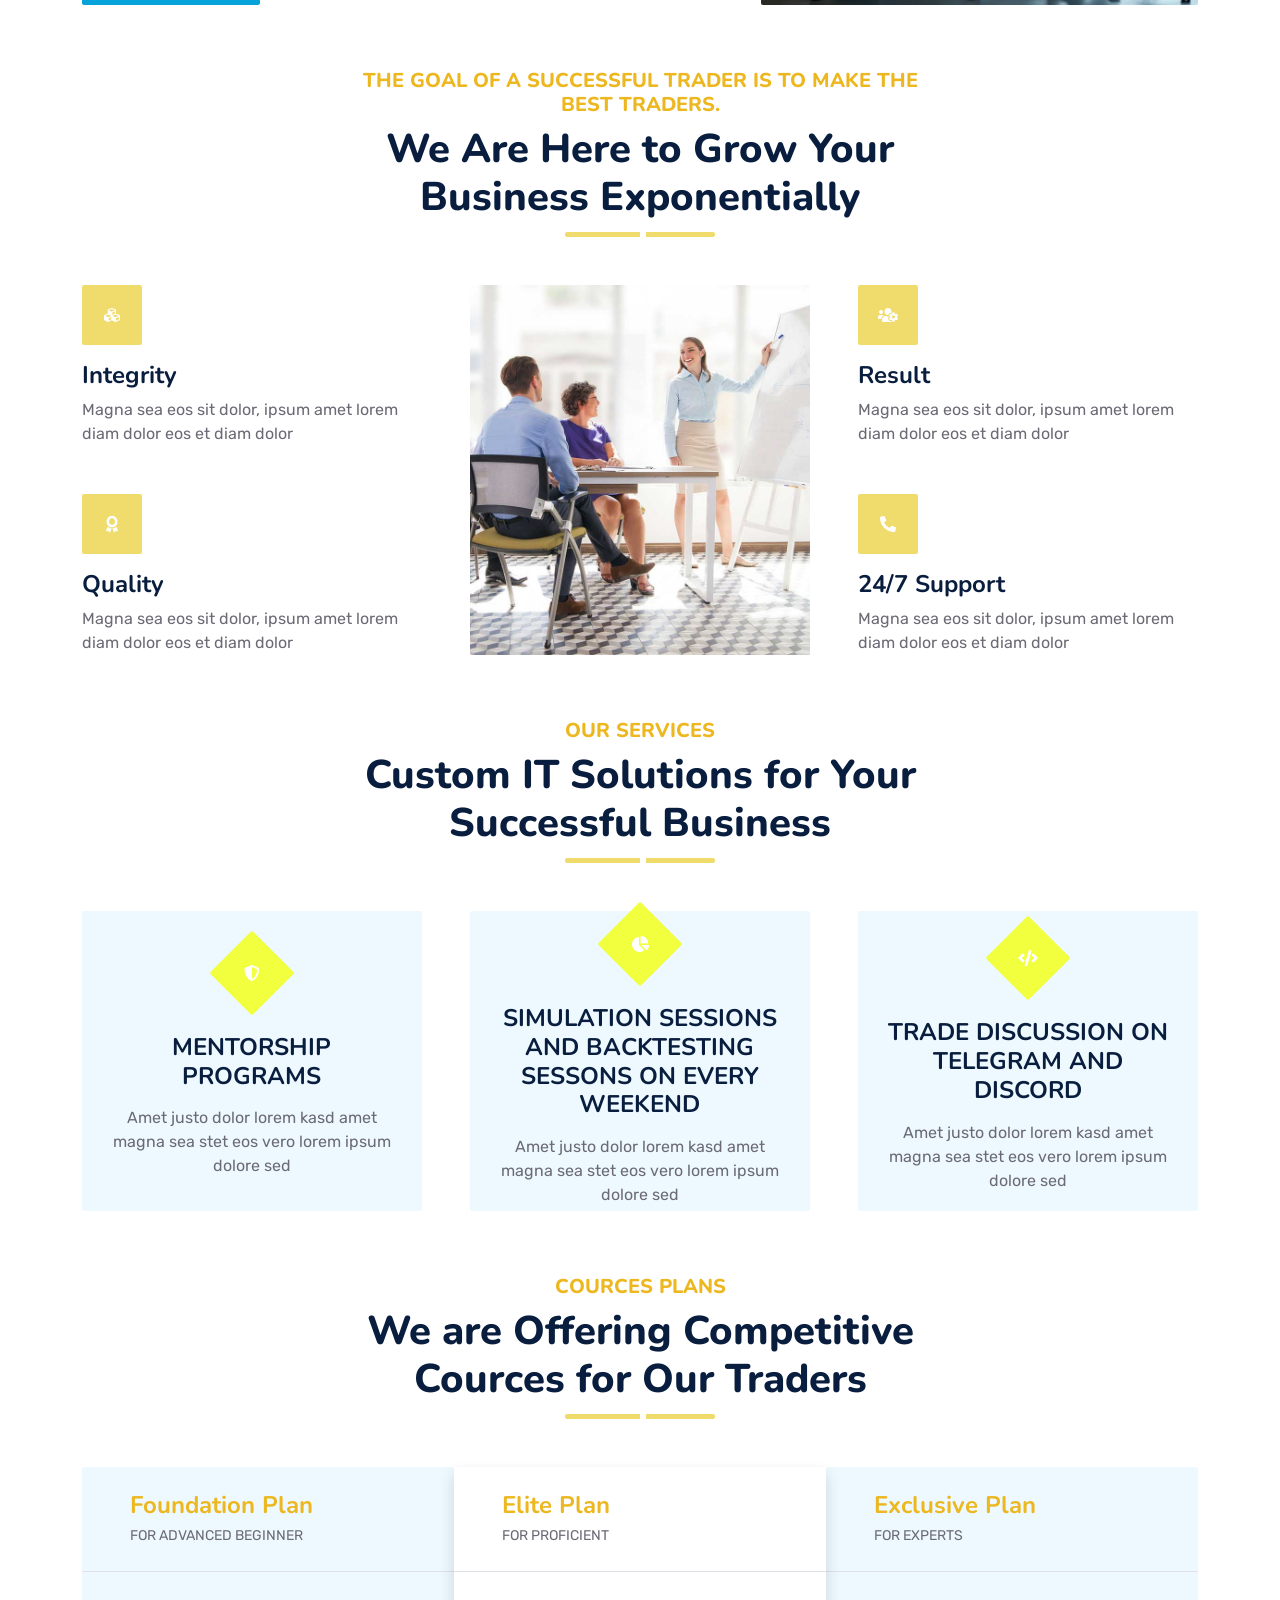
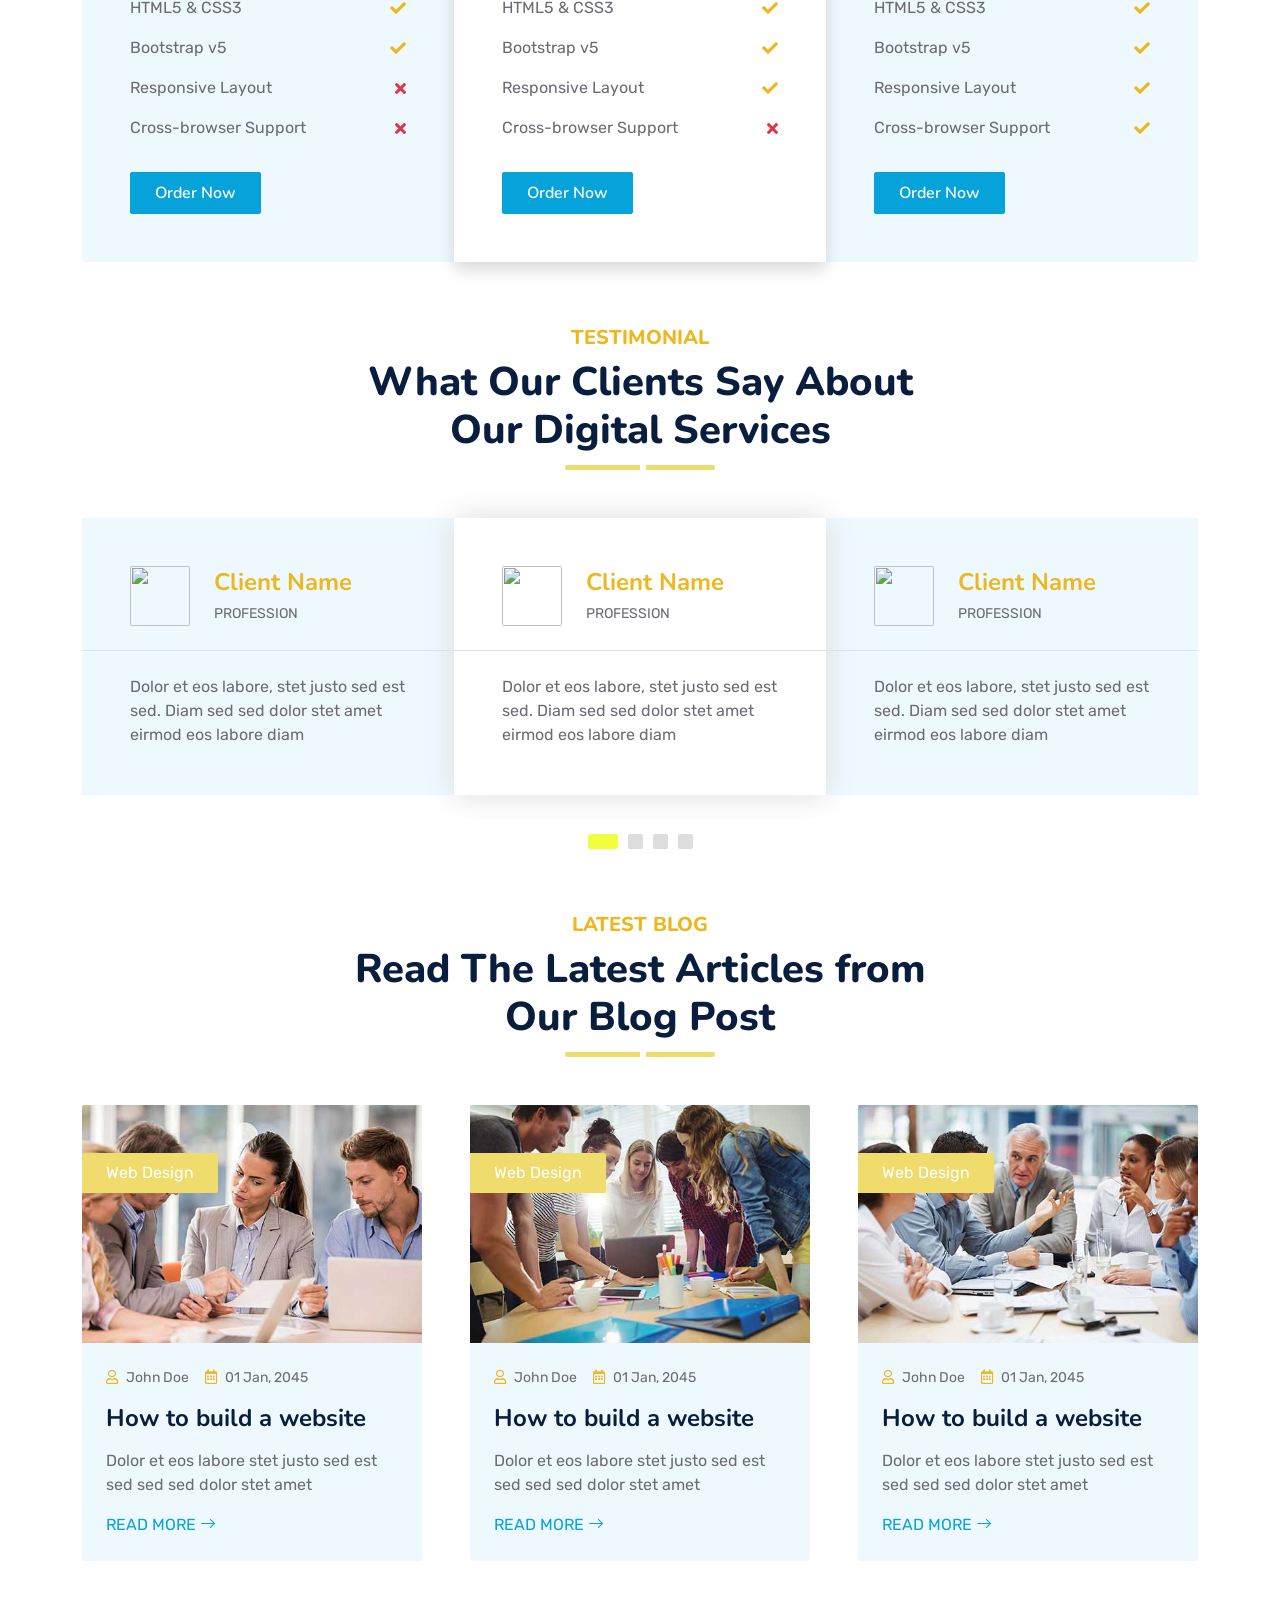
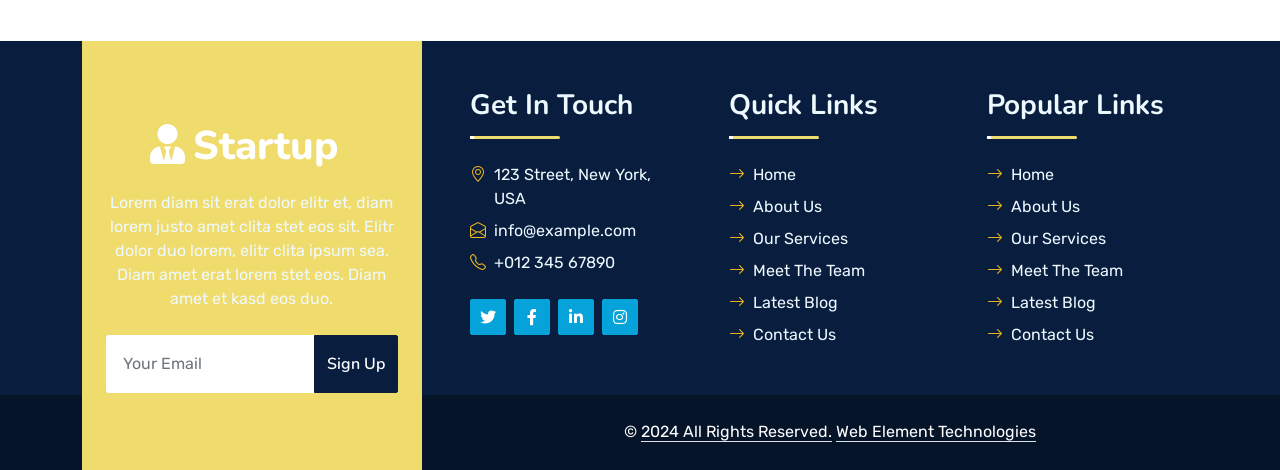
==== commit 9ea635be: "about page chnaged by admin" ====
--- a/index.html
+++ b/index.html
@@ -65,11 +65,7 @@
                     <a href="contact.html" class="nav-item nav-link">Contact</a>
                 </div>
                 <butaton type="button" class="btn text-primary ms-3" data-bs-toggle="modal" data-bs-target="#searchModal"><i class="fa fa-search"></i></butaton>
-<<<<<<< HEAD
                 <a href="./admin/index.html" class="btn btn-primary py-2 px-4 ms-3">Login</a>
-=======
-                <a href="admin/index.html" class="btn btn-primary py-2 px-4 ms-3">Login</a>
->>>>>>> 61f448e8727d423f994bff6c798684e5bee03f9e
             </div>
         </nav>
 
@@ -142,8 +138,8 @@
                             <i class="fa fa-users text-primary"></i>
                         </div>
                         <div class="ps-4">
-                            <h5 class="text-white mb-0">Happy Clients</h5>
-                            <h1 class="text-white mb-0" data-toggle="counter-up">12345</h1>
+                            <h5 class="text-white mb-0">Happy Traders</h5>
+                            <h1 class="text-white mb-0" data-toggle="counter-up">1200</h1>
                         </div>
                     </div>
                 </div>
@@ -153,8 +149,8 @@
                             <i class="fa fa-check text-white"></i>
                         </div>
                         <div class="ps-4">
-                            <h5 class="text-primary mb-0">Projects Done</h5>
-                            <h1 class="mb-0" data-toggle="counter-up">12345</h1>
+                            <h5 class="text-primary mb-0">Traning Done</h5>
+                            <h1 class="mb-0" data-toggle="counter-up">1280</h1>
                         </div>
                     </div>
                 </div>
@@ -165,7 +161,7 @@
                         </div>
                         <div class="ps-4">
                             <h5 class="text-white mb-0">Win Awards</h5>
-                            <h1 class="text-white mb-0" data-toggle="counter-up">12345</h1>
+                            <h1 class="text-white mb-0" data-toggle="counter-up">1120</h1>
                         </div>
                     </div>
                 </div>
@@ -281,7 +277,7 @@
                         <div class="service-icon">
                             <i class="fa fa-shield-alt text-white"></i>
                         </div>
-                        <h4 class="mb-3">Cyber Security</h4>
+                        <h4 class="mb-3">MENTORSHIP PROGRAMS</h4>
                         <p class="m-0">Amet justo dolor lorem kasd amet magna sea stet eos vero lorem ipsum dolore sed</p>
                         <a class="btn btn-lg btn-primary rounded" href="">
                             <i class="bi bi-arrow-right"></i>
@@ -293,7 +289,7 @@
                         <div class="service-icon">
                             <i class="fa fa-chart-pie text-white"></i>
                         </div>
-                        <h4 class="mb-3">Data Analytics</h4>
+                        <h4 class="mb-3">SIMULATION SESSIONS AND BACKTESTING SESSONS ON EVERY WEEKEND</h4>
                         <p class="m-0">Amet justo dolor lorem kasd amet magna sea stet eos vero lorem ipsum dolore sed</p>
                         <a class="btn btn-lg btn-primary rounded" href="">
                             <i class="bi bi-arrow-right"></i>
@@ -305,44 +301,14 @@
                         <div class="service-icon">
                             <i class="fa fa-code text-white"></i>
                         </div>
-                        <h4 class="mb-3">Web Development</h4>
+                        <h4 class="mb-3">TRADE DISCUSSION ON TELEGRAM AND DISCORD</h4>
                         <p class="m-0">Amet justo dolor lorem kasd amet magna sea stet eos vero lorem ipsum dolore sed</p>
                         <a class="btn btn-lg btn-primary rounded" href="">
                             <i class="bi bi-arrow-right"></i>
                         </a>
                     </div>
                 </div>
-                <div class="col-lg-4 col-md-6 wow zoomIn" data-wow-delay="0.3s">
-                    <div class="service-item bg-light rounded d-flex flex-column align-items-center justify-content-center text-center">
-                        <div class="service-icon">
-                            <i class="fab fa-android text-white"></i>
-                        </div>
-                        <h4 class="mb-3">Apps Development</h4>
-                        <p class="m-0">Amet justo dolor lorem kasd amet magna sea stet eos vero lorem ipsum dolore sed</p>
-                        <a class="btn btn-lg btn-primary rounded" href="">
-                            <i class="bi bi-arrow-right"></i>
-                        </a>
-                    </div>
-                </div>
-                <div class="col-lg-4 col-md-6 wow zoomIn" data-wow-delay="0.6s">
-                    <div class="service-item bg-light rounded d-flex flex-column align-items-center justify-content-center text-center">
-                        <div class="service-icon">
-                            <i class="fa fa-search text-white"></i>
-                        </div>
-                        <h4 class="mb-3">SEO Optimization</h4>
-                        <p class="m-0">Amet justo dolor lorem kasd amet magna sea stet eos vero lorem ipsum dolore sed</p>
-                        <a class="btn btn-lg btn-primary rounded" href="">
-                            <i class="bi bi-arrow-right"></i>
-                        </a>
-                    </div>
-                </div>
-                <div class="col-lg-4 col-md-6 wow zoomIn" data-wow-delay="0.9s">
-                    <div class="position-relative bg-primary rounded h-100 d-flex flex-column align-items-center justify-content-center text-center p-5">
-                        <h3 class="text-white mb-3">Call Us For Quote</h3>
-                        <p class="text-white mb-3">Clita ipsum magna kasd rebum at ipsum amet dolor justo dolor est magna stet eirmod</p>
-                        <h2 class="text-white mb-0">+012 345 6789</h2>
-                    </div>
-                </div>
+                      
             </div>
         </div>
     </div>
@@ -353,20 +319,20 @@
     <div class="container-fluid py-5 wow fadeInUp" data-wow-delay="0.1s">
         <div class="container py-5">
             <div class="section-title text-center position-relative pb-3 mb-5 mx-auto" style="max-width: 600px;">
-                <h5 class="fw-bold text-primary text-uppercase">Pricing Plans</h5>
-                <h1 class="mb-0">We are Offering Competitive Prices for Our Clients</h1>
+                <h5 class="fw-bold text-primary text-uppercase">Cources Plans</h5>
+                <h1 class="mb-0">We are Offering Competitive Cources for Our Traders</h1>
             </div>
             <div class="row g-0">
                 <div class="col-lg-4 wow slideInUp" data-wow-delay="0.6s">
                     <div class="bg-light rounded">
                         <div class="border-bottom py-4 px-5 mb-4">
-                            <h4 class="text-primary mb-1">Basic Plan</h4>
-                            <small class="text-uppercase">For Small Size Business</small>
+                            <h4 class="text-primary mb-1">Foundation Plan</h4>
+                            <small class="text-uppercase">For Advanced Beginner</small>
                         </div>
                         <div class="p-5 pt-0">
                             <h1 class="display-5 mb-3">
-                                <small class="align-top" style="font-size: 22px; line-height: 45px;">$</small>49.00<small
-                                    class="align-bottom" style="font-size: 16px; line-height: 40px;">/ Month</small>
+                                <!--<small class="align-top" style="font-size: 22px; line-height: 45px;">$</small>49.00<small
+                                    class="align-bottom" style="font-size: 16px; line-height: 40px;">/ Month</small> -->
                             </h1>
                             <div class="d-flex justify-content-between mb-3"><span>HTML5 & CSS3</span><i class="fa fa-check text-primary pt-1"></i></div>
                             <div class="d-flex justify-content-between mb-3"><span>Bootstrap v5</span><i class="fa fa-check text-primary pt-1"></i></div>
@@ -379,13 +345,13 @@
                 <div class="col-lg-4 wow slideInUp" data-wow-delay="0.3s">
                     <div class="bg-white rounded shadow position-relative" style="z-index: 1;">
                         <div class="border-bottom py-4 px-5 mb-4">
-                            <h4 class="text-primary mb-1">Standard Plan</h4>
-                            <small class="text-uppercase">For Medium Size Business</small>
+                            <h4 class="text-primary mb-1">Elite Plan</h4>
+                            <small class="text-uppercase">For Proficient</small>
                         </div>
                         <div class="p-5 pt-0">
                             <h1 class="display-5 mb-3">
-                                <small class="align-top" style="font-size: 22px; line-height: 45px;">$</small>99.00<small
-                                    class="align-bottom" style="font-size: 16px; line-height: 40px;">/ Month</small>
+                                <!-- <small class="align-top" style="font-size: 22px; line-height: 45px;">$</small>99.00<small
+                                    class="align-bottom" style="font-size: 16px; line-height: 40px;">/ Month</small> -->
                             </h1>
                             <div class="d-flex justify-content-between mb-3"><span>HTML5 & CSS3</span><i class="fa fa-check text-primary pt-1"></i></div>
                             <div class="d-flex justify-content-between mb-3"><span>Bootstrap v5</span><i class="fa fa-check text-primary pt-1"></i></div>
@@ -398,13 +364,13 @@
                 <div class="col-lg-4 wow slideInUp" data-wow-delay="0.9s">
                     <div class="bg-light rounded">
                         <div class="border-bottom py-4 px-5 mb-4">
-                            <h4 class="text-primary mb-1">Advanced Plan</h4>
-                            <small class="text-uppercase">For Large Size Business</small>
+                            <h4 class="text-primary mb-1">Exclusive Plan</h4>
+                            <small class="text-uppercase">For Experts</small>
                         </div>
                         <div class="p-5 pt-0">
                             <h1 class="display-5 mb-3">
-                                <small class="align-top" style="font-size: 22px; line-height: 45px;">$</small>149.00<small
-                                    class="align-bottom" style="font-size: 16px; line-height: 40px;">/ Month</small>
+                            <!-- <small class="align-top" style="font-size: 22px; line-height: 45px;">$</small>149.00<small
+                                    class="align-bottom" style="font-size: 16px; line-height: 40px;">/ Month</small> -->
                             </h1>
                             <div class="d-flex justify-content-between mb-3"><span>HTML5 & CSS3</span><i class="fa fa-check text-primary pt-1"></i></div>
                             <div class="d-flex justify-content-between mb-3"><span>Bootstrap v5</span><i class="fa fa-check text-primary pt-1"></i></div>
@@ -480,7 +446,7 @@
     <!-- Testimonial End -->
 
 
-    <!-- Team Start -->
+    <!-- Team Start
     <div class="container-fluid py-5 wow fadeInUp" data-wow-delay="0.1s">
         <div class="container py-5">
             <div class="section-title text-center position-relative pb-3 mb-5 mx-auto" style="max-width: 600px;">
@@ -542,7 +508,7 @@
             </div>
         </div>
     </div>
-    <!-- Team End -->
+    Team End -->
 
 
     <!-- Blog Start -->
--- a/css/style.css
+++ b/css/style.css
@@ -137,7 +137,7 @@
 }
 
 .sticky-top.navbar-dark .navbar-nav .nav-link {
-    padding: 20px 0;
+    padding: 18px 0;
     color: var(--dark);
 }
 
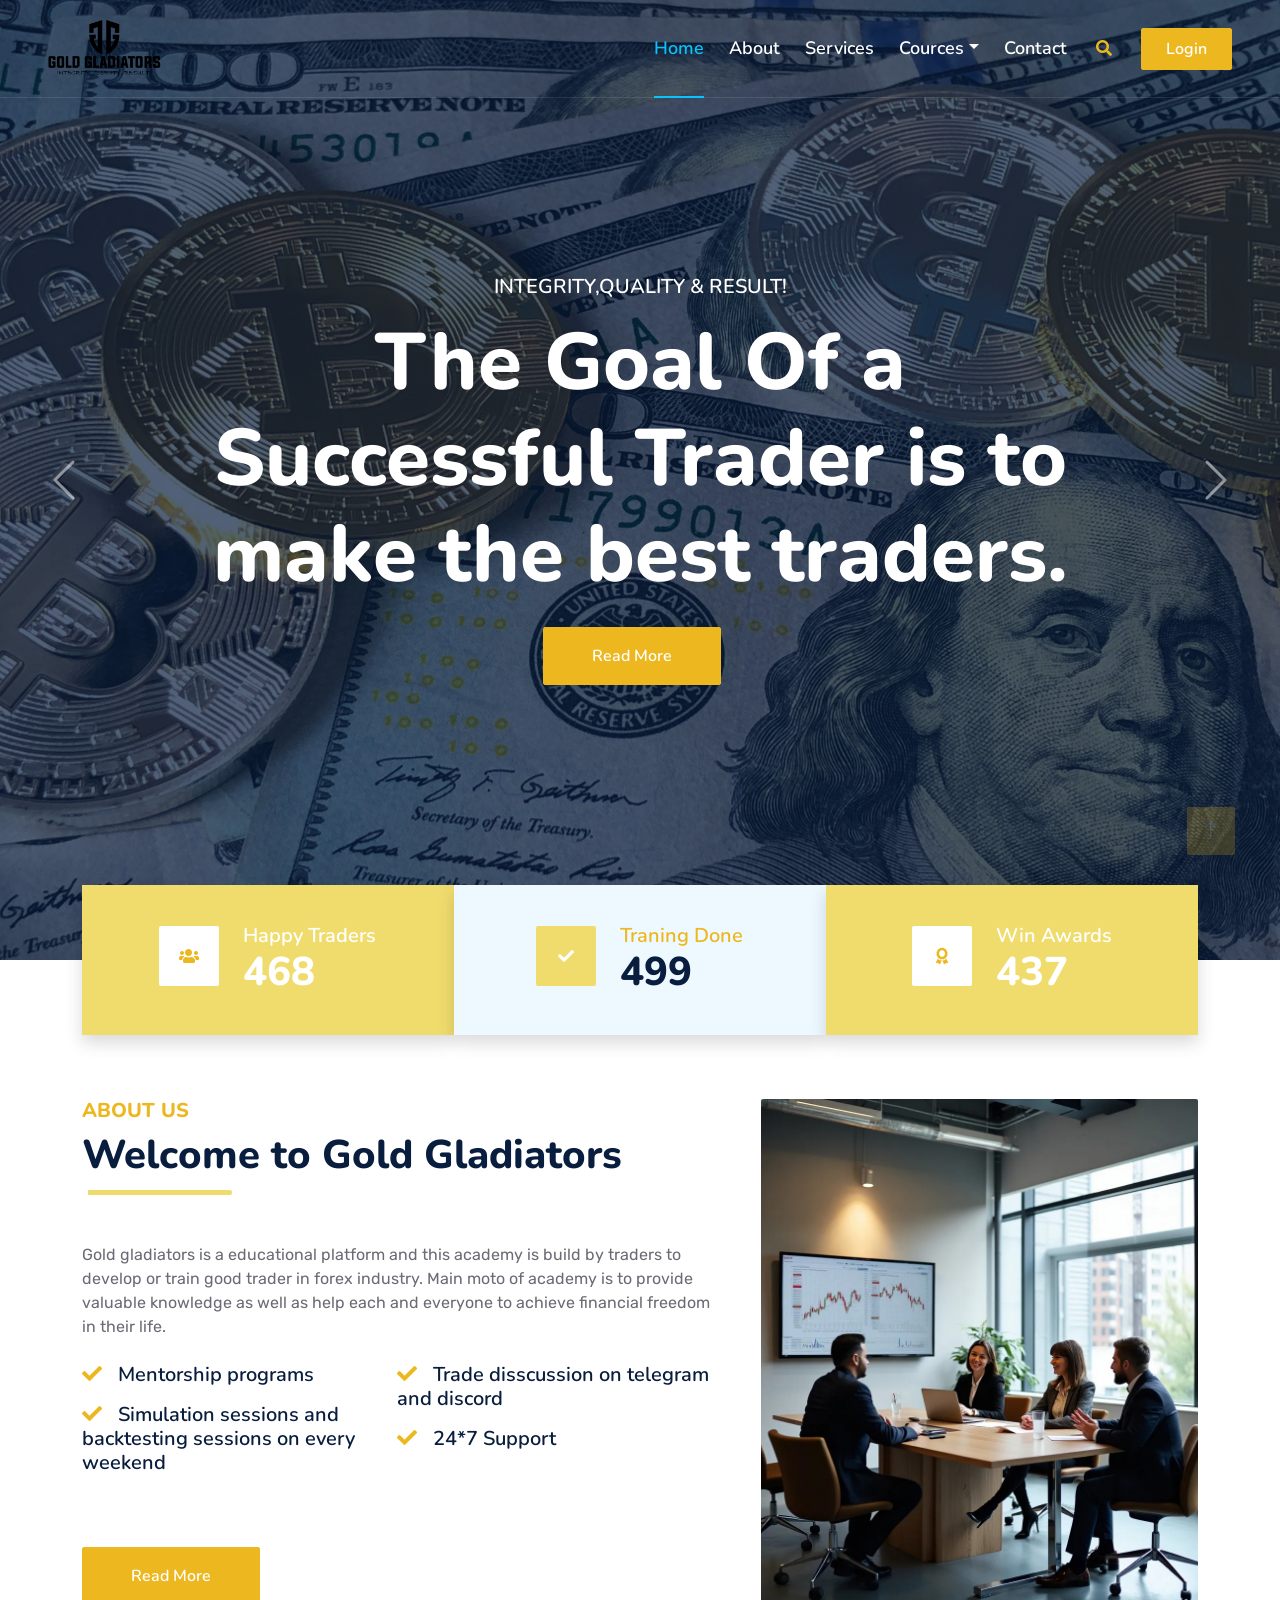
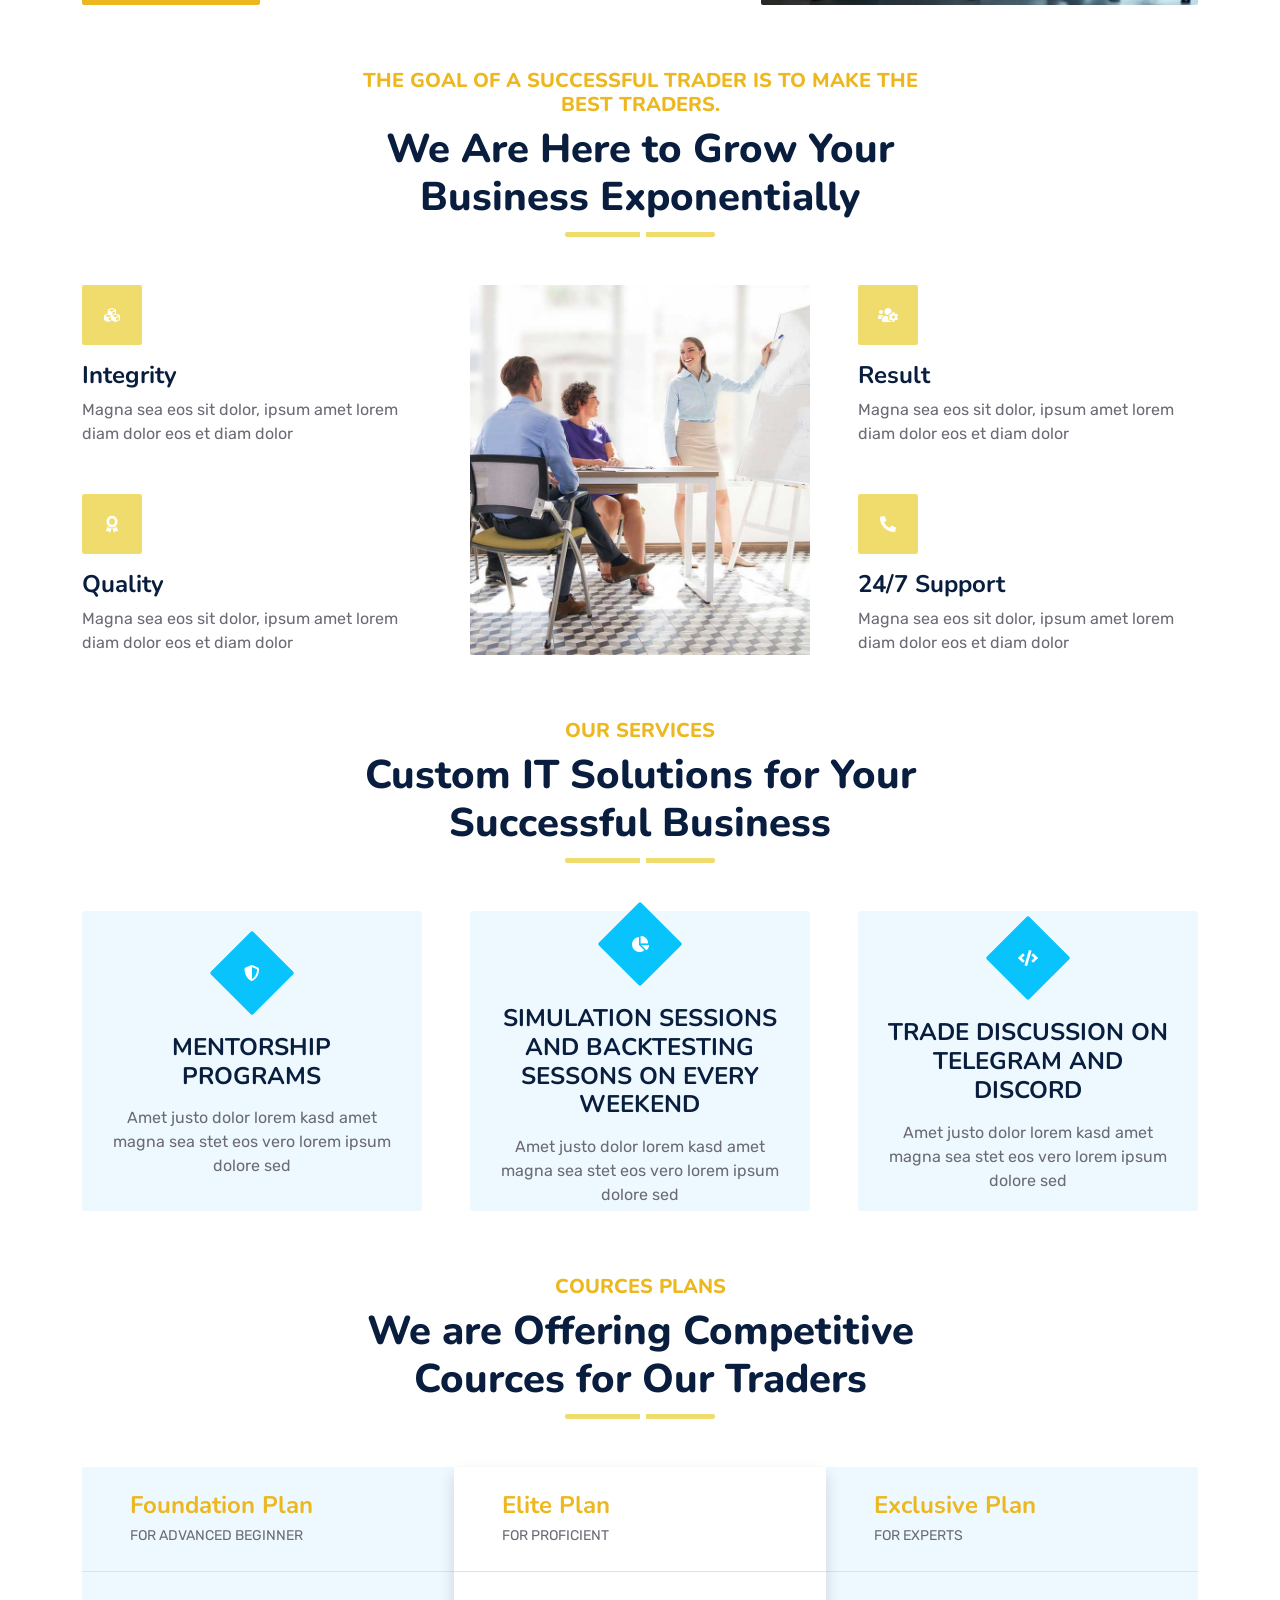
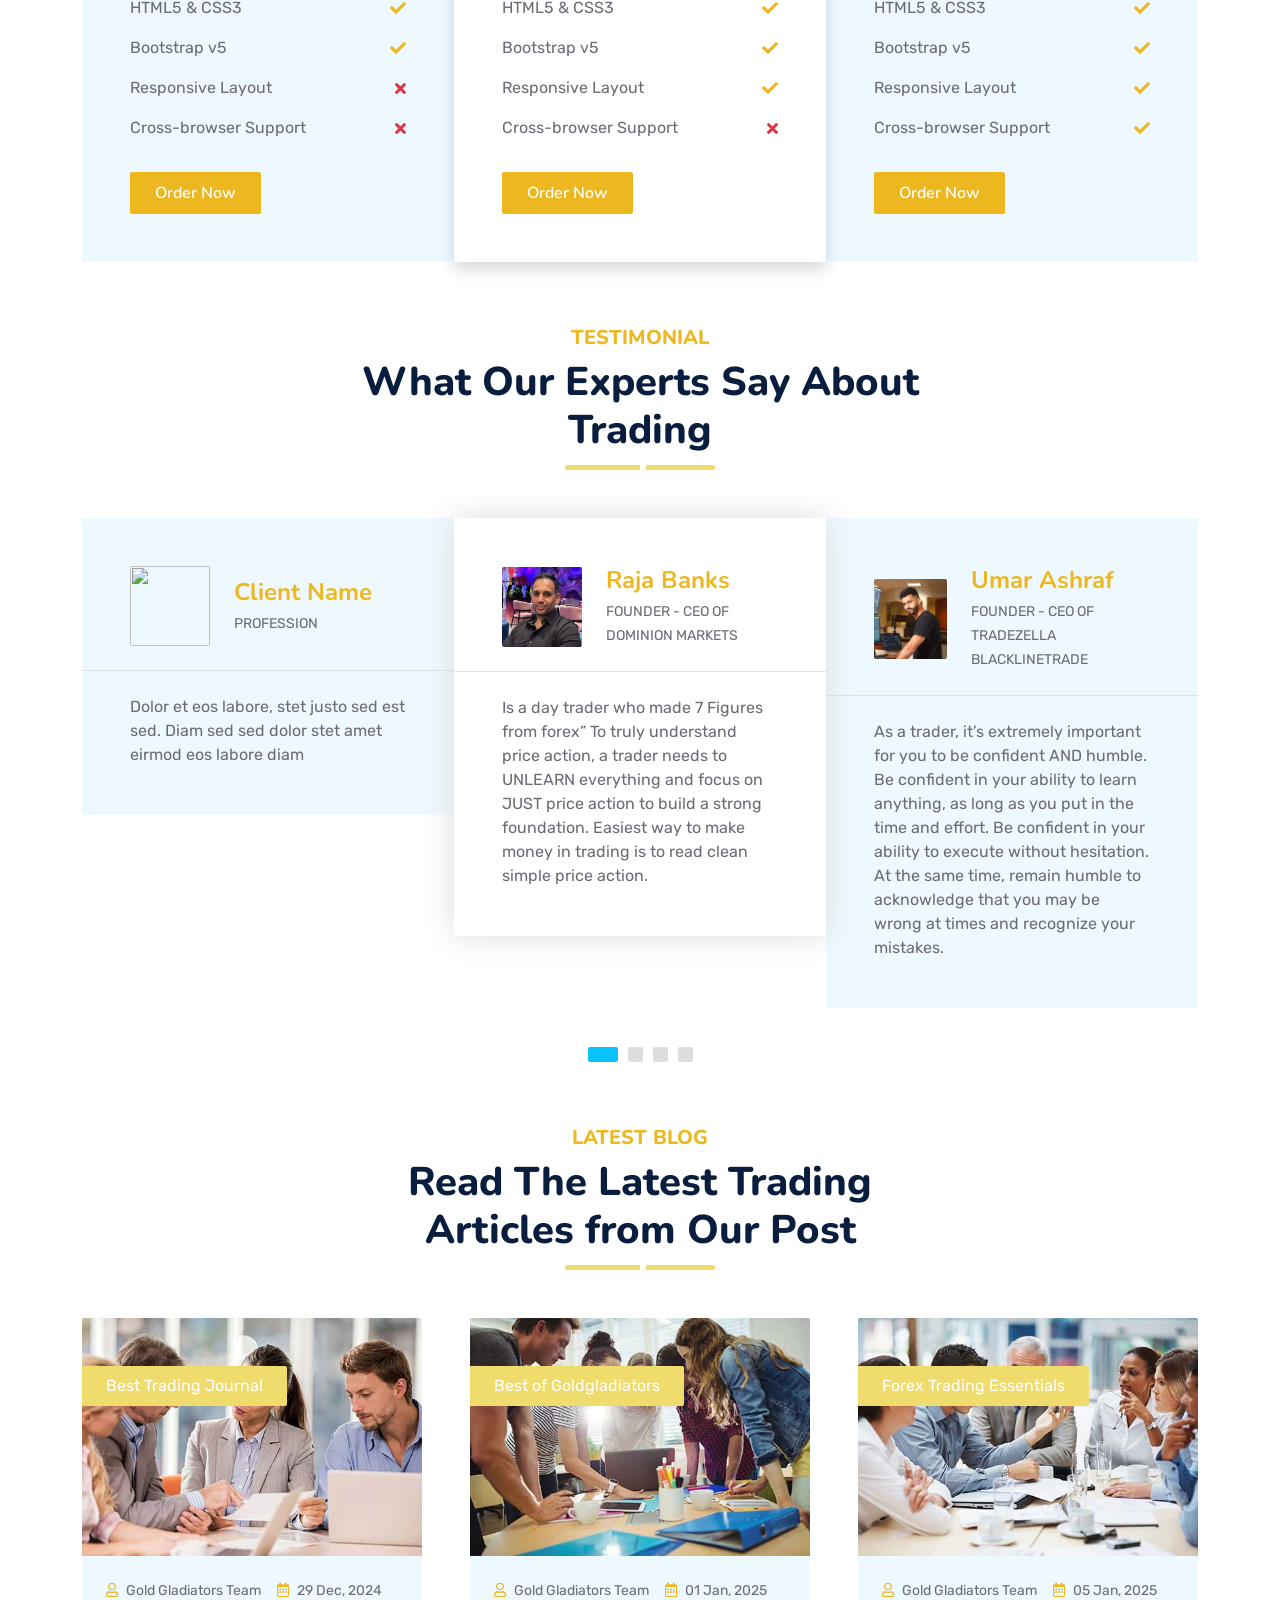
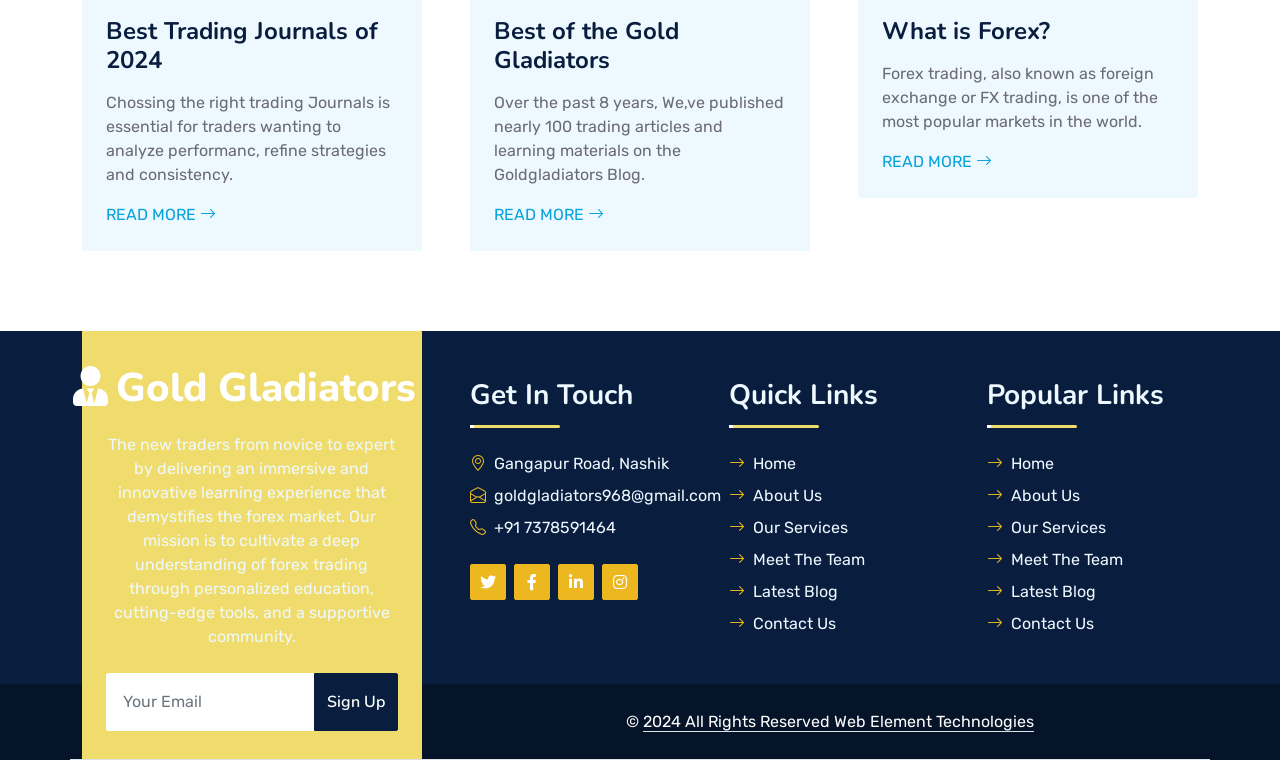
==== commit 2b8d6be7: "index chnaged by admin" ====
--- a/index.html
+++ b/index.html
@@ -180,7 +180,7 @@
                         <h5 class="fw-bold text-primary text-uppercase">About Us</h5>
                         <h1 class="mb-0">Welcome to Gold Gladiators</h1>
                     </div>
-                    <p class="mb-4">Basically, gold gladiators is a educational platform and this academy is build by traders to develop or train good trader in forex industry. Main moto of academy is to provide valuable knowledge as well as help each and everyone to achieve financial freedom in their life.</p>
+                    <p class="mb-4">Gold gladiators is a educational platform and this academy is build by traders to develop or train good trader in forex industry. Main moto of academy is to provide valuable knowledge as well as help each and everyone to achieve financial freedom in their life.</p>
                     <div class="row g-0 mb-3">
                         <div class="col-sm-6 wow zoomIn" data-wow-delay="0.2s">
                             <h5 class="mb-3"><i class="fa fa-check text-primary me-3"></i>Mentorship programs</h5>
@@ -389,48 +389,55 @@
         <div class="container py-5">
             <div class="section-title text-center position-relative pb-3 mb-4 mx-auto" style="max-width: 600px;">
                 <h5 class="fw-bold text-primary text-uppercase">Testimonial</h5>
-                <h1 class="mb-0">What Our Clients Say About Our Digital Services</h1>
+                <h1 class="mb-0">What Our Experts Say About Trading</h1>
             </div>
             <div class="owl-carousel testimonial-carousel wow fadeInUp" data-wow-delay="0.6s">
                 <div class="testimonial-item bg-light my-4">
                     <div class="d-flex align-items-center border-bottom pt-5 pb-4 px-5">
-                        <img class="img-fluid rounded" src="img/testimonial-1.jpg" style="width: 60px; height: 60px;" >
+                        <img class="img-fluid rounded" src="img/Raja-Bank.jpg" style="width: 80px; height: 80px;" >
                         <div class="ps-4">
-                            <h4 class="text-primary mb-1">Client Name</h4>
-                            <small class="text-uppercase">Profession</small>
+                            <h4 class="text-primary mb-1">Raja Banks</h4>
+                            <small class="text-uppercase">Founder - CEO of Dominion Markets</small>
                         </div>
                     </div>
                     <div class="pt-4 pb-5 px-5">
-                        Dolor et eos labore, stet justo sed est sed. Diam sed sed dolor stet amet eirmod eos labore diam
+                        Is a day trader who made 7 Figures from forex” To truly understand price action, 
+                        a trader needs to UNLEARN everything and focus on JUST price action to build a strong foundation. 
+                        Easiest way to make money in trading is to read clean simple price action.
                     </div>
                 </div>
                 <div class="testimonial-item bg-light my-4">
                     <div class="d-flex align-items-center border-bottom pt-5 pb-4 px-5">
-                        <img class="img-fluid rounded" src="img/testimonial-2.jpg" style="width: 60px; height: 60px;" >
+                        <img class="img-fluid rounded" src="img/Umar_Ashraf.jpg" style="width: 80px; height: 80px;" >
                         <div class="ps-4">
-                            <h4 class="text-primary mb-1">Client Name</h4>
-                            <small class="text-uppercase">Profession</small>
+                            <h4 class="text-primary mb-1">Umar Ashraf</h4>
+                            <small class="text-uppercase">Founder - CEO of TradeZella Blacklinetrade</small>
                         </div>
                     </div>
                     <div class="pt-4 pb-5 px-5">
-                        Dolor et eos labore, stet justo sed est sed. Diam sed sed dolor stet amet eirmod eos labore diam
+                        As a trader, it’s extremely important for you to be confident AND humble. 
+                        Be confident in your ability to learn anything, as long as you put in the time and effort. 
+                        Be confident in your ability to execute without hesitation. At the same time, 
+                        remain humble to acknowledge that you may be wrong at times and recognize your mistakes. 
+                        
                     </div>
                 </div>
                 <div class="testimonial-item bg-light my-4">
                     <div class="d-flex align-items-center border-bottom pt-5 pb-4 px-5">
-                        <img class="img-fluid rounded" src="img/testimonial-3.jpg" style="width: 60px; height: 60px;" >
+                        <img class="img-fluid rounded" src="img/Nick_stewert.jpg" style="width: 80px; height: 80px;" >
                         <div class="ps-4">
-                            <h4 class="text-primary mb-1">Client Name</h4>
-                            <small class="text-uppercase">Profession</small>
+                            <h4 class="text-primary mb-1">Nick Stewart</h4>
+                            <small class="text-uppercase">Founder - CEO of Time to Eat Trading</small>
                         </div>
                     </div>
                     <div class="pt-4 pb-5 px-5">
-                        Dolor et eos labore, stet justo sed est sed. Diam sed sed dolor stet amet eirmod eos labore diam
+                        Self-discipline is the greatest weapon to master your trading emotions. 
+                        Comparing your day 1 with someone else day 1500 is the worst trading mistake.
                     </div>
                 </div>
                 <div class="testimonial-item bg-light my-4">
                     <div class="d-flex align-items-center border-bottom pt-5 pb-4 px-5">
-                        <img class="img-fluid rounded" src="img/testimonial-4.jpg" style="width: 60px; height: 60px;" >
+                        <img class="img-fluid rounded" src="img/testimonial-4.jpg" style="width: 80px; height: 80px;" >
                         <div class="ps-4">
                             <h4 class="text-primary mb-1">Client Name</h4>
                             <small class="text-uppercase">Profession</small>
@@ -516,22 +523,22 @@
         <div class="container py-5">
             <div class="section-title text-center position-relative pb-3 mb-5 mx-auto" style="max-width: 600px;">
                 <h5 class="fw-bold text-primary text-uppercase">Latest Blog</h5>
-                <h1 class="mb-0">Read The Latest Articles from Our Blog Post</h1>
+                <h1 class="mb-0">Read The Latest Trading Articles from Our Post</h1>
             </div>
             <div class="row g-5">
                 <div class="col-lg-4 wow slideInUp" data-wow-delay="0.3s">
                     <div class="blog-item bg-light rounded overflow-hidden">
                         <div class="blog-img position-relative overflow-hidden">
                             <img class="img-fluid" src="img/blog-1.jpg" alt="">
-                            <a class="position-absolute top-0 start-0 bg-primary text-white rounded-end mt-5 py-2 px-4" href="">Web Design</a>
+                            <a class="position-absolute top-0 start-0 bg-primary text-white rounded-end mt-5 py-2 px-4" href="">Best Trading Journal</a>
                         </div>
                         <div class="p-4">
                             <div class="d-flex mb-3">
-                                <small class="me-3"><i class="far fa-user text-primary me-2"></i>John Doe</small>
-                                <small><i class="far fa-calendar-alt text-primary me-2"></i>01 Jan, 2045</small>
-                            </div>
-                            <h4 class="mb-3">How to build a website</h4>
-                            <p>Dolor et eos labore stet justo sed est sed sed sed dolor stet amet</p>
+                                <small class="me-3"><i class="far fa-user text-primary me-2"></i>Gold Gladiators Team</small>
+                                <small><i class="far fa-calendar-alt text-primary me-2"></i>29 Dec, 2024</small>
+                            </div>
+                            <h4 class="mb-3">Best Trading Journals of 2024</h4>
+                            <p>Chossing the right trading Journals is essential for traders wanting to analyze performanc, refine strategies and consistency.</p>
                             <a class="text-uppercase" href="">Read More <i class="bi bi-arrow-right"></i></a>
                         </div>
                     </div>
@@ -540,15 +547,15 @@
                     <div class="blog-item bg-light rounded overflow-hidden">
                         <div class="blog-img position-relative overflow-hidden">
                             <img class="img-fluid" src="img/blog-2.jpg" alt="">
-                            <a class="position-absolute top-0 start-0 bg-primary text-white rounded-end mt-5 py-2 px-4" href="">Web Design</a>
+                            <a class="position-absolute top-0 start-0 bg-primary text-white rounded-end mt-5 py-2 px-4" href="">Best of Goldgladiators</a>
                         </div>
                         <div class="p-4">
                             <div class="d-flex mb-3">
-                                <small class="me-3"><i class="far fa-user text-primary me-2"></i>John Doe</small>
-                                <small><i class="far fa-calendar-alt text-primary me-2"></i>01 Jan, 2045</small>
-                            </div>
-                            <h4 class="mb-3">How to build a website</h4>
-                            <p>Dolor et eos labore stet justo sed est sed sed sed dolor stet amet</p>
+                                <small class="me-3"><i class="far fa-user text-primary me-2"></i>Gold Gladiators Team</small>
+                                <small><i class="far fa-calendar-alt text-primary me-2"></i>01 Jan, 2025</small>
+                            </div>
+                            <h4 class="mb-3">Best of the Gold Gladiators</h4>
+                            <p>Over the past 8 years, We,ve published nearly 100 trading articles and learning materials on the Goldgladiators Blog.</p>
                             <a class="text-uppercase" href="">Read More <i class="bi bi-arrow-right"></i></a>
                         </div>
                     </div>
@@ -557,15 +564,15 @@
                     <div class="blog-item bg-light rounded overflow-hidden">
                         <div class="blog-img position-relative overflow-hidden">
                             <img class="img-fluid" src="img/blog-3.jpg" alt="">
-                            <a class="position-absolute top-0 start-0 bg-primary text-white rounded-end mt-5 py-2 px-4" href="">Web Design</a>
+                            <a class="position-absolute top-0 start-0 bg-primary text-white rounded-end mt-5 py-2 px-4" href="">Forex Trading Essentials</a>
                         </div>
                         <div class="p-4">
                             <div class="d-flex mb-3">
-                                <small class="me-3"><i class="far fa-user text-primary me-2"></i>John Doe</small>
-                                <small><i class="far fa-calendar-alt text-primary me-2"></i>01 Jan, 2045</small>
-                            </div>
-                            <h4 class="mb-3">How to build a website</h4>
-                            <p>Dolor et eos labore stet justo sed est sed sed sed dolor stet amet</p>
+                                <small class="me-3"><i class="far fa-user text-primary me-2"></i>Gold Gladiators Team</small>
+                                <small><i class="far fa-calendar-alt text-primary me-2"></i>05 Jan, 2025</small>
+                            </div>
+                            <h4 class="mb-3">What is Forex?</h4>
+                            <p>Forex trading, also known as foreign exchange or FX trading, is one of the most popular markets in the world.</p>
                             <a class="text-uppercase" href="">Read More <i class="bi bi-arrow-right"></i></a>
                         </div>
                     </div>
@@ -581,9 +588,9 @@
                 <div class="col-lg-4 col-md-6 footer-about">
                     <div class="d-flex flex-column align-items-center justify-content-center text-center h-100 bg-primary p-4">
                         <a href="index.html" class="navbar-brand">
-                            <h1 class="m-0 text-white"><i class="fa fa-user-tie me-2"></i>Startup</h1>
+                            <h1 class="m-0 text-white"><i class="fa fa-user-tie me-2"></i>Gold Gladiators</h1>
                         </a>
-                        <p class="mt-3 mb-4">Lorem diam sit erat dolor elitr et, diam lorem justo amet clita stet eos sit. Elitr dolor duo lorem, elitr clita ipsum sea. Diam amet erat lorem stet eos. Diam amet et kasd eos duo.</p>
+                        <p class="mt-3 mb-4">The new traders from novice to expert by delivering an immersive and innovative learning experience that demystifies the forex market. Our mission is to cultivate a deep understanding of forex trading through personalized education, cutting-edge tools, and a supportive community.</p>
                         <form action="">
                             <div class="input-group">
                                 <input type="text" class="form-control border-white p-3" placeholder="Your Email">
@@ -600,15 +607,15 @@
                             </div>
                             <div class="d-flex mb-2">
                                 <i class="bi bi-geo-alt text-primary me-2"></i>
-                                <p class="mb-0">123 Street, New York, USA</p>
+                                <p class="mb-0">Gangapur Road, Nashik</p>
                             </div>
                             <div class="d-flex mb-2">
                                 <i class="bi bi-envelope-open text-primary me-2"></i>
-                                <p class="mb-0">info@example.com</p>
+                                <p class="mb-0">goldgladiators968@gmail.com</p>
                             </div>
                             <div class="d-flex mb-2">
                                 <i class="bi bi-telephone text-primary me-2"></i>
-                                <p class="mb-0">+012 345 67890</p>
+                                <p class="mb-0">+91 7378591464</p>
                             </div>
                             <div class="d-flex mt-4">
                                 <a class="btn btn-primary btn-square me-2" href="#"><i class="fab fa-twitter fw-normal"></i></a>
@@ -653,9 +660,9 @@
             <div class="row justify-content-end">
                 <div class="col-lg-8 col-md-6">
                     <div class="d-flex align-items-center justify-content-center" style="height: 75px;">
-                        <p class="mb-0">&copy; <a class="text-white border-bottom" href="#">2024 All Rights Reserved.</a> <a class="text-white border-bottom">
+                        <p class="mb-0">&copy; <a class="text-white border-bottom" href="#">2024 All Rights Reserved Web Element Technologies</a> <a class="text-white border-bottom">
 									
-						 <a class="text-white border-bottom" href="https://htmlcodex.com"> Web Element Technologies</a></p>
+						 
                     </div>
                 </div>
             </div>
--- a/css/style.css
+++ b/css/style.css
@@ -1,6 +1,6 @@
 /********** Template CSS **********/
 :root {
-     --primary: #f2ff3f;
+     --primary: #08c3fc;
      --secondary: #34AD54;
     --light: #EEF9FF;
     --dark: #091E3E; 
